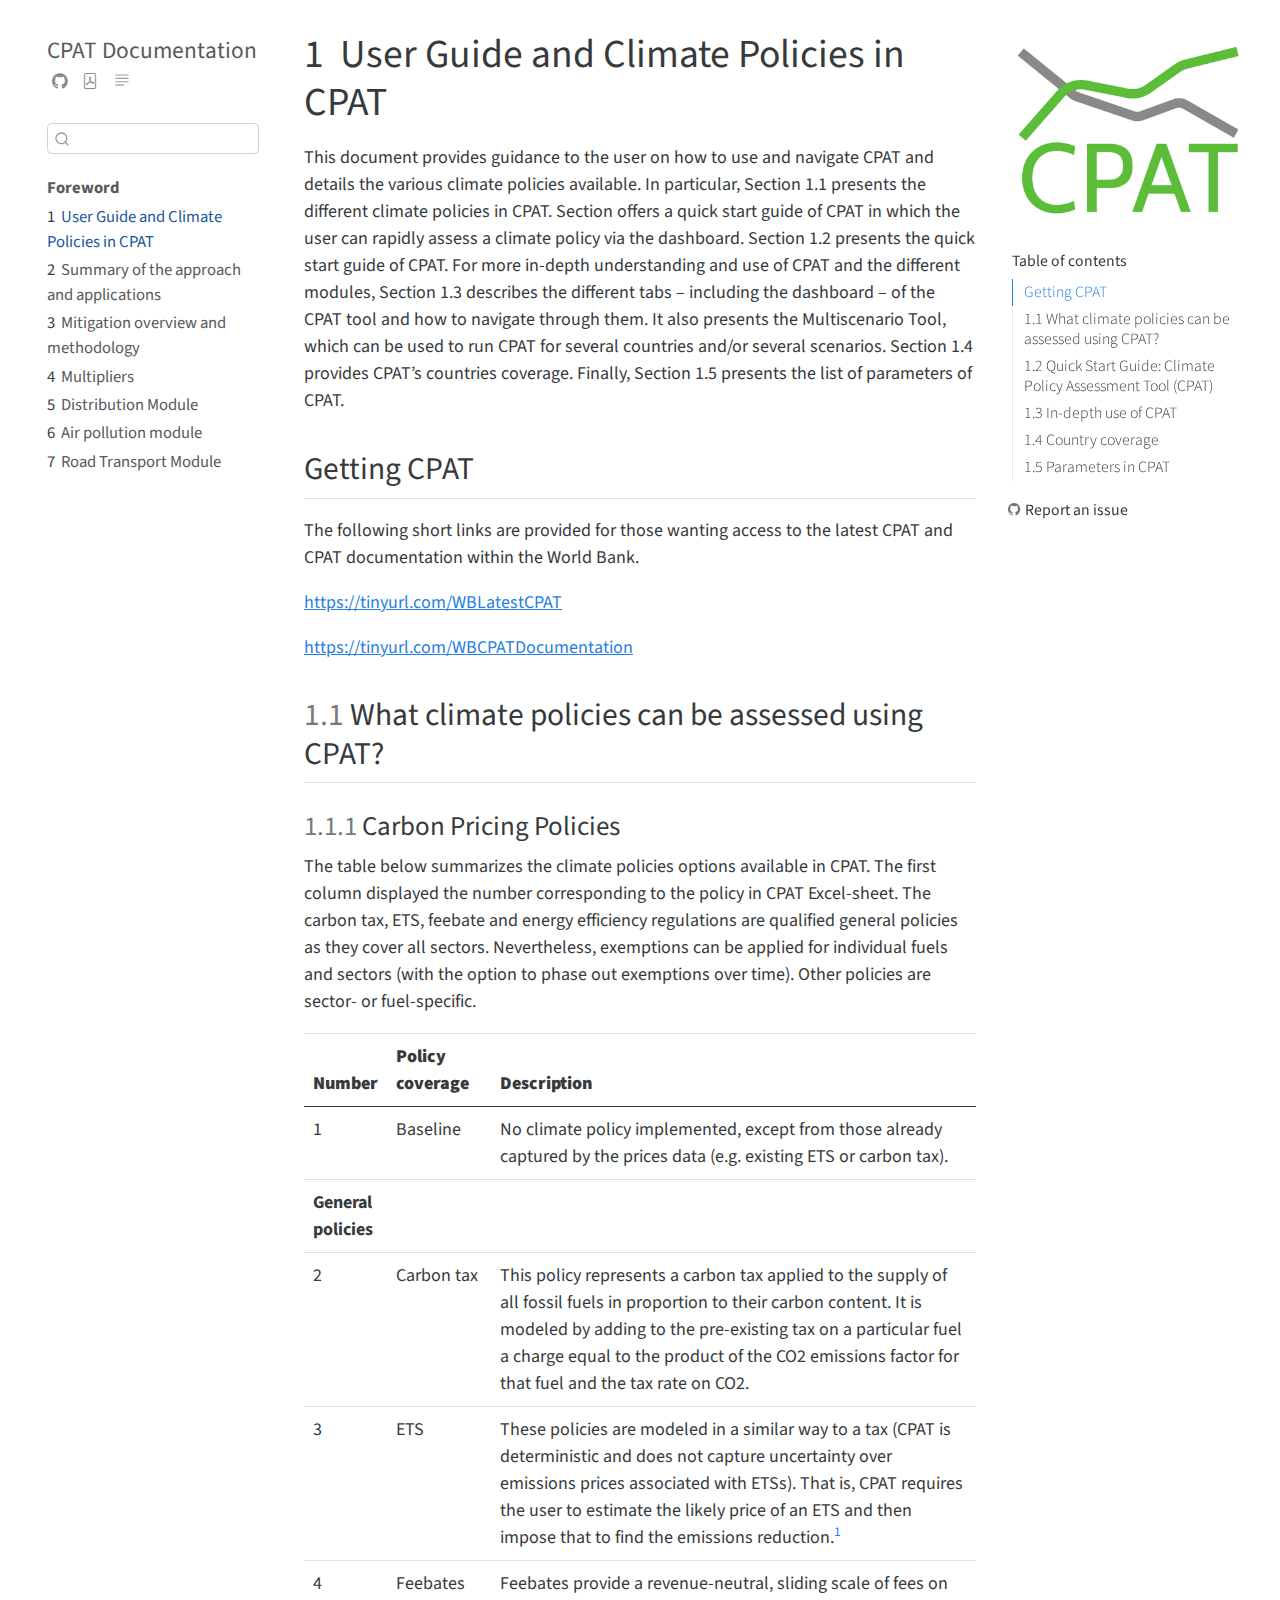
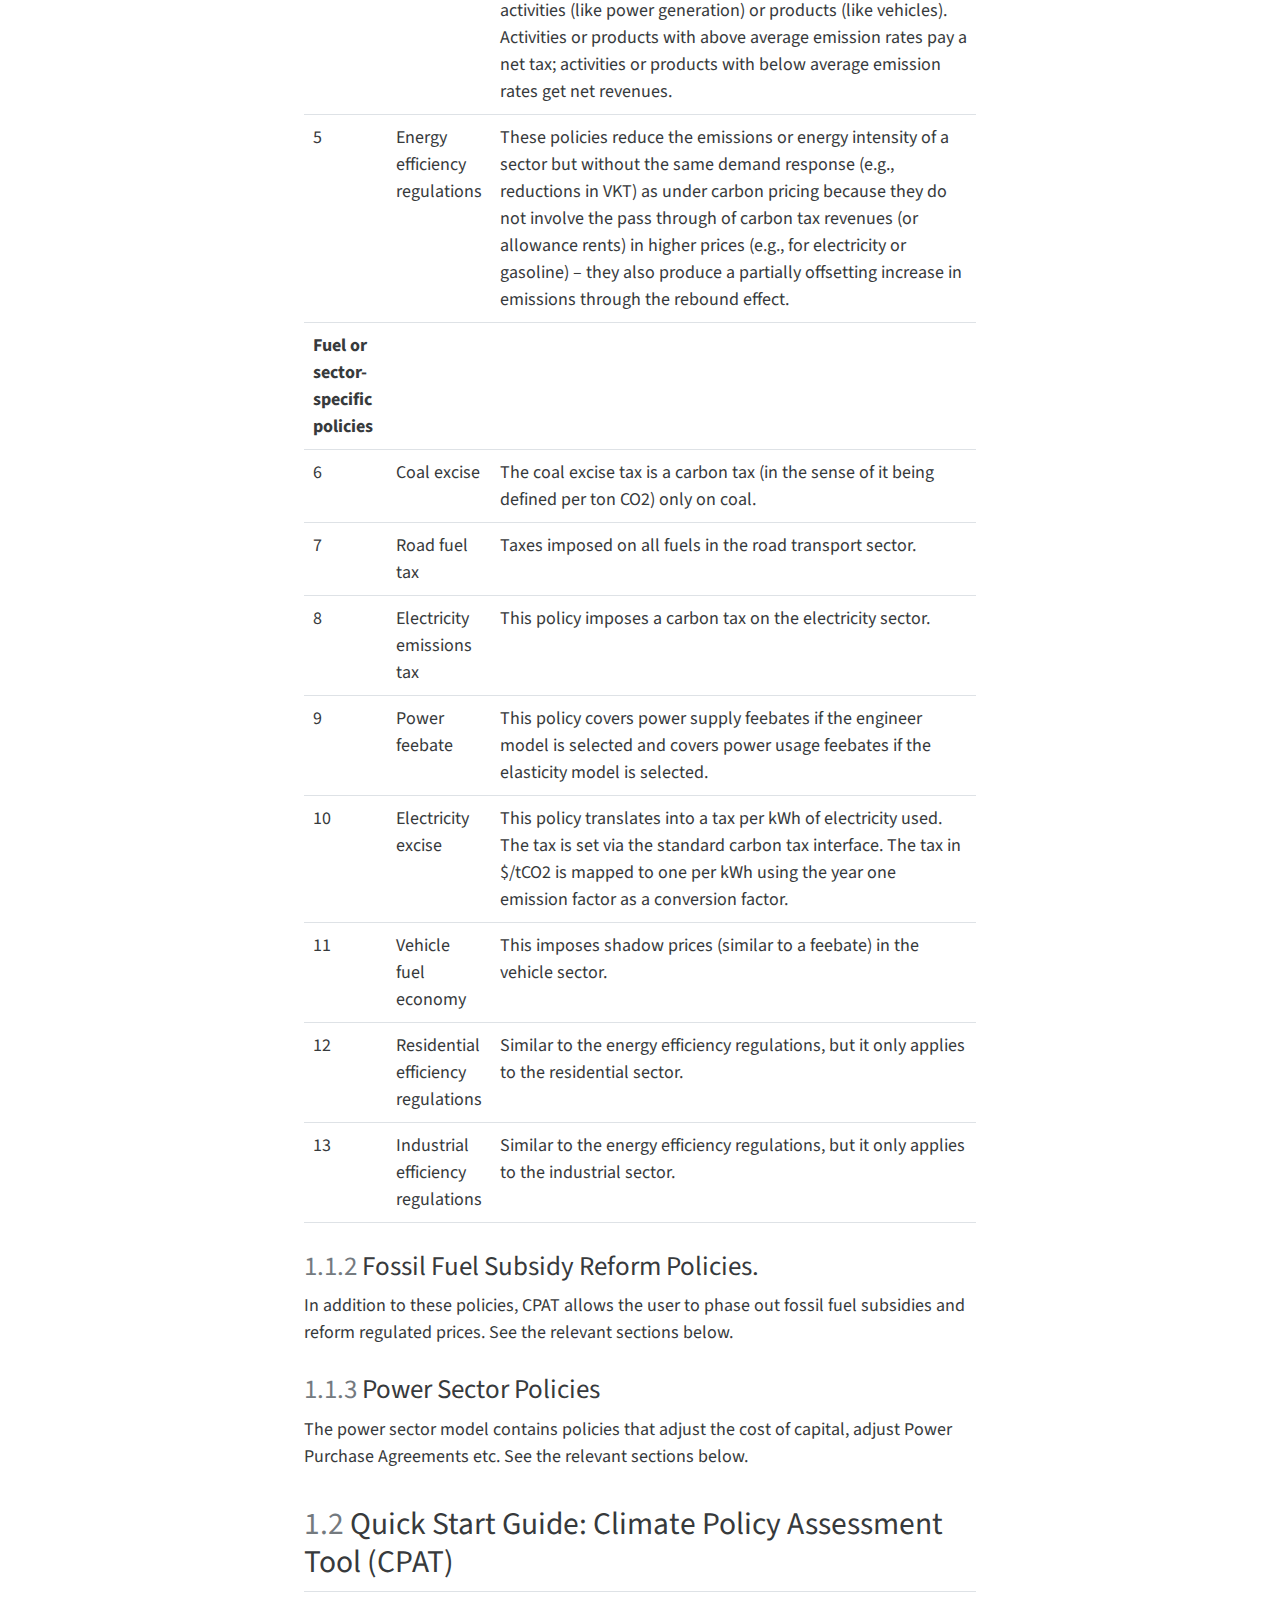
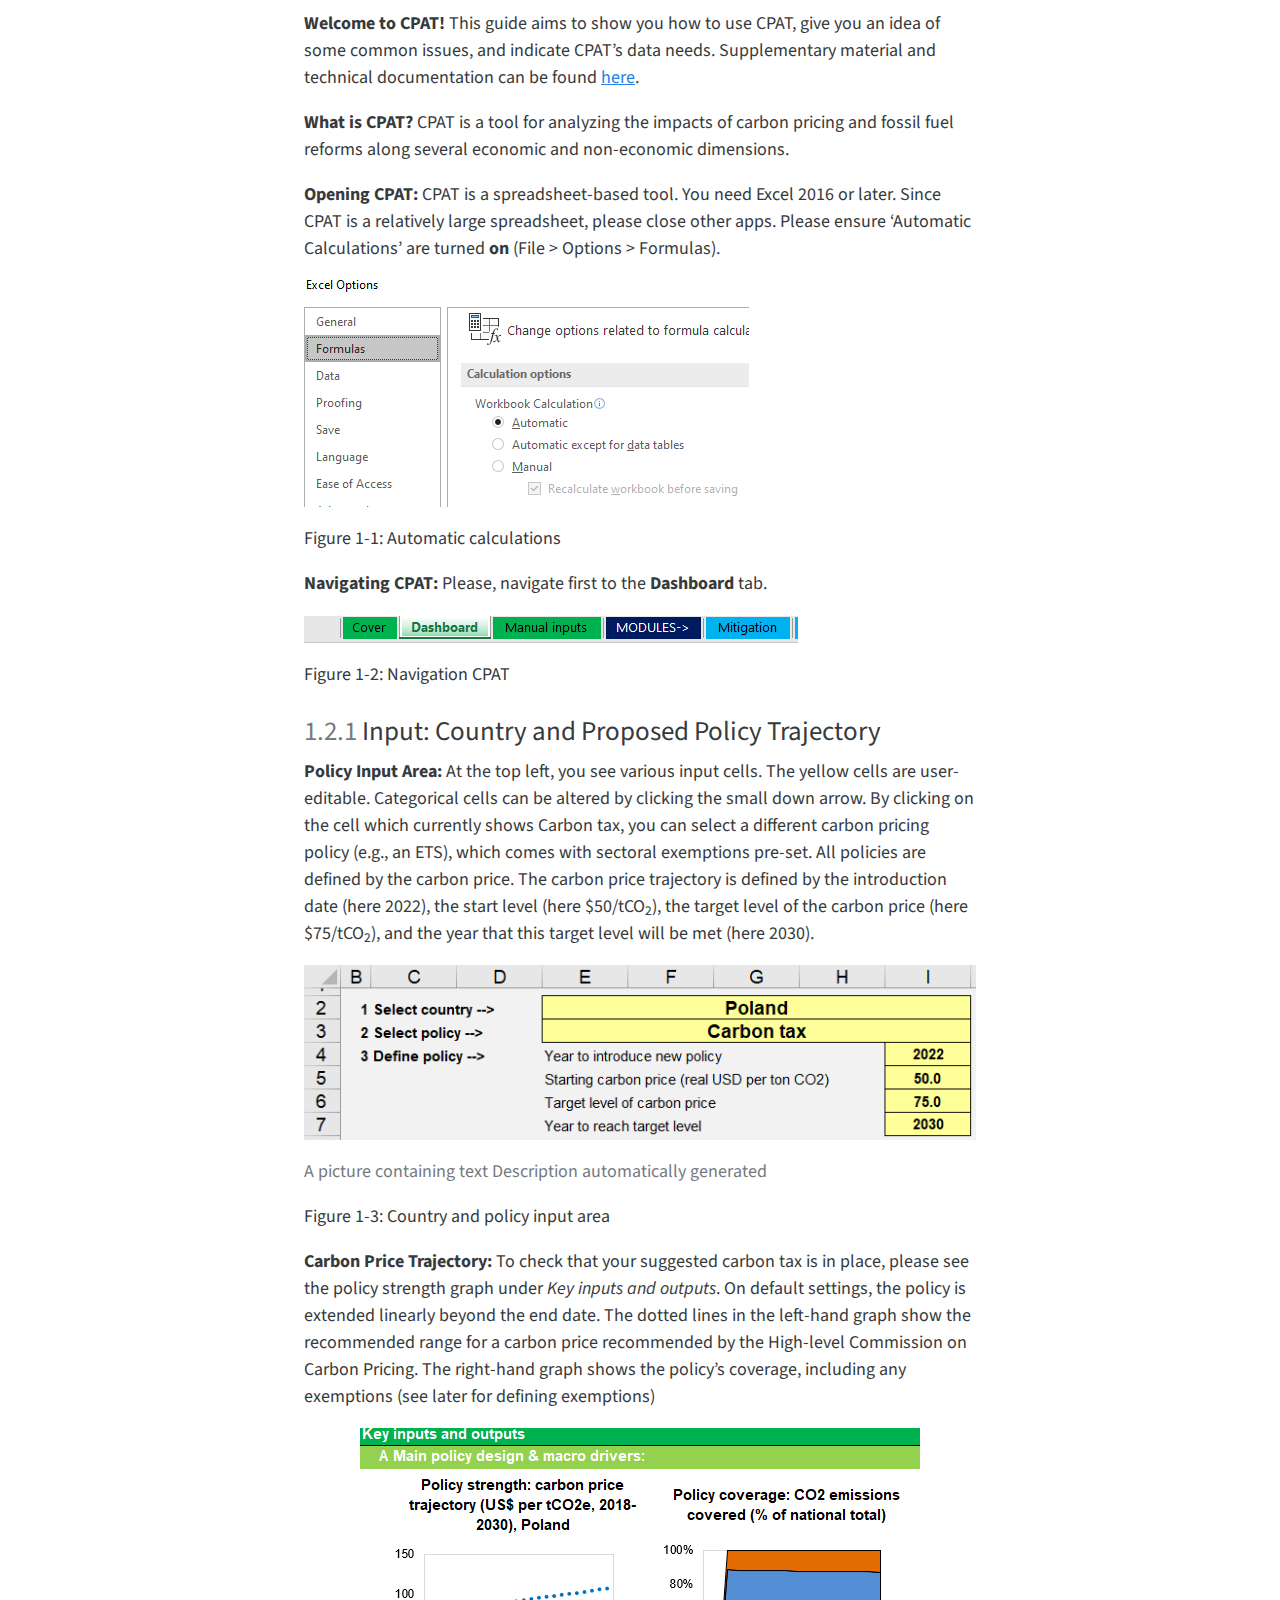
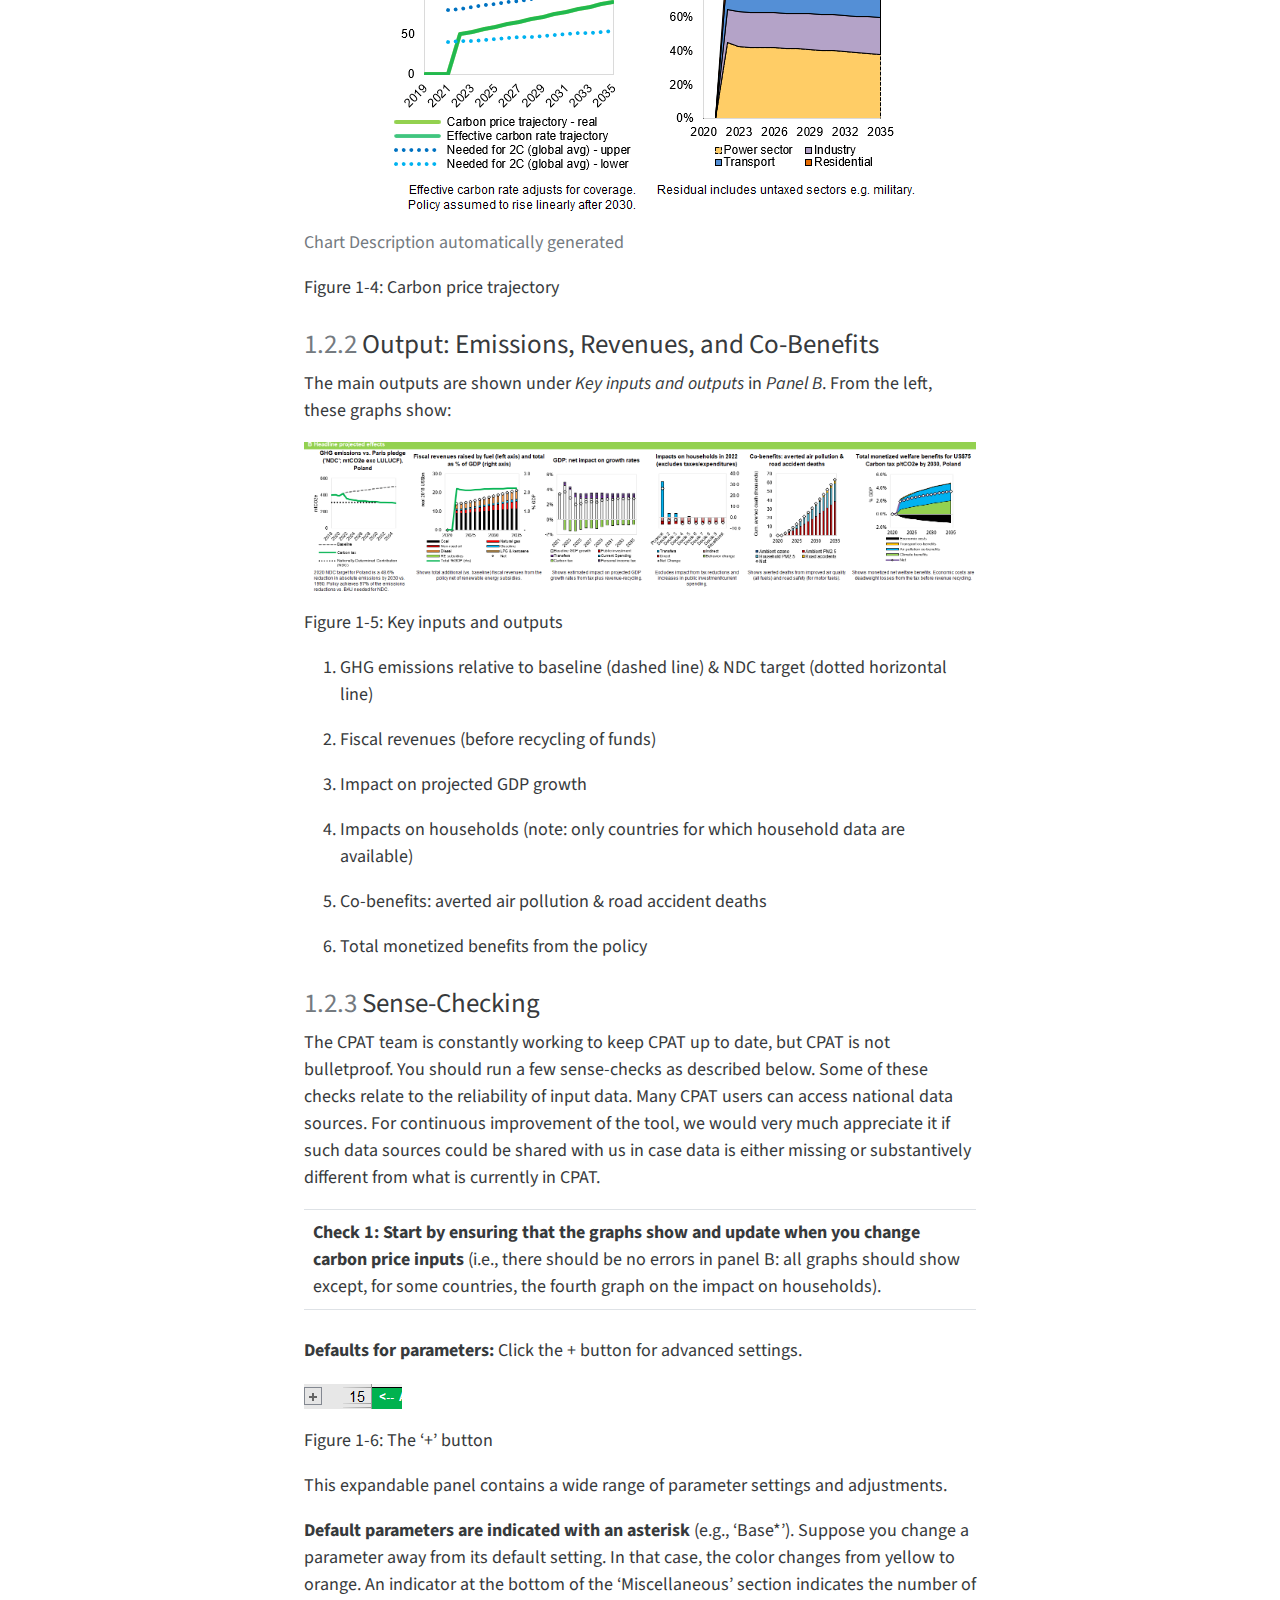
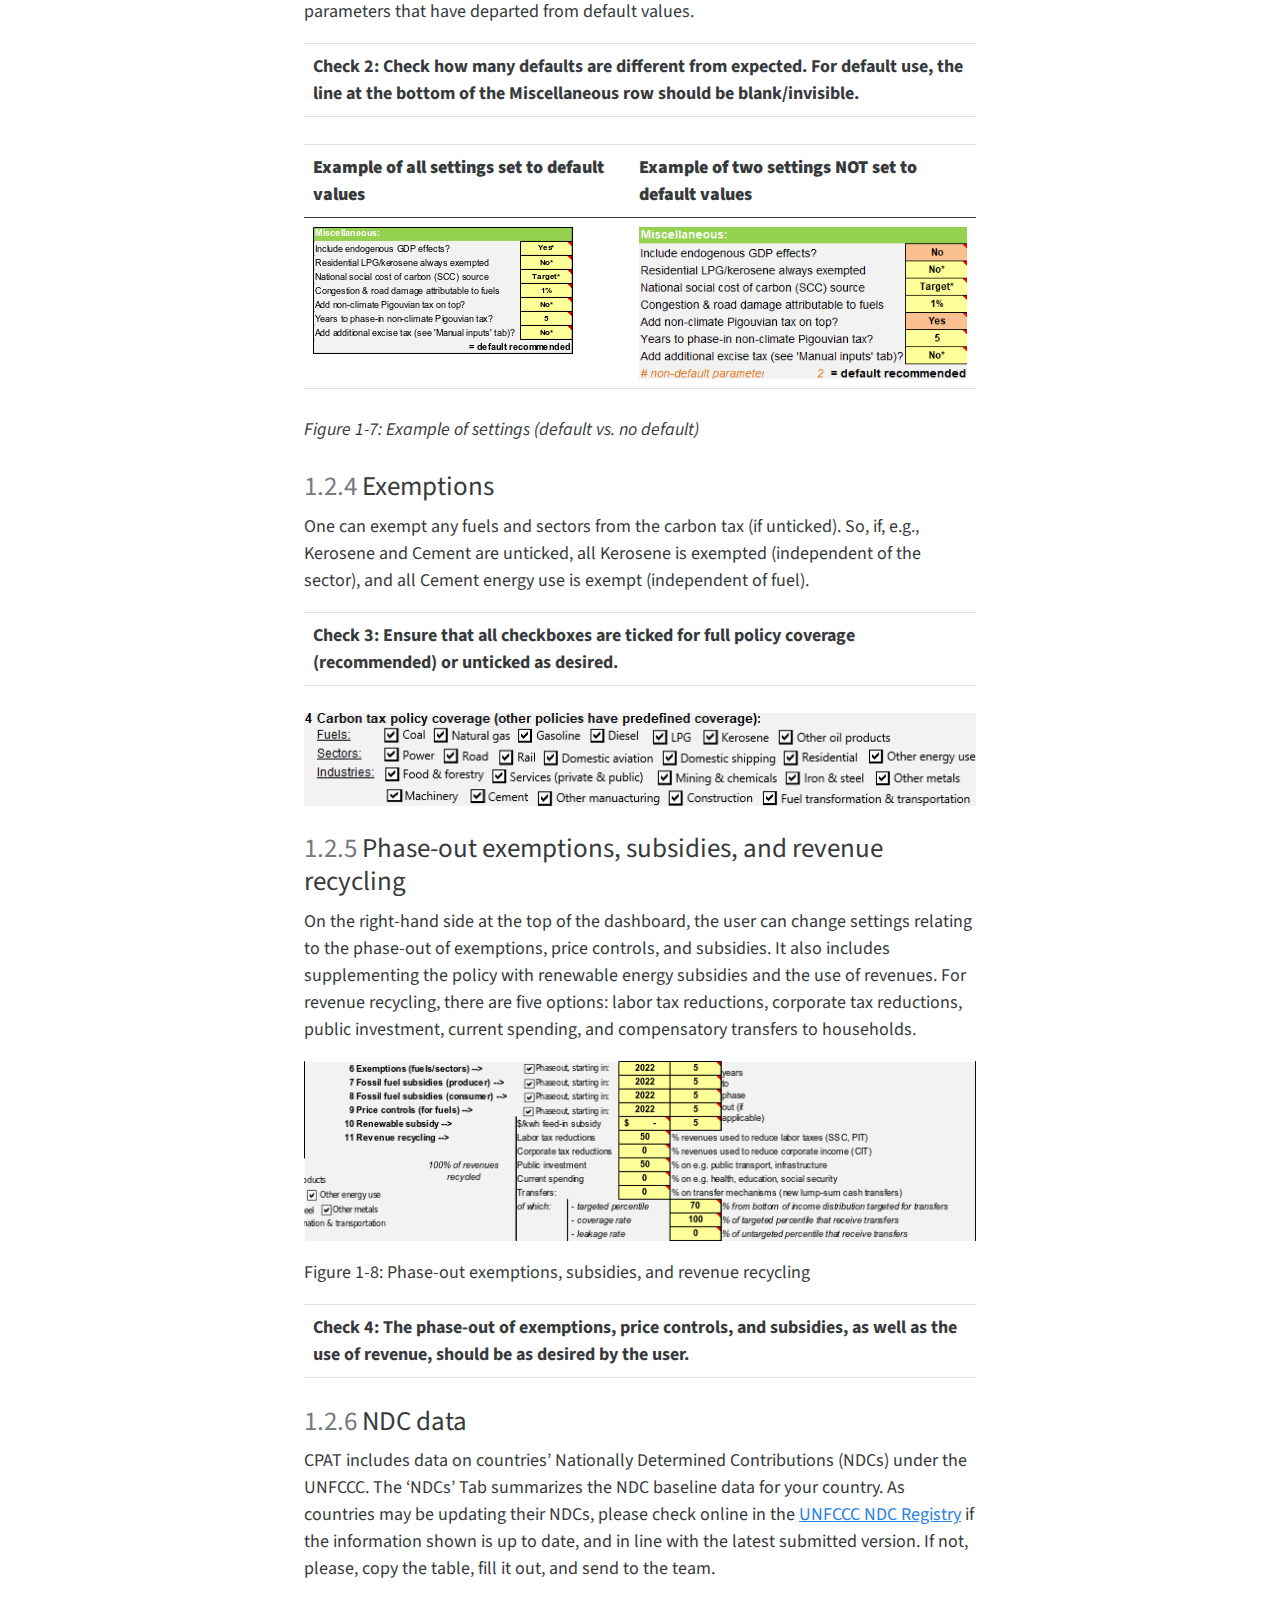
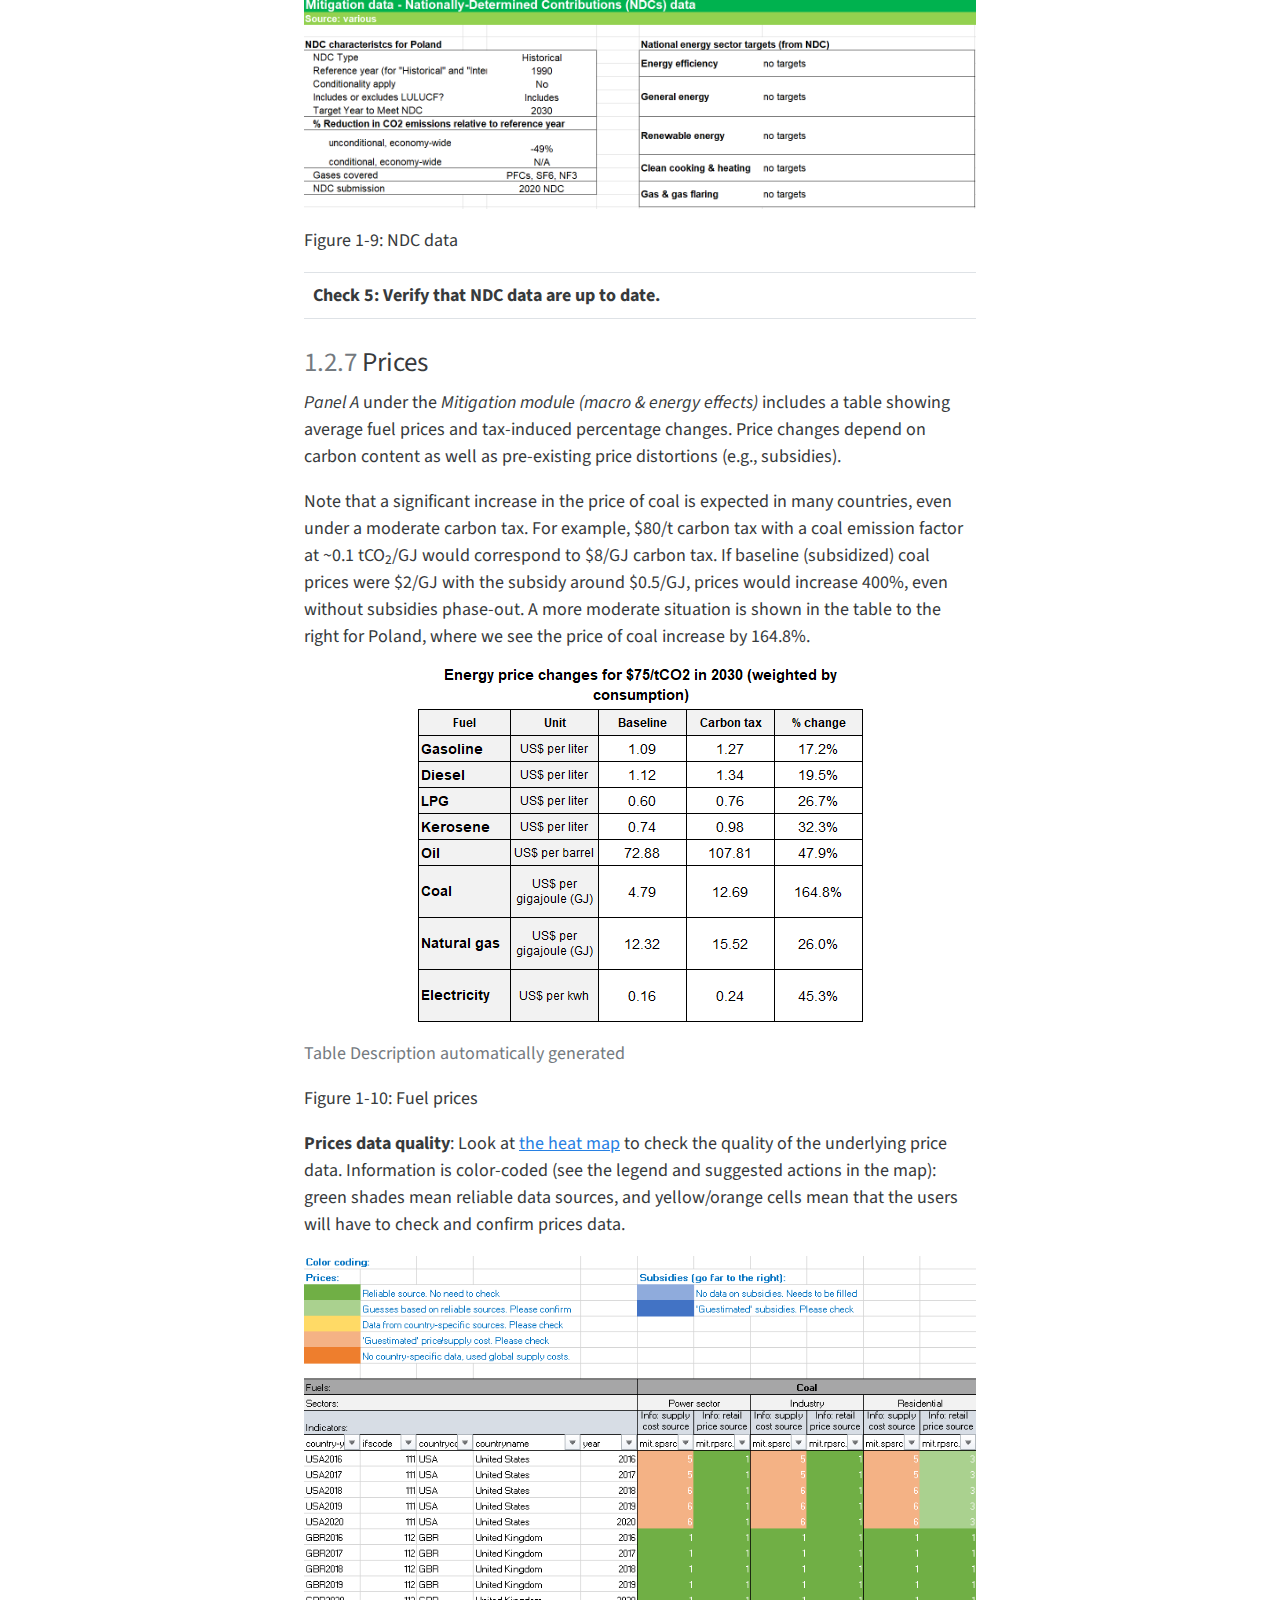
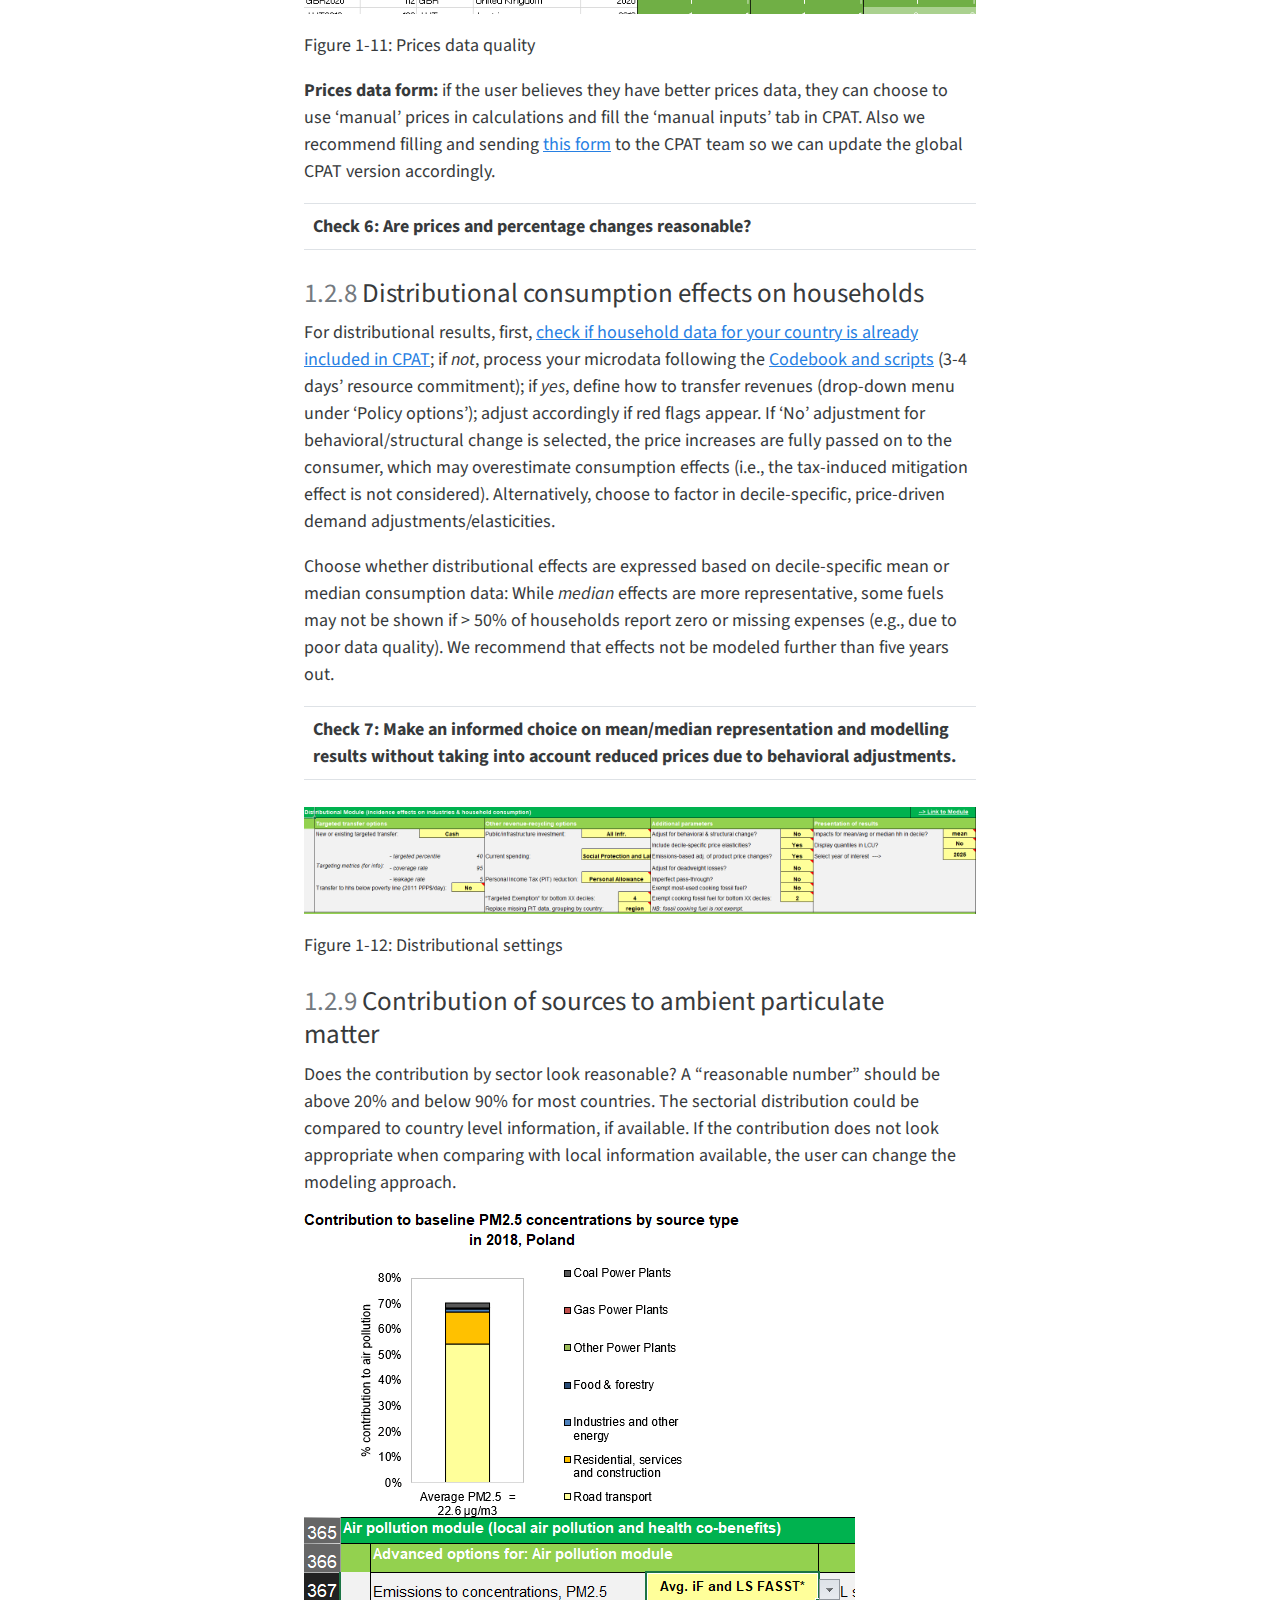
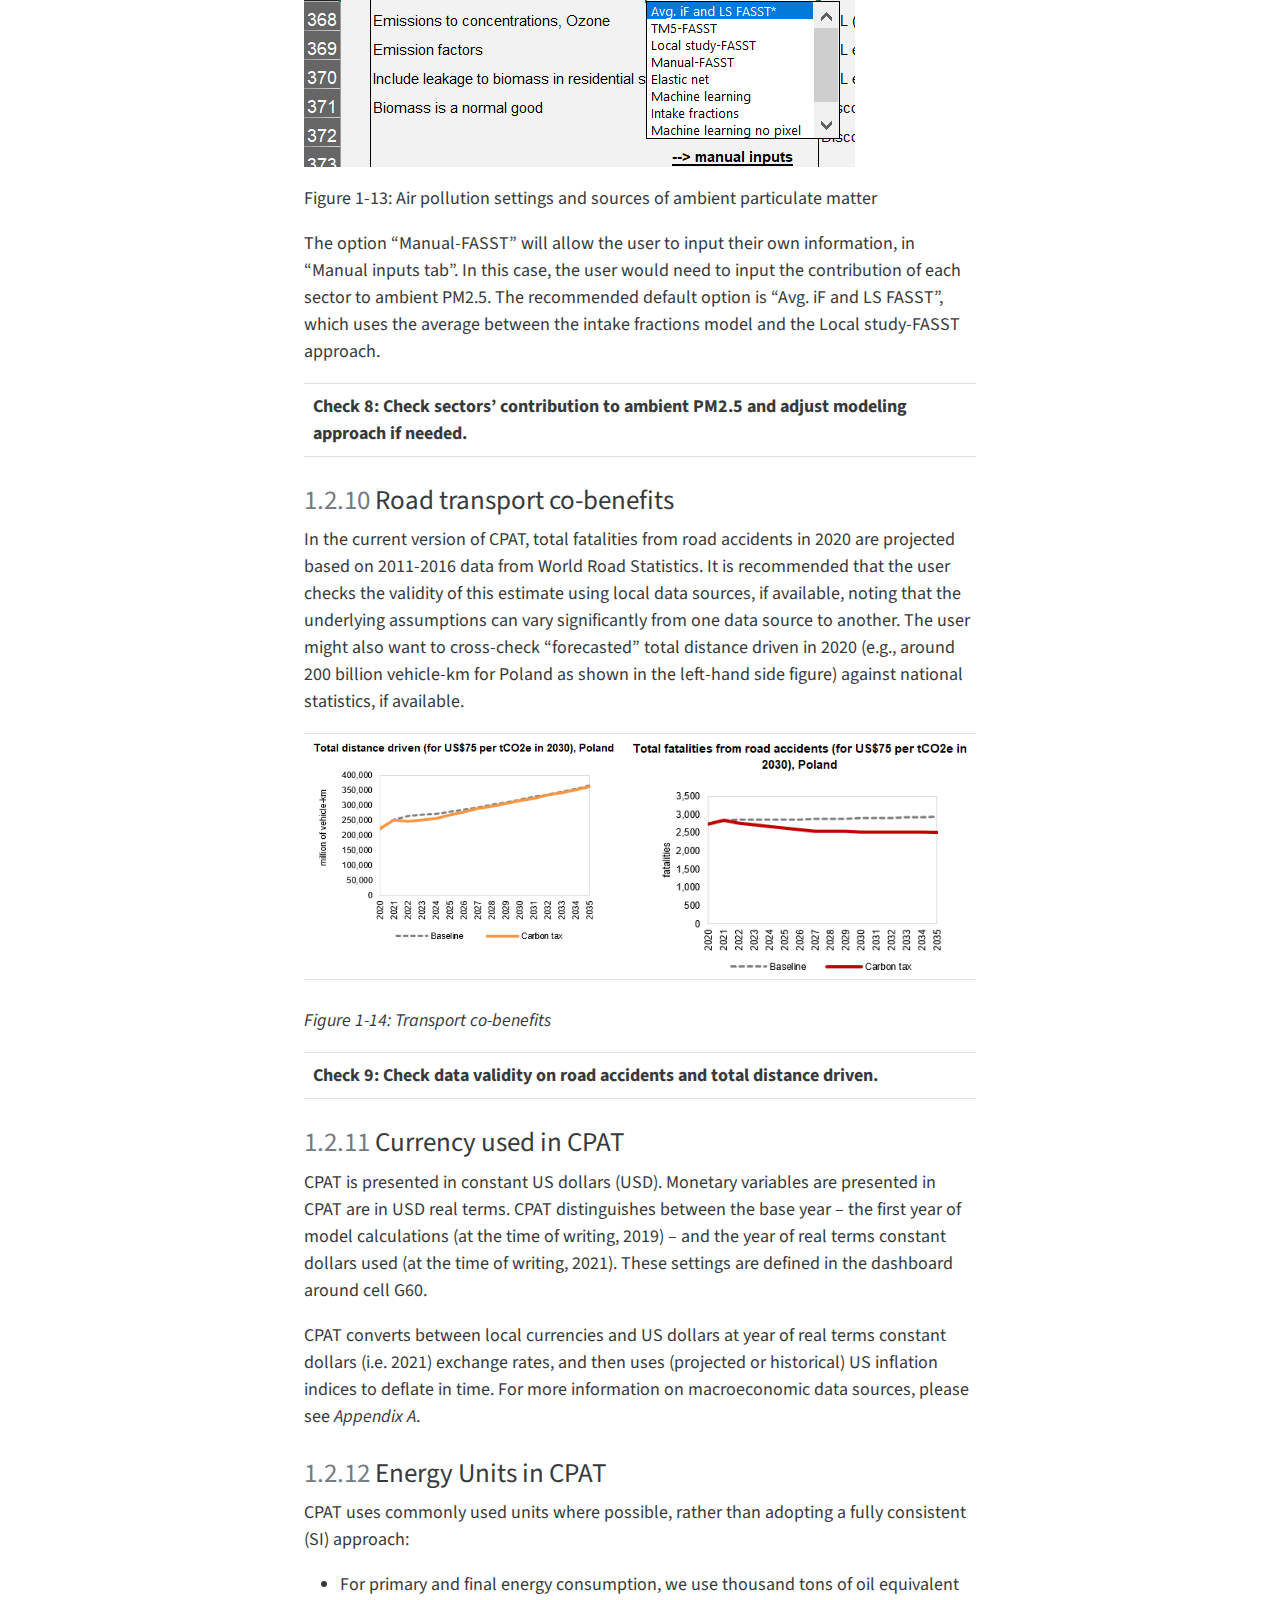
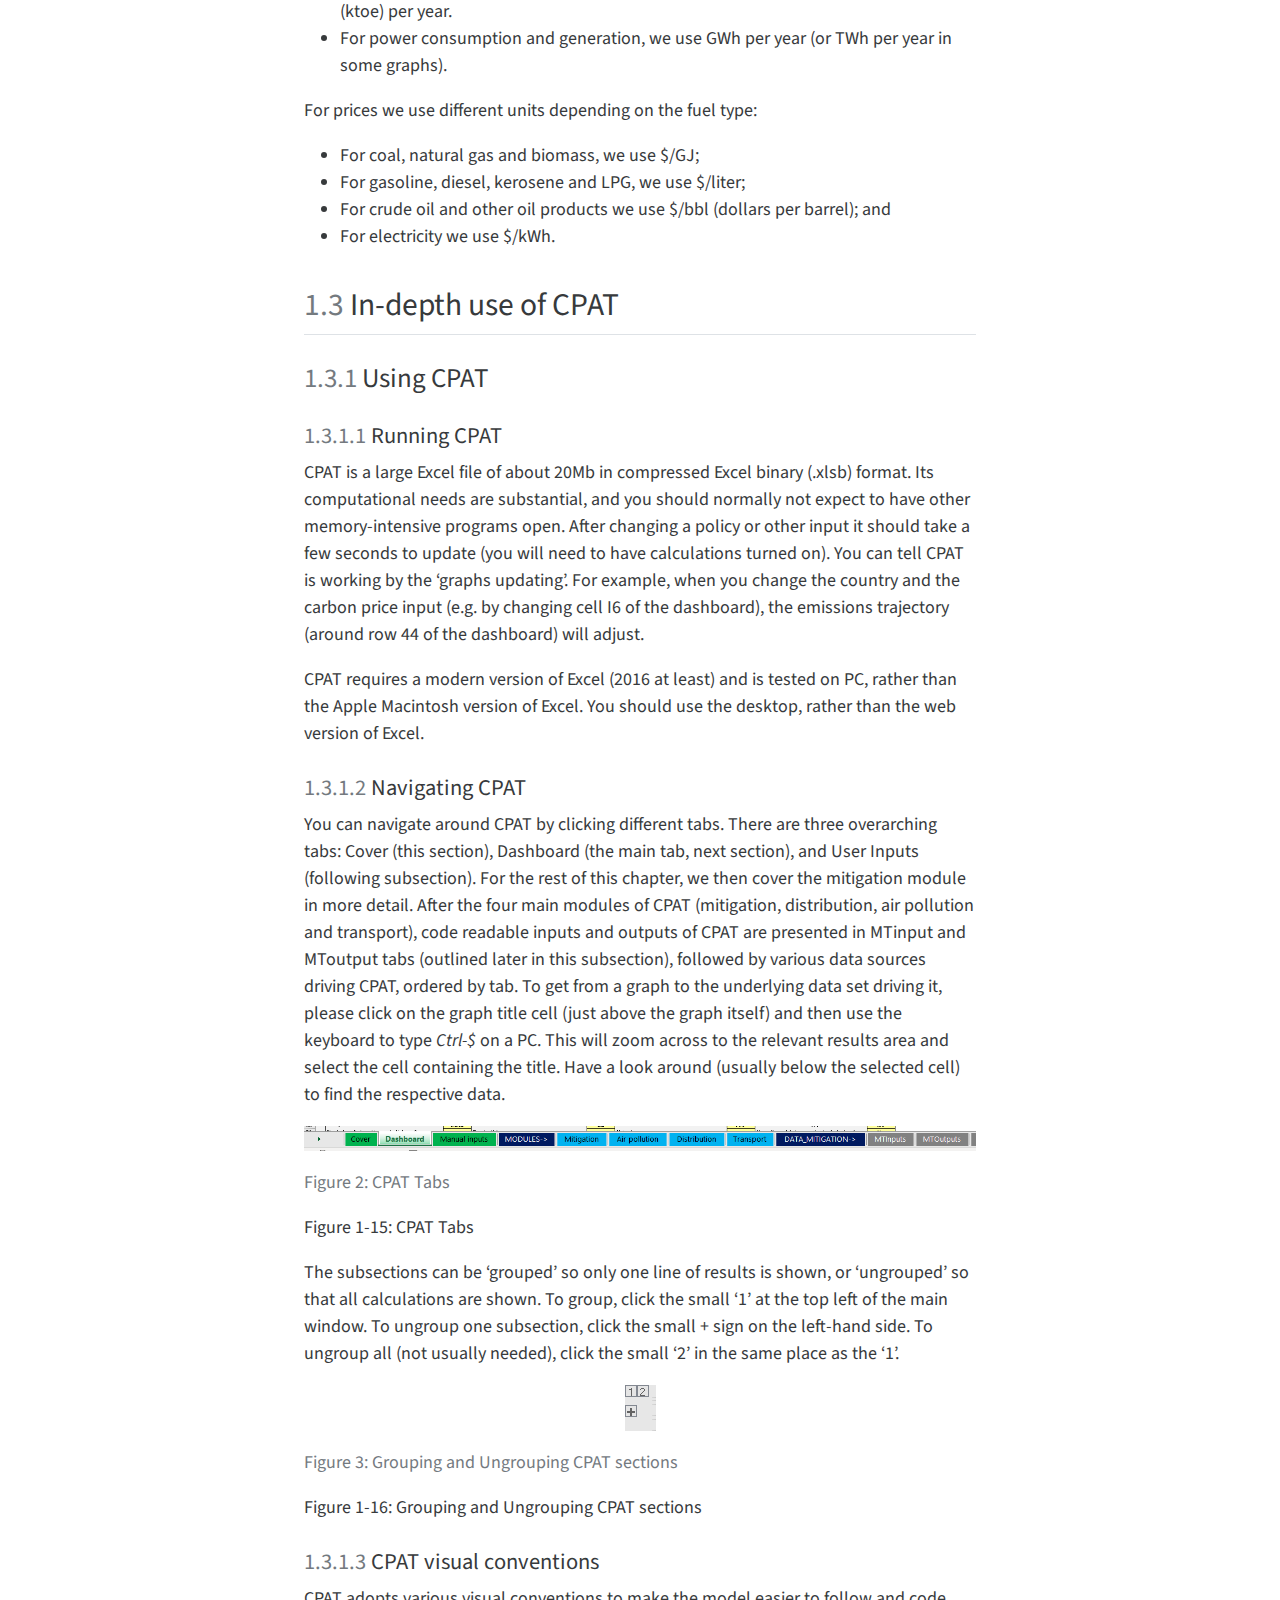
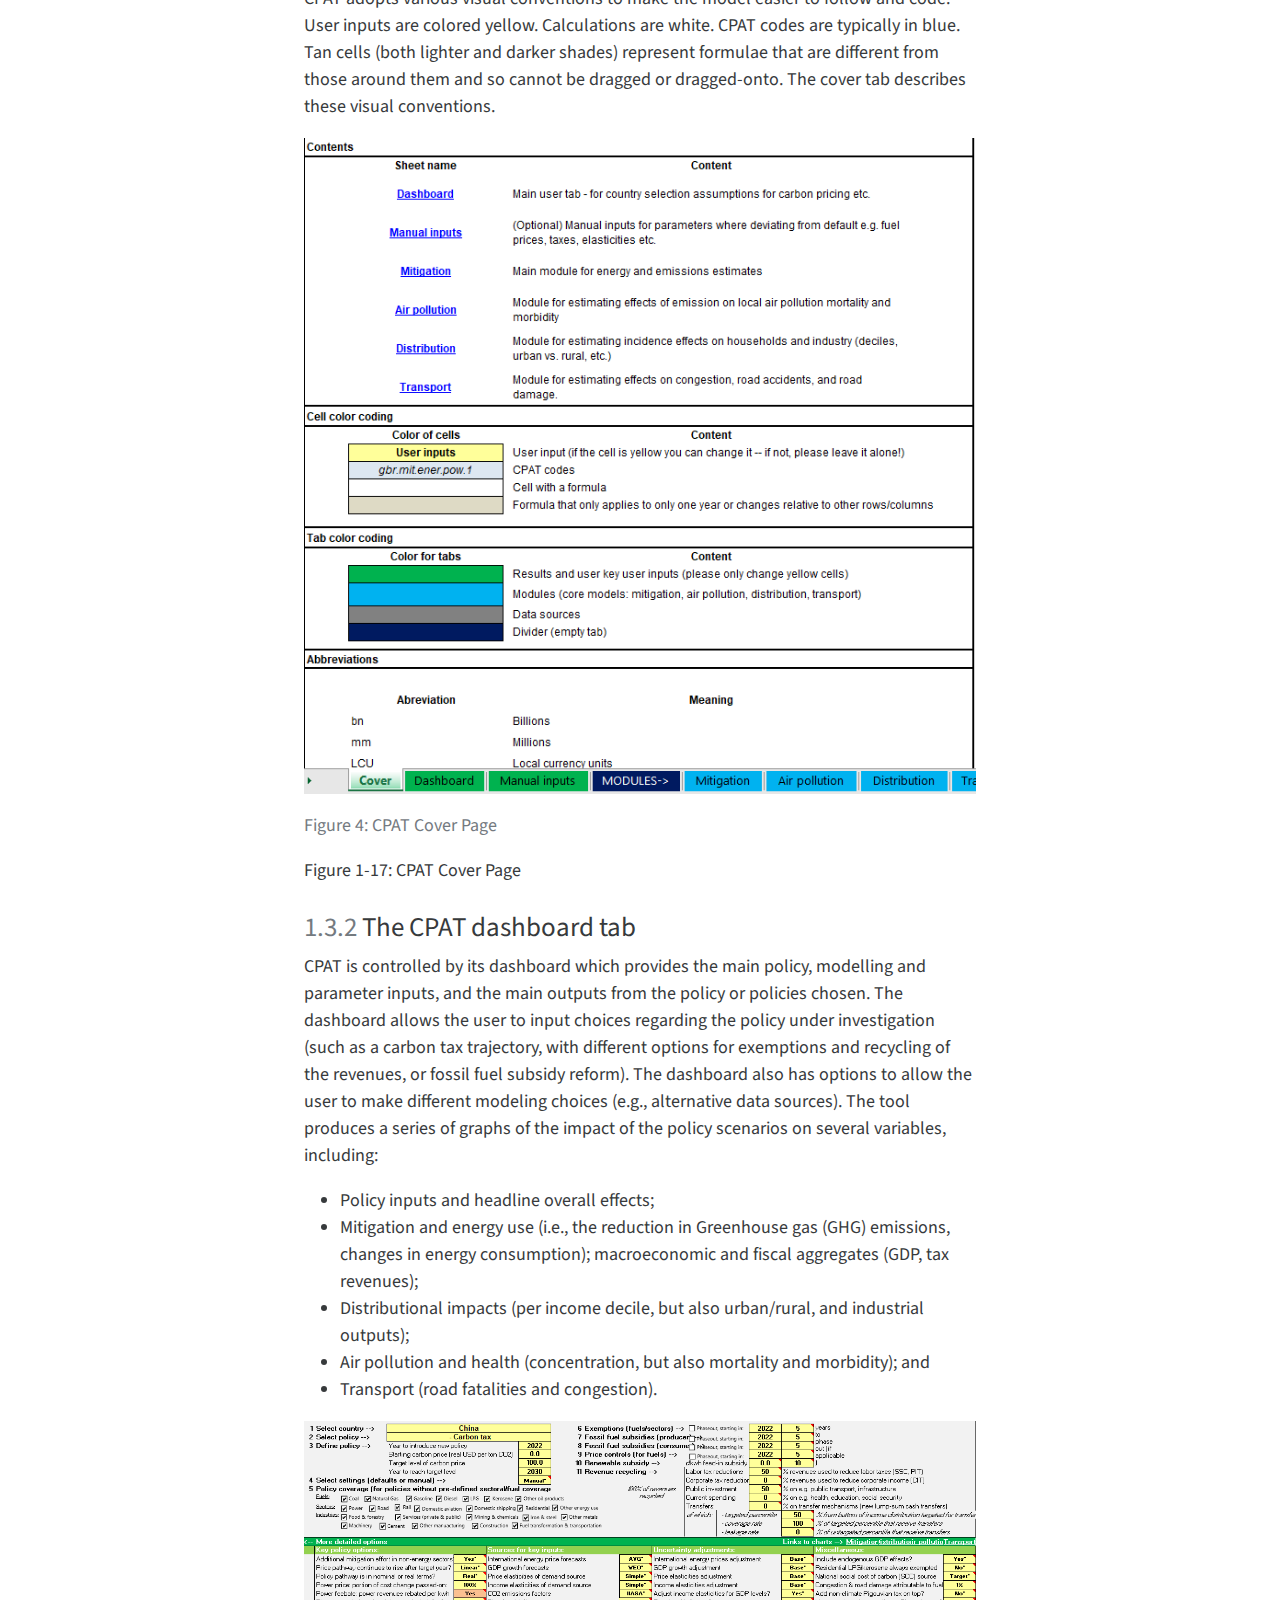
==== docs/01_User_Guide.html @ 5f203716 "Initial commit" ====
<!DOCTYPE html>
<html xmlns="http://www.w3.org/1999/xhtml" lang="en" xml:lang="en"><head>

<meta charset="utf-8">
<meta name="generator" content="quarto-1.2.313">

<meta name="viewport" content="width=device-width, initial-scale=1.0, user-scalable=yes">


<title>CPAT Documentation - 1&nbsp; User Guide and Climate Policies in CPAT</title>
<style>
code{white-space: pre-wrap;}
span.smallcaps{font-variant: small-caps;}
div.columns{display: flex; gap: min(4vw, 1.5em);}
div.column{flex: auto; overflow-x: auto;}
div.hanging-indent{margin-left: 1.5em; text-indent: -1.5em;}
ul.task-list{list-style: none;}
ul.task-list li input[type="checkbox"] {
  width: 0.8em;
  margin: 0 0.8em 0.2em -1.6em;
  vertical-align: middle;
}
</style>


<script src="site_libs/quarto-nav/quarto-nav.js"></script>
<script src="site_libs/quarto-nav/headroom.min.js"></script>
<script src="site_libs/clipboard/clipboard.min.js"></script>
<script src="site_libs/quarto-search/autocomplete.umd.js"></script>
<script src="site_libs/quarto-search/fuse.min.js"></script>
<script src="site_libs/quarto-search/quarto-search.js"></script>
<meta name="quarto:offset" content="./">
<link href="./02_Summary.html" rel="next">
<link href="./index.html" rel="prev">
<link href="././00/media/image1.png" rel="icon" type="image/png">
<script src="site_libs/quarto-html/quarto.js"></script>
<script src="site_libs/quarto-html/popper.min.js"></script>
<script src="site_libs/quarto-html/tippy.umd.min.js"></script>
<script src="site_libs/quarto-html/anchor.min.js"></script>
<link href="site_libs/quarto-html/tippy.css" rel="stylesheet">
<link href="site_libs/quarto-html/quarto-syntax-highlighting.css" rel="stylesheet" id="quarto-text-highlighting-styles">
<script src="site_libs/bootstrap/bootstrap.min.js"></script>
<link href="site_libs/bootstrap/bootstrap-icons.css" rel="stylesheet">
<link href="site_libs/bootstrap/bootstrap.min.css" rel="stylesheet" id="quarto-bootstrap" data-mode="light">
<script id="quarto-search-options" type="application/json">{
  "location": "sidebar",
  "copy-button": false,
  "collapse-after": 3,
  "panel-placement": "start",
  "type": "textbox",
  "limit": 20,
  "language": {
    "search-no-results-text": "No results",
    "search-matching-documents-text": "matching documents",
    "search-copy-link-title": "Copy link to search",
    "search-hide-matches-text": "Hide additional matches",
    "search-more-match-text": "more match in this document",
    "search-more-matches-text": "more matches in this document",
    "search-clear-button-title": "Clear",
    "search-detached-cancel-button-title": "Cancel",
    "search-submit-button-title": "Submit"
  }
}</script>


</head>

<body class="nav-sidebar floating">

<div id="quarto-search-results"></div>
  <header id="quarto-header" class="headroom fixed-top">
  <nav class="quarto-secondary-nav" data-bs-toggle="collapse" data-bs-target="#quarto-sidebar" aria-controls="quarto-sidebar" aria-expanded="false" aria-label="Toggle sidebar navigation" onclick="if (window.quartoToggleHeadroom) { window.quartoToggleHeadroom(); }">
    <div class="container-fluid d-flex justify-content-between">
      <h1 class="quarto-secondary-nav-title"><span class="chapter-number">1</span>&nbsp; <span class="chapter-title">User Guide and Climate Policies in CPAT</span></h1>
      <button type="button" class="quarto-btn-toggle btn" aria-label="Show secondary navigation">
        <i class="bi bi-chevron-right"></i>
      </button>
    </div>
  </nav>
</header>
<!-- content -->
<div id="quarto-content" class="quarto-container page-columns page-rows-contents page-layout-article">
<!-- sidebar -->
  <nav id="quarto-sidebar" class="sidebar collapse sidebar-navigation floating overflow-auto">
    <div class="pt-lg-2 mt-2 text-left sidebar-header">
    <div class="sidebar-title mb-0 py-0">
      <a href="./">CPAT Documentation</a> 
        <div class="sidebar-tools-main tools-wide">
    <a href="https://github.com/" title="Source Code" class="sidebar-tool px-1"><i class="bi bi-github"></i></a>
    <a href="./CPAT-Documentation.pdf" title="Download PDF" class="sidebar-tool px-1"><i class="bi bi-file-pdf"></i></a>
  <a href="" class="quarto-reader-toggle sidebar-tool" onclick="window.quartoToggleReader(); return false;" title="Toggle reader mode">
  <div class="quarto-reader-toggle-btn">
  <i class="bi"></i>
  </div>
</a>
</div>
    </div>
      </div>
      <div class="mt-2 flex-shrink-0 align-items-center">
        <div class="sidebar-search">
        <div id="quarto-search" class="" title="Search"></div>
        </div>
      </div>
    <div class="sidebar-menu-container"> 
    <ul class="list-unstyled mt-1">
        <li class="sidebar-item">
  <div class="sidebar-item-container"> 
  <a href="./index.html" class="sidebar-item-text sidebar-link"><strong>Foreword</strong></a>
  </div>
</li>
        <li class="sidebar-item">
  <div class="sidebar-item-container"> 
  <a href="./01_User_Guide.html" class="sidebar-item-text sidebar-link active"><span class="chapter-number">1</span>&nbsp; <span class="chapter-title">User Guide and Climate Policies in CPAT</span></a>
  </div>
</li>
        <li class="sidebar-item">
  <div class="sidebar-item-container"> 
  <a href="./02_Summary.html" class="sidebar-item-text sidebar-link"><span class="chapter-number">2</span>&nbsp; <span class="chapter-title">Summary of the approach and applications</span></a>
  </div>
</li>
        <li class="sidebar-item">
  <div class="sidebar-item-container"> 
  <a href="./03_Mitigation.html" class="sidebar-item-text sidebar-link"><span class="chapter-number">3</span>&nbsp; <span class="chapter-title">Mitigation overview and methodology</span></a>
  </div>
</li>
        <li class="sidebar-item">
  <div class="sidebar-item-container"> 
  <a href="./04_Multipliers.html" class="sidebar-item-text sidebar-link"><span class="chapter-number">4</span>&nbsp; <span class="chapter-title">Multipliers</span></a>
  </div>
</li>
        <li class="sidebar-item">
  <div class="sidebar-item-container"> 
  <a href="./05_Distribution.html" class="sidebar-item-text sidebar-link"><span class="chapter-number">5</span>&nbsp; <span class="chapter-title">Distribution Module</span></a>
  </div>
</li>
        <li class="sidebar-item">
  <div class="sidebar-item-container"> 
  <a href="./06_Air_pollution.html" class="sidebar-item-text sidebar-link"><span class="chapter-number">6</span>&nbsp; <span class="chapter-title">Air pollution module</span></a>
  </div>
</li>
        <li class="sidebar-item">
  <div class="sidebar-item-container"> 
  <a href="./07_Road_Transport.html" class="sidebar-item-text sidebar-link"><span class="chapter-number">7</span>&nbsp; <span class="chapter-title">Road Transport Module</span></a>
  </div>
</li>
    </ul>
    </div>
</nav>
<!-- margin-sidebar -->
    <div id="quarto-margin-sidebar" class="sidebar margin-sidebar"><div class="quarto-margin-header"><div class="margin-header-item">
<p><img src="./00/media/image1.png" class="img-fluid"></p>
</div></div>
        <nav id="TOC" role="doc-toc" class="toc-active">
    <h2 id="toc-title">Table of contents</h2>
   
  <ul>
  <li><a href="#getting-cpat" id="toc-getting-cpat" class="nav-link active" data-scroll-target="#getting-cpat">Getting CPAT</a></li>
  <li><a href="#what-climate-policies-can-be-assessed-using-cpat" id="toc-what-climate-policies-can-be-assessed-using-cpat" class="nav-link" data-scroll-target="#what-climate-policies-can-be-assessed-using-cpat"><span class="toc-section-number">1.1</span>  What climate policies can be assessed using CPAT?</a>
  <ul>
  <li><a href="#carbon-pricing-policies" id="toc-carbon-pricing-policies" class="nav-link" data-scroll-target="#carbon-pricing-policies"><span class="toc-section-number">1.1.1</span>  Carbon Pricing Policies</a></li>
  <li><a href="#fossil-fuel-subsidy-reform-policies." id="toc-fossil-fuel-subsidy-reform-policies." class="nav-link" data-scroll-target="#fossil-fuel-subsidy-reform-policies."><span class="toc-section-number">1.1.2</span>  Fossil Fuel Subsidy Reform Policies.</a></li>
  <li><a href="#power-sector-policies" id="toc-power-sector-policies" class="nav-link" data-scroll-target="#power-sector-policies"><span class="toc-section-number">1.1.3</span>  Power Sector Policies</a></li>
  </ul></li>
  <li><a href="#quick-start-guide-climate-policy-assessment-tool-cpat" id="toc-quick-start-guide-climate-policy-assessment-tool-cpat" class="nav-link" data-scroll-target="#quick-start-guide-climate-policy-assessment-tool-cpat"><span class="toc-section-number">1.2</span>  Quick Start Guide: Climate Policy Assessment Tool (CPAT)</a>
  <ul>
  <li><a href="#input-country-and-proposed-policy-trajectory" id="toc-input-country-and-proposed-policy-trajectory" class="nav-link" data-scroll-target="#input-country-and-proposed-policy-trajectory"><span class="toc-section-number">1.2.1</span>  Input: Country and Proposed Policy Trajectory</a></li>
  <li><a href="#output-emissions-revenues-and-co-benefits" id="toc-output-emissions-revenues-and-co-benefits" class="nav-link" data-scroll-target="#output-emissions-revenues-and-co-benefits"><span class="toc-section-number">1.2.2</span>  Output: Emissions, Revenues, and Co-Benefits</a></li>
  <li><a href="#sense-checking" id="toc-sense-checking" class="nav-link" data-scroll-target="#sense-checking"><span class="toc-section-number">1.2.3</span>  Sense-Checking</a></li>
  <li><a href="#exemptions" id="toc-exemptions" class="nav-link" data-scroll-target="#exemptions"><span class="toc-section-number">1.2.4</span>  Exemptions</a></li>
  <li><a href="#phase-out-exemptions-subsidies-and-revenue-recycling" id="toc-phase-out-exemptions-subsidies-and-revenue-recycling" class="nav-link" data-scroll-target="#phase-out-exemptions-subsidies-and-revenue-recycling"><span class="toc-section-number">1.2.5</span>  Phase-out exemptions, subsidies, and revenue recycling</a></li>
  <li><a href="#ndc-data" id="toc-ndc-data" class="nav-link" data-scroll-target="#ndc-data"><span class="toc-section-number">1.2.6</span>  NDC data</a></li>
  <li><a href="#prices" id="toc-prices" class="nav-link" data-scroll-target="#prices"><span class="toc-section-number">1.2.7</span>  Prices</a></li>
  <li><a href="#distributional-consumption-effects-on-households" id="toc-distributional-consumption-effects-on-households" class="nav-link" data-scroll-target="#distributional-consumption-effects-on-households"><span class="toc-section-number">1.2.8</span>  Distributional consumption effects on households</a></li>
  <li><a href="#contribution-of-sources-to-ambient-particulate-matter" id="toc-contribution-of-sources-to-ambient-particulate-matter" class="nav-link" data-scroll-target="#contribution-of-sources-to-ambient-particulate-matter"><span class="toc-section-number">1.2.9</span>  Contribution of sources to ambient particulate matter</a></li>
  <li><a href="#road-transport-co-benefits" id="toc-road-transport-co-benefits" class="nav-link" data-scroll-target="#road-transport-co-benefits"><span class="toc-section-number">1.2.10</span>  Road transport co-benefits</a></li>
  <li><a href="#currency-used-in-cpat" id="toc-currency-used-in-cpat" class="nav-link" data-scroll-target="#currency-used-in-cpat"><span class="toc-section-number">1.2.11</span>  Currency used in CPAT</a></li>
  <li><a href="#energy-units-in-cpat" id="toc-energy-units-in-cpat" class="nav-link" data-scroll-target="#energy-units-in-cpat"><span class="toc-section-number">1.2.12</span>  Energy Units in CPAT</a></li>
  </ul></li>
  <li><a href="#in-depth-use-of-cpat" id="toc-in-depth-use-of-cpat" class="nav-link" data-scroll-target="#in-depth-use-of-cpat"><span class="toc-section-number">1.3</span>  In-depth use of CPAT</a>
  <ul>
  <li><a href="#using-cpat" id="toc-using-cpat" class="nav-link" data-scroll-target="#using-cpat"><span class="toc-section-number">1.3.1</span>  Using CPAT</a>
  <ul class="collapse">
  <li><a href="#running-cpat" id="toc-running-cpat" class="nav-link" data-scroll-target="#running-cpat"><span class="toc-section-number">1.3.1.1</span>  Running CPAT</a></li>
  <li><a href="#navigating-cpat" id="toc-navigating-cpat" class="nav-link" data-scroll-target="#navigating-cpat"><span class="toc-section-number">1.3.1.2</span>  Navigating CPAT</a></li>
  <li><a href="#cpat-visual-conventions" id="toc-cpat-visual-conventions" class="nav-link" data-scroll-target="#cpat-visual-conventions"><span class="toc-section-number">1.3.1.3</span>  CPAT visual conventions</a></li>
  </ul></li>
  <li><a href="#the-cpat-dashboard-tab" id="toc-the-cpat-dashboard-tab" class="nav-link" data-scroll-target="#the-cpat-dashboard-tab"><span class="toc-section-number">1.3.2</span>  The CPAT dashboard tab</a>
  <ul class="collapse">
  <li><a href="#policy-input-area-country-and-proposed-policy-trajectory" id="toc-policy-input-area-country-and-proposed-policy-trajectory" class="nav-link" data-scroll-target="#policy-input-area-country-and-proposed-policy-trajectory"><span class="toc-section-number">1.3.2.1</span>  Policy input area: Country and proposed policy trajectory</a></li>
  <li><a href="#policy-inputs-panel" id="toc-policy-inputs-panel" class="nav-link" data-scroll-target="#policy-inputs-panel"><span class="toc-section-number">1.3.2.2</span>  Policy inputs panel</a></li>
  <li><a href="#overview-of-policies-accounted-for-in-cpat" id="toc-overview-of-policies-accounted-for-in-cpat" class="nav-link" data-scroll-target="#overview-of-policies-accounted-for-in-cpat"><span class="toc-section-number">1.3.2.3</span>  Overview of policies accounted for in CPAT</a></li>
  <li><a href="#economy-wide-carbon-pricing-options-in-cpat" id="toc-economy-wide-carbon-pricing-options-in-cpat" class="nav-link" data-scroll-target="#economy-wide-carbon-pricing-options-in-cpat"><span class="toc-section-number">1.3.2.4</span>  Economy-wide carbon pricing options in CPAT</a></li>
  <li><a href="#sectoral-carbon-pricing-and-taxation-policies" id="toc-sectoral-carbon-pricing-and-taxation-policies" class="nav-link" data-scroll-target="#sectoral-carbon-pricing-and-taxation-policies"><span class="toc-section-number">1.3.2.5</span>  Sectoral carbon pricing and taxation policies</a></li>
  <li><a href="#regulations-and-subsidies" id="toc-regulations-and-subsidies" class="nav-link" data-scroll-target="#regulations-and-subsidies"><span class="toc-section-number">1.3.2.6</span>  Regulations and subsidies</a></li>
  <li><a href="#fossil-fuel-subsidy-reform-and-regulated-price-reform" id="toc-fossil-fuel-subsidy-reform-and-regulated-price-reform" class="nav-link" data-scroll-target="#fossil-fuel-subsidy-reform-and-regulated-price-reform"><span class="toc-section-number">1.3.2.7</span>  Fossil fuel subsidy reform and regulated price reform</a></li>
  <li><a href="#power-sector-specific-policies" id="toc-power-sector-specific-policies" class="nav-link" data-scroll-target="#power-sector-specific-policies"><span class="toc-section-number">1.3.2.8</span>  Power sector-specific policies</a></li>
  <li><a href="#other-policies" id="toc-other-policies" class="nav-link" data-scroll-target="#other-policies"><span class="toc-section-number">1.3.2.9</span>  Other policies</a></li>
  <li><a href="#metrics-for-comparing-policies" id="toc-metrics-for-comparing-policies" class="nav-link" data-scroll-target="#metrics-for-comparing-policies"><span class="toc-section-number">1.3.2.10</span>  Metrics for comparing policies</a></li>
  <li><a href="#headline-projected-effects-panel" id="toc-headline-projected-effects-panel" class="nav-link" data-scroll-target="#headline-projected-effects-panel"><span class="toc-section-number">1.3.2.11</span>  Headline projected effects panel</a></li>
  <li><a href="#advanced-settings" id="toc-advanced-settings" class="nav-link" data-scroll-target="#advanced-settings"><span class="toc-section-number">1.3.2.12</span>  Advanced settings</a></li>
  <li><a href="#mitigation-module-advanced-settings-and-detailed-results" id="toc-mitigation-module-advanced-settings-and-detailed-results" class="nav-link" data-scroll-target="#mitigation-module-advanced-settings-and-detailed-results"><span class="toc-section-number">1.3.2.13</span>  Mitigation module: Advanced settings and detailed results</a></li>
  <li><a href="#distributional-consumption-effects-on-households-1" id="toc-distributional-consumption-effects-on-households-1" class="nav-link" data-scroll-target="#distributional-consumption-effects-on-households-1"><span class="toc-section-number">1.3.2.14</span>  Distributional consumption effects on households</a></li>
  <li><a href="#air-pollution-and-associated-health-effects-results" id="toc-air-pollution-and-associated-health-effects-results" class="nav-link" data-scroll-target="#air-pollution-and-associated-health-effects-results"><span class="toc-section-number">1.3.2.15</span>  Air pollution (and associated health effects) results</a></li>
  <li><a href="#transport-co-benefits-road-accidents-congestion-and-road-damage" id="toc-transport-co-benefits-road-accidents-congestion-and-road-damage" class="nav-link" data-scroll-target="#transport-co-benefits-road-accidents-congestion-and-road-damage"><span class="toc-section-number">1.3.2.16</span>  Transport co-benefits (road accidents, congestion, and road damage)</a></li>
  </ul></li>
  <li><a href="#manual-inputs-tab-tailoring-cpat" id="toc-manual-inputs-tab-tailoring-cpat" class="nav-link" data-scroll-target="#manual-inputs-tab-tailoring-cpat"><span class="toc-section-number">1.3.3</span>  Manual inputs tab: Tailoring CPAT</a></li>
  <li><a href="#navigating-other-cpat-tabs" id="toc-navigating-other-cpat-tabs" class="nav-link" data-scroll-target="#navigating-other-cpat-tabs"><span class="toc-section-number">1.3.4</span>  Navigating other CPAT tabs</a>
  <ul class="collapse">
  <li><a href="#the-mitigation-tab" id="toc-the-mitigation-tab" class="nav-link" data-scroll-target="#the-mitigation-tab"><span class="toc-section-number">1.3.4.1</span>  The Mitigation tab</a></li>
  <li><a href="#the-distribution-tab" id="toc-the-distribution-tab" class="nav-link" data-scroll-target="#the-distribution-tab"><span class="toc-section-number">1.3.4.2</span>  The Distribution tab</a></li>
  <li><a href="#the-air-pollution-tab" id="toc-the-air-pollution-tab" class="nav-link" data-scroll-target="#the-air-pollution-tab"><span class="toc-section-number">1.3.4.3</span>  The Air pollution tab</a></li>
  <li><a href="#the-transport-tab" id="toc-the-transport-tab" class="nav-link" data-scroll-target="#the-transport-tab"><span class="toc-section-number">1.3.4.4</span>  The Transport tab</a></li>
  <li><a href="#data-sources-tab" id="toc-data-sources-tab" class="nav-link" data-scroll-target="#data-sources-tab"><span class="toc-section-number">1.3.4.5</span>  Data sources tab</a></li>
  <li><a href="#mtinputs-tab" id="toc-mtinputs-tab" class="nav-link" data-scroll-target="#mtinputs-tab"><span class="toc-section-number">1.3.4.6</span>  MTInputs tab</a></li>
  <li><a href="#mtoutputs-tab" id="toc-mtoutputs-tab" class="nav-link" data-scroll-target="#mtoutputs-tab"><span class="toc-section-number">1.3.4.7</span>  MTOutputs tab</a></li>
  </ul></li>
  <li><a href="#the-multiscenario-tool-mt" id="toc-the-multiscenario-tool-mt" class="nav-link" data-scroll-target="#the-multiscenario-tool-mt"><span class="toc-section-number">1.3.5</span>  The Multiscenario Tool (MT)</a></li>
  </ul></li>
  <li><a href="#country-coverage" id="toc-country-coverage" class="nav-link" data-scroll-target="#country-coverage"><span class="toc-section-number">1.4</span>  Country coverage</a></li>
  <li><a href="#parameters-in-cpat" id="toc-parameters-in-cpat" class="nav-link" data-scroll-target="#parameters-in-cpat"><span class="toc-section-number">1.5</span>  Parameters in CPAT</a></li>
  </ul>
<div class="toc-actions"><div><i class="bi bi-github"></i></div><div class="action-links"><p><a href="https://github.com/issues/new" class="toc-action">Report an issue</a></p></div></div></nav>
    </div>
<!-- main -->
<main class="content" id="quarto-document-content">

<header id="title-block-header" class="quarto-title-block default">
<div class="quarto-title">
<h1 class="title d-none d-lg-block"><span class="chapter-number">1</span>&nbsp; <span class="chapter-title">User Guide and Climate Policies in CPAT</span></h1>
</div>



<div class="quarto-title-meta">

    
  
    
  </div>
  

</header>

<p>This document provides guidance to the user on how to use and navigate CPAT and details the various climate policies available. In particular, Section 1.1 presents the different climate policies in CPAT. Section offers a quick start guide of CPAT in which the user can rapidly assess a climate policy via the dashboard. Section 1.2 presents the quick start guide of CPAT. For more in-depth understanding and use of CPAT and the different modules, Section 1.3 describes the different tabs – including the dashboard – of the CPAT tool and how to navigate through them. It also presents the Multiscenario Tool, which can be used to run CPAT for several countries and/or several scenarios. Section 1.4 provides CPAT’s countries coverage. Finally, Section 1.5 presents the list of parameters of CPAT.</p>
<section id="getting-cpat" class="level2 unnumbered">
<h2 class="unnumbered anchored" data-anchor-id="getting-cpat">Getting CPAT</h2>
<p>The following short links are provided for those wanting access to the latest CPAT and CPAT documentation within the World Bank.</p>
<p><a href="https://tinyurl.com/WBLatestCPAT" class="uri">https://tinyurl.com/WBLatestCPAT</a></p>
<p><a href="https://tinyurl.com/WBCPATDocumentation" class="uri">https://tinyurl.com/WBCPATDocumentation</a></p>
</section>
<section id="what-climate-policies-can-be-assessed-using-cpat" class="level2" data-number="1.1">
<h2 data-number="1.1" class="anchored" data-anchor-id="what-climate-policies-can-be-assessed-using-cpat"><span class="header-section-number">1.1</span> What climate policies can be assessed using CPAT?</h2>
<section id="carbon-pricing-policies" class="level3" data-number="1.1.1">
<h3 data-number="1.1.1" class="anchored" data-anchor-id="carbon-pricing-policies"><span class="header-section-number">1.1.1</span> Carbon Pricing Policies</h3>
<p>The table below summarizes the climate policies options available in CPAT. The first column displayed the number corresponding to the policy in CPAT Excel-sheet. The carbon tax, ETS, feebate and energy efficiency regulations are qualified general policies as they cover all sectors. Nevertheless, exemptions can be applied for individual fuels and sectors (with the option to phase out exemptions over time). Other policies are sector- or fuel-specific.</p>
<table class="table">
<colgroup>
<col style="width: 7%">
<col style="width: 7%">
<col style="width: 84%">
</colgroup>
<thead>
<tr class="header">
<th><strong>Number</strong></th>
<th><strong>Policy coverage</strong></th>
<th><strong>Description</strong></th>
</tr>
</thead>
<tbody>
<tr class="odd">
<td>1</td>
<td>Baseline</td>
<td>No climate policy implemented, except from those already captured by the prices data (e.g.&nbsp;existing ETS or carbon tax).</td>
</tr>
<tr class="even">
<td><strong>General policies</strong></td>
<td></td>
<td></td>
</tr>
<tr class="odd">
<td>2</td>
<td>Carbon tax</td>
<td>This policy represents a carbon tax applied to the supply of all fossil fuels in proportion to their carbon content. It is modeled by adding to the pre-existing tax on a particular fuel a charge equal to the product of the CO2 emissions factor for that fuel and the tax rate on CO2.</td>
</tr>
<tr class="even">
<td>3</td>
<td>ETS</td>
<td>These policies are modeled in a similar way to a tax (CPAT is deterministic and does not capture uncertainty over emissions prices associated with ETSs). That is, CPAT requires the user to estimate the likely price of an ETS and then impose that to find the emissions reduction.<a href="#fn1" class="footnote-ref" id="fnref1" role="doc-noteref"><sup>1</sup></a></td>
</tr>
<tr class="odd">
<td>4</td>
<td>Feebates</td>
<td>Feebates provide a revenue-neutral, sliding scale of fees on activities (like power generation) or products (like vehicles). Activities or products with above average emission rates pay a net tax; activities or products with below average emission rates get net revenues.</td>
</tr>
<tr class="even">
<td>5</td>
<td>Energy efficiency regulations</td>
<td>These policies reduce the emissions or energy intensity of a sector but without the same demand response (e.g., reductions in VKT) as under carbon pricing because they do not involve the pass through of carbon tax revenues (or allowance rents) in higher prices (e.g., for electricity or gasoline) – they also produce a partially offsetting increase in emissions through the rebound effect.</td>
</tr>
<tr class="odd">
<td><strong>Fuel or sector-specific policies</strong></td>
<td></td>
<td></td>
</tr>
<tr class="even">
<td>6</td>
<td>Coal excise</td>
<td>The coal excise tax is a carbon tax (in the sense of it being defined per ton CO2) only on coal.</td>
</tr>
<tr class="odd">
<td>7</td>
<td>Road fuel tax</td>
<td>Taxes imposed on all fuels in the road transport sector.</td>
</tr>
<tr class="even">
<td>8</td>
<td>Electricity emissions tax</td>
<td>This policy imposes a carbon tax on the electricity sector.</td>
</tr>
<tr class="odd">
<td>9</td>
<td>Power feebate</td>
<td>This policy covers power supply feebates if the engineer model is selected and covers power usage feebates if the elasticity model is selected.</td>
</tr>
<tr class="even">
<td>10</td>
<td>Electricity excise</td>
<td>This policy translates into a tax per kWh of electricity used. The tax is set via the standard carbon tax interface. The tax in $/tCO2 is mapped to one per kWh using the year one emission factor as a conversion factor.</td>
</tr>
<tr class="odd">
<td>11</td>
<td>Vehicle fuel economy</td>
<td>This imposes shadow prices (similar to a feebate) in the vehicle sector.</td>
</tr>
<tr class="even">
<td>12</td>
<td>Residential efficiency regulations</td>
<td>Similar to the energy efficiency regulations, but it only applies to the residential sector.</td>
</tr>
<tr class="odd">
<td>13</td>
<td>Industrial efficiency regulations</td>
<td>Similar to the energy efficiency regulations, but it only applies to the industrial sector.</td>
</tr>
</tbody>
</table>
</section>
<section id="fossil-fuel-subsidy-reform-policies." class="level3" data-number="1.1.2">
<h3 data-number="1.1.2" class="anchored" data-anchor-id="fossil-fuel-subsidy-reform-policies."><span class="header-section-number">1.1.2</span> Fossil Fuel Subsidy Reform Policies.</h3>
<p>In addition to these policies, CPAT allows the user to phase out fossil fuel subsidies and reform regulated prices. See the relevant sections below.</p>
</section>
<section id="power-sector-policies" class="level3" data-number="1.1.3">
<h3 data-number="1.1.3" class="anchored" data-anchor-id="power-sector-policies"><span class="header-section-number">1.1.3</span> Power Sector Policies</h3>
<p>The power sector model contains policies that adjust the cost of capital, adjust Power Purchase Agreements etc. See the relevant sections below.</p>
</section>
</section>
<section id="quick-start-guide-climate-policy-assessment-tool-cpat" class="level2" data-number="1.2">
<h2 data-number="1.2" class="anchored" data-anchor-id="quick-start-guide-climate-policy-assessment-tool-cpat"><span class="header-section-number">1.2</span> Quick Start Guide: Climate Policy Assessment Tool (CPAT)</h2>
<p><strong>Welcome to CPAT!</strong> This guide aims to show you how to use CPAT, give you an idea of some common issues, and indicate CPAT’s data needs. Supplementary material and technical documentation can be found <a href="https://worldbankgroup-my.sharepoint.com/:f:/g/personal/dheine_worldbank_org/EtxrNY3Un19HvoA8ySfj5XwBeb2FCK8kR2O_d8zwTZRjYQ?e=CdykwP">here</a>.</p>
<p><strong>What is CPAT?</strong> CPAT is a tool for analyzing the impacts of carbon pricing and fossil fuel reforms along several economic and non-economic dimensions.</p>
<p><strong>Opening CPAT:</strong> CPAT is a spreadsheet-based tool. You need Excel 2016 or later. Since CPAT is a relatively large spreadsheet, please close other apps. Please ensure ‘Automatic Calculations’ are turned <strong>on</strong> (File &gt; Options &gt; Formulas).</p>
<p><img src="./01/media/image1.png" class="img-fluid"></p>
<p>Figure 1‑1: Automatic calculations</p>
<p><strong>Navigating CPAT:</strong> Please, navigate first to the <strong>Dashboard</strong> tab.</p>
<p><img src="./01/media/image2.png" class="img-fluid"></p>
<p>Figure 1‑2: Navigation CPAT</p>
<section id="input-country-and-proposed-policy-trajectory" class="level3" data-number="1.2.1">
<h3 data-number="1.2.1" class="anchored" data-anchor-id="input-country-and-proposed-policy-trajectory"><span class="header-section-number">1.2.1</span> Input: Country and Proposed Policy Trajectory</h3>
<p><strong>Policy Input Area:</strong> At the top left, you see various input cells. The yellow cells are user-editable. Categorical cells can be altered by clicking the small down arrow. By clicking on the cell which currently shows Carbon tax, you can select a different carbon pricing policy (e.g., an ETS), which comes with sectoral exemptions pre-set. All policies are defined by the carbon price. The carbon price trajectory is defined by the introduction date (here 2022), the start level (here $50/tCO<sub>2</sub>), the target level of the carbon price (here $75/tCO<sub>2</sub>), and the year that this target level will be met (here 2030).</p>
<div class="quarto-figure quarto-figure-center">
<figure class="figure">
<p><img src="./01/media/image3.png" class="img-fluid figure-img"></p>
<p></p><figcaption class="figure-caption">A picture containing text Description automatically generated</figcaption><p></p>
</figure>
</div>
<p>Figure 1‑3: Country and policy input area</p>
<p><strong>Carbon Price Trajectory:</strong> To check that your suggested carbon tax is in place, please see the policy strength graph under <em>Key inputs and outputs</em>. On default settings, the policy is extended linearly beyond the end date. The dotted lines in the left-hand graph show the recommended range for a carbon price recommended by the High-level Commission on Carbon Pricing. The right-hand graph shows the policy’s coverage, including any exemptions (see later for defining exemptions)</p>
<div class="quarto-figure quarto-figure-center">
<figure class="figure">
<p><img src="./01/media/image4.png" class="img-fluid figure-img"></p>
<p></p><figcaption class="figure-caption">Chart Description automatically generated</figcaption><p></p>
</figure>
</div>
<p>Figure 1‑4: Carbon price trajectory</p>
</section>
<section id="output-emissions-revenues-and-co-benefits" class="level3" data-number="1.2.2">
<h3 data-number="1.2.2" class="anchored" data-anchor-id="output-emissions-revenues-and-co-benefits"><span class="header-section-number">1.2.2</span> Output: Emissions, Revenues, and Co-Benefits</h3>
<p>The main outputs are shown under <em>Key inputs and outputs</em> in <em>Panel B</em>. From the left, these graphs show:</p>
<p><img src="./01/media/image5.png" class="img-fluid"></p>
<p>Figure 1‑5: Key inputs and outputs</p>
<ol type="1">
<li><p>GHG emissions relative to baseline (dashed line) &amp; NDC target (dotted horizontal line)</p></li>
<li><p>Fiscal revenues (before recycling of funds)</p></li>
<li><p>Impact on projected GDP growth</p></li>
<li><p>Impacts on households (note: only countries for which household data are available)</p></li>
<li><p>Co-benefits: averted air pollution &amp; road accident deaths</p></li>
<li><p>Total monetized benefits from the policy</p></li>
</ol>
</section>
<section id="sense-checking" class="level3" data-number="1.2.3">
<h3 data-number="1.2.3" class="anchored" data-anchor-id="sense-checking"><span class="header-section-number">1.2.3</span> Sense-Checking</h3>
<p>The CPAT team is constantly working to keep CPAT up to date, but CPAT is not bulletproof. You should run a few sense-checks as described below. Some of these checks relate to the reliability of input data. Many CPAT users can access national data sources. For continuous improvement of the tool, we would very much appreciate it if such data sources could be shared with us in case data is either missing or substantively different from what is currently in CPAT.</p>
<table class="table">
<colgroup>
<col style="width: 100%">
</colgroup>
<tbody>
<tr class="odd">
<td><strong>Check 1: Start by ensuring that the graphs show and update when you change carbon price inputs</strong> (i.e., there should be no errors in panel B: all graphs should show except, for some countries, the fourth graph on the impact on households).</td>
</tr>
</tbody>
</table>
<p><strong>Defaults for parameters:</strong> Click the + button for advanced settings.</p>
<p><img src="./01/media/image6.png" class="img-fluid"></p>
<p>Figure 1‑6: The ‘+’ button</p>
<p>This expandable panel contains a wide range of parameter settings and adjustments.</p>
<p><strong>Default parameters are indicated with an asterisk</strong> (e.g., ‘Base*’). Suppose you change a parameter away from its default setting. In that case, the color changes from yellow to orange. An indicator at the bottom of the ‘Miscellaneous’ section indicates the number of parameters that have departed from default values.</p>
<table class="table">
<colgroup>
<col style="width: 100%">
</colgroup>
<tbody>
<tr class="odd">
<td><strong>Check 2: Check how many defaults are different from expected. For default use, the line at the bottom of the Miscellaneous row should be blank/invisible.</strong></td>
</tr>
</tbody>
</table>
<table class="table">
<colgroup>
<col style="width: 48%">
<col style="width: 51%">
</colgroup>
<thead>
<tr class="header">
<th><strong>Example of all settings set to default values</strong></th>
<th><strong>Example of two settings NOT set to default values</strong></th>
</tr>
</thead>
<tbody>
<tr class="odd">
<td><img src="./01/media/image7.png" class="img-fluid"></td>
<td><img src="./01/media/image8.png" class="img-fluid"></td>
</tr>
</tbody>
</table>
<p><em>Figure</em> <em>1‑7: Example of settings (default vs.&nbsp;no default)</em></p>
</section>
<section id="exemptions" class="level3" data-number="1.2.4">
<h3 data-number="1.2.4" class="anchored" data-anchor-id="exemptions"><span class="header-section-number">1.2.4</span> Exemptions</h3>
<p>One can exempt any fuels and sectors from the carbon tax (if unticked). So, if, e.g., Kerosene and Cement are unticked, all Kerosene is exempted (independent of the sector), and all Cement energy use is exempt (independent of fuel).</p>
<table class="table">
<colgroup>
<col style="width: 100%">
</colgroup>
<tbody>
<tr class="odd">
<td><strong>Check 3: Ensure that all checkboxes are ticked for full policy coverage (recommended) or unticked as desired.</strong></td>
</tr>
</tbody>
</table>
<p><img src="./01/media/image9.png" class="img-fluid"></p>
</section>
<section id="phase-out-exemptions-subsidies-and-revenue-recycling" class="level3" data-number="1.2.5">
<h3 data-number="1.2.5" class="anchored" data-anchor-id="phase-out-exemptions-subsidies-and-revenue-recycling"><span class="header-section-number">1.2.5</span> Phase-out exemptions, subsidies, and revenue recycling</h3>
<p>On the right-hand side at the top of the dashboard, the user can change settings relating to the phase-out of exemptions, price controls, and subsidies. It also includes supplementing the policy with renewable energy subsidies and the use of revenues. For revenue recycling, there are five options: labor tax reductions, corporate tax reductions, public investment, current spending, and compensatory transfers to households.</p>
<p><img src="./01/media/image10.png" class="img-fluid"></p>
<p>Figure 1‑8: Phase-out exemptions, subsidies, and revenue recycling</p>
<table class="table">
<colgroup>
<col style="width: 100%">
</colgroup>
<tbody>
<tr class="odd">
<td><strong>Check 4: The phase-out of exemptions, price controls, and subsidies, as well as the use of revenue, should be as desired by the user.</strong></td>
</tr>
</tbody>
</table>
</section>
<section id="ndc-data" class="level3" data-number="1.2.6">
<h3 data-number="1.2.6" class="anchored" data-anchor-id="ndc-data"><span class="header-section-number">1.2.6</span> NDC data</h3>
<p>CPAT includes data on countries’ Nationally Determined Contributions (NDCs) under the UNFCCC. The ‘NDCs’ Tab summarizes the NDC baseline data for your country. As countries may be updating their NDCs, please check online in the <a href="https://www4.unfccc.int/sites/ndcstaging/Pages/Home.aspx">UNFCCC NDC Registry</a> if the information shown is up to date, and in line with the latest submitted version. If not, please, copy the table, fill it out, and send to the team.</p>
<p><img src="./01/media/image11.png" class="img-fluid"></p>
<p>Figure 1‑9: NDC data</p>
<table class="table">
<tbody>
<tr class="odd">
<td><strong>Check 5: Verify that NDC data are up to date.</strong></td>
</tr>
</tbody>
</table>
</section>
<section id="prices" class="level3" data-number="1.2.7">
<h3 data-number="1.2.7" class="anchored" data-anchor-id="prices"><span class="header-section-number">1.2.7</span> Prices</h3>
<p><em>Panel A</em> under the <em>Mitigation module (macro &amp; energy effects)</em> includes a table showing average fuel prices and tax-induced percentage changes. Price changes depend on carbon content as well as pre-existing price distortions (e.g., subsidies).</p>
<p>Note that a significant increase in the price of coal is expected in many countries, even under a moderate carbon tax. For example, $80/t carbon tax with a coal emission factor at ~0.1 tCO<sub>2</sub>/GJ would correspond to $8/GJ carbon tax. If baseline (subsidized) coal prices were $2/GJ with the subsidy around $0.5/GJ, prices would increase 400%, even without subsidies phase-out. A more moderate situation is shown in the table to the right for Poland, where we see the price of coal increase by 164.8%.</p>
<div class="quarto-figure quarto-figure-center">
<figure class="figure">
<p><img src="./01/media/image12.png" class="img-fluid figure-img"></p>
<p></p><figcaption class="figure-caption">Table Description automatically generated</figcaption><p></p>
</figure>
</div>
<p>Figure 1‑10: Fuel prices</p>
<p><strong>Prices data quality</strong>: Look at <a href="https://worldbankgroup-my.sharepoint.com/:f:/g/personal/dheine_worldbank_org/EtxrNY3Un19HvoA8ySfj5XwBeb2FCK8kR2O_d8zwTZRjYQ?e=CdykwP">the heat map</a> to check the quality of the underlying price data. Information is color-coded (see the legend and suggested actions in the map): green shades mean reliable data sources, and yellow/orange cells mean that the users will have to check and confirm prices data.</p>
<p><img src="./01/media/image13.png" class="img-fluid"></p>
<p>Figure 1‑11: Prices data quality</p>
<p><strong>Prices data form:</strong> if the user believes they have better prices data, they can choose to use ‘manual’ prices in calculations and fill the ‘manual inputs’ tab in CPAT. Also we recommend filling and sending <a href="https://worldbankgroup-my.sharepoint.com/:x:/g/personal/dheine_worldbank_org/ERGTB7TX9EZPgOa0Y3GMH4QBoyk0RWDOqMmWOdPQx1uUYw?e=2KJbWG">this form</a> to the CPAT team so we can update the global CPAT version accordingly.</p>
<table class="table">
<tbody>
<tr class="odd">
<td><strong>Check 6: Are prices and percentage changes reasonable?</strong></td>
</tr>
</tbody>
</table>
</section>
<section id="distributional-consumption-effects-on-households" class="level3" data-number="1.2.8">
<h3 data-number="1.2.8" class="anchored" data-anchor-id="distributional-consumption-effects-on-households"><span class="header-section-number">1.2.8</span> Distributional consumption effects on households</h3>
<p>For distributional results, first, <a href="\l">check if household data for your country is already included in CPAT</a>; if <em>not</em>, process your microdata following the <a href="https://worldbankgroup-my.sharepoint.com/:f:/g/personal/dheine_worldbank_org/EkSiwIBBzxdGh7jePslDsUMBy-f_rMWlAFgC05Ag1wQ0vQ?e=igAOH2">Codebook and scripts</a> (3-4 days’ resource commitment); if <em>yes</em>, define how to transfer revenues (drop-down menu under ‘Policy options’); adjust accordingly if red flags appear. If ‘No’ adjustment for behavioral/structural change is selected, the price increases are fully passed on to the consumer, which may overestimate consumption effects (i.e., the tax-induced mitigation effect is not considered). Alternatively, choose to factor in decile-specific, price-driven demand adjustments/elasticities.</p>
<p>Choose whether distributional effects are expressed based on decile-specific mean or median consumption data: While <em>median</em> effects are more representative, some fuels may not be shown if &gt; 50% of households report zero or missing expenses (e.g., due to poor data quality). We recommend that effects not be modeled further than five years out.</p>
<table class="table">
<colgroup>
<col style="width: 100%">
</colgroup>
<tbody>
<tr class="odd">
<td><strong>Check 7: Make an</strong> <strong>informed choice on mean/median representation and modelling results without taking into account reduced prices due to behavioral adjustments.</strong></td>
</tr>
</tbody>
</table>
<p><img src="./01/media/image14.png" class="img-fluid"></p>
<p>Figure 1‑12: Distributional settings</p>
</section>
<section id="contribution-of-sources-to-ambient-particulate-matter" class="level3" data-number="1.2.9">
<h3 data-number="1.2.9" class="anchored" data-anchor-id="contribution-of-sources-to-ambient-particulate-matter"><span class="header-section-number">1.2.9</span> Contribution of sources to ambient particulate matter</h3>
<p>Does the contribution by sector look reasonable? A “reasonable number” should be above 20% and below 90% for most countries. The sectorial distribution could be compared to country level information, if available. If the contribution does not look appropriate when comparing with local information available, the user can change the modeling approach.</p>
<p><img src="./01/media/image15.png" class="img-fluid" alt="Chart, bar chart Description automatically generated"> <img src="./01/media/image16.png" class="img-fluid"></p>
<p>Figure 1‑13: Air pollution settings and sources of ambient particulate matter</p>
<p>The option “Manual-FASST” will allow the user to input their own information, in “Manual inputs tab”. In this case, the user would need to input the contribution of each sector to ambient PM2.5. The recommended default option is “Avg. iF and LS FASST”, which uses the average between the intake fractions model and the Local study-FASST approach.</p>
<table class="table">
<colgroup>
<col style="width: 100%">
</colgroup>
<tbody>
<tr class="odd">
<td><strong>Check 8: Check sectors’ contribution to ambient PM2.5 and adjust modeling approach if needed.</strong></td>
</tr>
</tbody>
</table>
</section>
<section id="road-transport-co-benefits" class="level3" data-number="1.2.10">
<h3 data-number="1.2.10" class="anchored" data-anchor-id="road-transport-co-benefits"><span class="header-section-number">1.2.10</span> Road transport co-benefits</h3>
<p>In the current version of CPAT, total fatalities from road accidents in 2020 are projected based on 2011-2016 data from World Road Statistics. It is recommended that the user checks the validity of this estimate using local data sources, if available, noting that the underlying assumptions can vary significantly from one data source to another. The user might also want to cross-check “forecasted” total distance driven in 2020 (e.g., around 200 billion vehicle-km for Poland as shown in the left-hand side figure) against national statistics, if available.</p>
<table class="table">
<colgroup>
<col style="width: 47%">
<col style="width: 52%">
</colgroup>
<tbody>
<tr class="odd">
<td><img src="./01/media/image17.png" class="img-fluid" alt="Chart, line chart Description automatically generated"></td>
<td><img src="./01/media/image18.png" class="img-fluid" alt="A picture containing text Description automatically generated"></td>
</tr>
</tbody>
</table>
<p><em>Figure</em> <em>1‑14: Transport co-benefits</em></p>
<table class="table">
<colgroup>
<col style="width: 100%">
</colgroup>
<tbody>
<tr class="odd">
<td><strong>Check 9: Check data validity on road accidents and total distance driven.</strong></td>
</tr>
</tbody>
</table>
</section>
<section id="currency-used-in-cpat" class="level3" data-number="1.2.11">
<h3 data-number="1.2.11" class="anchored" data-anchor-id="currency-used-in-cpat"><span class="header-section-number">1.2.11</span> Currency used in CPAT</h3>
<p>CPAT is presented in constant US dollars (USD). Monetary variables are presented in CPAT are in USD real terms. CPAT distinguishes between the base year – the first year of model calculations (at the time of writing, 2019) – and the year of real terms constant dollars used (at the time of writing, 2021). These settings are defined in the dashboard around cell G60.</p>
<p>CPAT converts between local currencies and US dollars at year of real terms constant dollars (i.e.&nbsp;2021) exchange rates, and then uses (projected or historical) US inflation indices to deflate in time. For more information on macroeconomic data sources, please see <em>Appendix A</em>.</p>
</section>
<section id="energy-units-in-cpat" class="level3" data-number="1.2.12">
<h3 data-number="1.2.12" class="anchored" data-anchor-id="energy-units-in-cpat"><span class="header-section-number">1.2.12</span> Energy Units in CPAT</h3>
<p>CPAT uses commonly used units where possible, rather than adopting a fully consistent (SI) approach:</p>
<ul>
<li>For primary and final energy consumption, we use thousand tons of oil equivalent (ktoe) per year.</li>
<li>For power consumption and generation, we use GWh per year (or TWh per year in some graphs).</li>
</ul>
<p>For prices we use different units depending on the fuel type:</p>
<ul>
<li>For coal, natural gas and biomass, we use $/GJ;</li>
<li>For gasoline, diesel, kerosene and LPG, we use $/liter;</li>
<li>For crude oil and other oil products we use $/bbl (dollars per barrel); and</li>
<li>For electricity we use $/kWh.</li>
</ul>
</section>
</section>
<section id="in-depth-use-of-cpat" class="level2" data-number="1.3">
<h2 data-number="1.3" class="anchored" data-anchor-id="in-depth-use-of-cpat"><span class="header-section-number">1.3</span> In-depth use of CPAT</h2>
<section id="using-cpat" class="level3" data-number="1.3.1">
<h3 data-number="1.3.1" class="anchored" data-anchor-id="using-cpat"><span class="header-section-number">1.3.1</span> Using CPAT</h3>
<section id="running-cpat" class="level4" data-number="1.3.1.1">
<h4 data-number="1.3.1.1" class="anchored" data-anchor-id="running-cpat"><span class="header-section-number">1.3.1.1</span> Running CPAT</h4>
<p>CPAT is a large Excel file of about 20Mb in compressed Excel binary (.xlsb) format. Its computational needs are substantial, and you should normally not expect to have other memory-intensive programs open. After changing a policy or other input it should take a few seconds to update (you will need to have calculations turned on). You can tell CPAT is working by the ‘graphs updating’. For example, when you change the country and the carbon price input (e.g.&nbsp;by changing cell I6 of the dashboard), the emissions trajectory (around row 44 of the dashboard) will adjust.</p>
<p>CPAT requires a modern version of Excel (2016 at least) and is tested on PC, rather than the Apple Macintosh version of Excel. You should use the desktop, rather than the web version of Excel.</p>
</section>
<section id="navigating-cpat" class="level4" data-number="1.3.1.2">
<h4 data-number="1.3.1.2" class="anchored" data-anchor-id="navigating-cpat"><span class="header-section-number">1.3.1.2</span> Navigating CPAT</h4>
<p>You can navigate around CPAT by clicking different tabs. There are three overarching tabs: Cover (this section), Dashboard (the main tab, next section), and User Inputs (following subsection). For the rest of this chapter, we then cover the mitigation module in more detail. After the four main modules of CPAT (mitigation, distribution, air pollution and transport), code readable inputs and outputs of CPAT are presented in MTinput and MToutput tabs (outlined later in this subsection), followed by various data sources driving CPAT, ordered by tab. To get from a graph to the underlying data set driving it, please click on the graph title cell (just above the graph itself) and then use the keyboard to type <em>Ctrl-$</em> on a PC. This will zoom across to the relevant results area and select the cell containing the title. Have a look around (usually below the selected cell) to find the respective data.</p>
<div class="quarto-figure quarto-figure-center">
<figure class="figure">
<p><img src="./01/media/image19.png" class="img-fluid figure-img"></p>
<p></p><figcaption class="figure-caption">Figure 2: CPAT Tabs</figcaption><p></p>
</figure>
</div>
<p>Figure 1‑15: CPAT Tabs</p>
<p>The subsections can be ‘grouped’ so only one line of results is shown, or ‘ungrouped’ so that all calculations are shown. To group, click the small ‘1’ at the top left of the main window. To ungroup one subsection, click the small + sign on the left-hand side. To ungroup all (not usually needed), click the small ‘2’ in the same place as the ‘1’.</p>
<div class="quarto-figure quarto-figure-center">
<figure class="figure">
<p><img src="./01/media/image20.png" class="img-fluid figure-img"></p>
<p></p><figcaption class="figure-caption">Figure 3: Grouping and Ungrouping CPAT sections</figcaption><p></p>
</figure>
</div>
<p>Figure 1‑16: Grouping and Ungrouping CPAT sections</p>
</section>
<section id="cpat-visual-conventions" class="level4" data-number="1.3.1.3">
<h4 data-number="1.3.1.3" class="anchored" data-anchor-id="cpat-visual-conventions"><span class="header-section-number">1.3.1.3</span> CPAT visual conventions</h4>
<p>CPAT adopts various visual conventions to make the model easier to follow and code. User inputs are colored yellow. Calculations are white. CPAT codes are typically in blue. Tan cells (both lighter and darker shades) represent formulae that are different from those around them and so cannot be dragged or dragged-onto. The cover tab describes these visual conventions.</p>
<div class="quarto-figure quarto-figure-center">
<figure class="figure">
<p><img src="./01/media/image21.png" class="img-fluid figure-img"></p>
<p></p><figcaption class="figure-caption">Figure 4: CPAT Cover Page</figcaption><p></p>
</figure>
</div>
<p>Figure 1‑17: CPAT Cover Page</p>
</section>
</section>
<section id="the-cpat-dashboard-tab" class="level3" data-number="1.3.2">
<h3 data-number="1.3.2" class="anchored" data-anchor-id="the-cpat-dashboard-tab"><span class="header-section-number">1.3.2</span> The CPAT dashboard tab</h3>
<p>CPAT is controlled by its dashboard which provides the main policy, modelling and parameter inputs, and the main outputs from the policy or policies chosen. The dashboard allows the user to input choices regarding the policy under investigation (such as a carbon tax trajectory, with different options for exemptions and recycling of the revenues, or fossil fuel subsidy reform). The dashboard also has options to allow the user to make different modeling choices (e.g., alternative data sources). The tool produces a series of graphs of the impact of the policy scenarios on several variables, including:</p>
<ul>
<li>Policy inputs and headline overall effects;</li>
<li>Mitigation and energy use (i.e., the reduction in Greenhouse gas (GHG) emissions, changes in energy consumption); macroeconomic and fiscal aggregates (GDP, tax revenues);</li>
<li>Distributional impacts (per income decile, but also urban/rural, and industrial outputs);</li>
<li>Air pollution and health (concentration, but also mortality and morbidity); and</li>
<li>Transport (road fatalities and congestion).</li>
</ul>
<div class="quarto-figure quarto-figure-center">
<figure class="figure">
<p><img src="./01/media/image22.png" class="img-fluid figure-img"></p>
<p></p><figcaption class="figure-caption">Figure 5: Dashboard: Illustration of the CPAT 1.0 Dashboard (partial view, see the excel file for the full dashboard)</figcaption><p></p>
</figure>
</div>
<p>Figure 1‑18 Illustration of the CPAT 1.0 Dashboard (partial view, see the excel file for the full dashboard)</p>
<p>In the dashboard, the policy scenario and the baseline are sometimes shown on the same graph, with the baseline shown with a dashed line.</p>
<p>Many CPAT settings have default values. These are usually denoted by an asterix suffix – e.g.&nbsp;“Yes*“.</p>
<section id="policy-input-area-country-and-proposed-policy-trajectory" class="level4" data-number="1.3.2.1">
<h4 data-number="1.3.2.1" class="anchored" data-anchor-id="policy-input-area-country-and-proposed-policy-trajectory"><span class="header-section-number">1.3.2.1</span> Policy input area: Country and proposed policy trajectory</h4>
<p>At the top left of CPAT, you see various input cells. The yellow cells are user editable. Categorical cells can be altered by clicking the small down arrow. By clicking on the cell which currently shows carbon tax, you can select a different carbon pricing policy (e.g., an ETS), which comes with sectoral exemptions pre-set. All policies are defined by the carbon price. The carbon price trajectory is defined by the introduction date (here 2022), the start level (here $50/tCO2), the target level of the carbon price (here $75/tCO2), and the year that this target level will be met (here 2030).</p>
<p>On the right-hand side at the top of the dashboard, the user can change settings relating to the phase-out of exemptions, price controls, and subsidies. One can exempt any fuels and sectors from the carbon tax (if unticked). So, if, for example, Kerosene and Cement are unticked, all Kerosene is exempted (independent of the sector), and all Cement energy use is exempted (independent of fuel). It is necessary to ensure that all checkboxes are ticked for full policy coverage (recommended) or unticked as desired. It also includes supplementing policies with renewable energy subsidies and the use of revenues. For revenue recycling, there are five options: labor tax reductions, corporate tax reductions, public investment, current spending, and compensatory transfers to households. The phase-out of exemptions, price controls, and subsidies, as well as the use of revenue, should be as desired by the user.</p>
<div class="quarto-figure quarto-figure-center">
<figure class="figure">
<p><img src="./01/media/image23.png" class="img-fluid figure-img"></p>
<p></p><figcaption class="figure-caption">Figure 6: Dashboard: Phase-out policies</figcaption><p></p>
</figure>
</div>
<p>Figure 1‑19: Phase-out policies</p>
</section>
<section id="policy-inputs-panel" class="level4" data-number="1.3.2.2">
<h4 data-number="1.3.2.2" class="anchored" data-anchor-id="policy-inputs-panel"><span class="header-section-number">1.3.2.2</span> Policy inputs panel</h4>
<p>The first panel shows the result of the policy inputs. This includes <strong>Carbon Price Trajectory</strong>: To check that the suggested carbon tax is in place, please see the policy strength graph under Key inputs and outputs. On default settings, the policy is extended linearly beyond the end date. The dotted lines in the left-hand graph show the range for a carbon price recommended by the High-level Commission on Carbon Pricing. The right-hand graph shows the policy’s coverage, including any exemptions (see later for defining exemptions).</p>
<div class="quarto-figure quarto-figure-center">
<figure class="figure">
<p><img src="./01/media/image24.png" class="img-fluid figure-img"></p>
<p></p><figcaption class="figure-caption">Figure 7: Dashboard: Policy design</figcaption><p></p>
</figure>
</div>
<p>Figure 1‑20: Policy design</p>
<p>There are further graphs in this panel, indicating the use of policy coverage, use of revenue, baseline GDP and energy price assumptions, income and price elasticity assumptions.</p>
<p>The description of both the advanced settings and the settings of the power models are presented in <em>Appendix F - Parameter options in the mitigation module</em>.</p>
</section>
<section id="overview-of-policies-accounted-for-in-cpat" class="level4" data-number="1.3.2.3">
<h4 data-number="1.3.2.3" class="anchored" data-anchor-id="overview-of-policies-accounted-for-in-cpat"><span class="header-section-number">1.3.2.3</span> Overview of policies accounted for in CPAT</h4>
<p>CPAT covers carbon pricing, taxes, feebates<a href="#fn2" class="footnote-ref" id="fnref2" role="doc-noteref"><sup>2</sup></a>, efficiency policies, fossil fuel subsidy reform, and power-sector-specific policies (e.g., Power Pricing Agreement reform). The main carbon pricing and fossil fuel subsidy reform policies are selected in the main dashboard.</p>
<div class="quarto-figure quarto-figure-center">
<figure class="figure">
<p><img src="./01/media/image25.png" class="img-fluid figure-img"></p>
<p></p><figcaption class="figure-caption">Figure 25: CPAT: Main Policy Dashboard</figcaption><p></p>
</figure>
</div>
<p>Figure 1‑21: Main Policy Dashboard</p>
</section>
<section id="economy-wide-carbon-pricing-options-in-cpat" class="level4" data-number="1.3.2.4">
<h4 data-number="1.3.2.4" class="anchored" data-anchor-id="economy-wide-carbon-pricing-options-in-cpat"><span class="header-section-number">1.3.2.4</span> Economy-wide carbon pricing options in CPAT</h4>
<p>CPAT accounts for an extensive list of carbon pricing instruments. These can be selected in the ‘Policy’ box shown below.</p>
<div class="quarto-figure quarto-figure-center">
<figure class="figure">
<p><img src="./01/media/image26.png" class="img-fluid figure-img"></p>
<p></p><figcaption class="figure-caption">Figure 26: Select Policy</figcaption><p></p>
</figure>
</div>
<p>Figure 1‑22: Select Policy, CPAT Dashboard</p>
<section id="carbon-taxation" class="level5" data-number="1.3.2.4.1">
<h5 data-number="1.3.2.4.1" class="anchored" data-anchor-id="carbon-taxation"><span class="header-section-number">1.3.2.4.1</span> Carbon taxation</h5>
<p>This policy represents a carbon tax applied to the supply of all fossil fuels in proportion to their carbon content. It is modeled by adding to the pre-existing tax on a particular fuel a charge equal to the product of the CO2 emissions factor for that fuel and the tax rate on CO2. The carbon tax can be comprehensive in applying to all fuels and sectors, or exemptions can be applied for individual fuels and sectors (with the option to phase out exemptions over time).</p>
<p>To the extent they are passed on, carbon taxes are reflected in higher prices for electricity. The increase in electricity prices has two components: (i) the pure abatement costs which reflect increase in generation costs per unit due to the shifting to cleaner, but costlier, generation fuels; and (ii) the tax on remaining emissions per unit of production (or carbon charges on fossil fuel inputs per unit of production). The second part can be rebated either by a dedicated policy (see power feebate below) or by a modification of a comprehensive carbon tax.</p>
<p>For carbon taxation and for the other comprehensive carbon pricing schemes, the user can define sectoral or fuel exemptions using the check boxes in the main dashboard.</p>
</section>
<section id="emission-trading-systems" class="level5" data-number="1.3.2.4.2">
<h5 data-number="1.3.2.4.2" class="anchored" data-anchor-id="emission-trading-systems"><span class="header-section-number">1.3.2.4.2</span> Emission Trading Systems</h5>
<p>These policies are modeled in a similar way to a tax (CPAT is deterministic and does not capture uncertainty over emissions prices associated with ETSs). That is, CPAT requires the user to estimate the likely price of an ETS and then impose that to find the emissions reduction. That said, there is also a ‘goal seek’ functionality which allows one to change the price in order to meet a particular emissions target in 2030. Because CPAT is set up without macros, the actual goal seek needs to be done by hand set up by the user using in-built Excel goal seek or seeker routine.</p>
<p>A scalar adjustment, set at a default value of 0.9, is applied to the emissions price, which however implies a (moderately smaller) behavioral response from the ETS compared with the equivalent carbon tax with the same price. This scalar could represent: (i) exclusion of small emitting firms from an ETS applied downstream to large firms in the power and industry sectors; (ii) higher price uncertainty under an ETS compared with a tax which potentially dampens investment incentives for low-carbon technologies; and (iii) grandfathering of allowances to incumbent firms creating barriers to new entrants and potentially forestalling innovation.</p>
<div class="quarto-figure quarto-figure-center">
<figure class="figure">
<p><img src="./01/media/image27.png" class="img-fluid figure-img"></p>
<p></p><figcaption class="figure-caption">Figure 27: CPAT: Goal Seek to Determine (ETS or Carbon Tax) Carbon Price consistent with emissions target</figcaption><p></p>
</figure>
</div>
<p>Figure 1‑23: Goal Seek to Determine (ETS or Carbon Tax) Carbon Price consistent with emissions target</p>
<p>In the dashboard, a goal seek tool is available in order to determine the carbon price matching the emissions target. The goal seek is set around cell Y192 of the dashboard near the panel D of the mitigation section. To use it:</p>
<ul>
<li><p>Connect cell I6 (Target level of carbon price) to be equal to call AC192 (so that the carbon tax is in the same location as the emissions);</p></li>
<li><p>Define the coverage of the emissions target using the boxes from cell AC194 downwards;</p></li>
<li><p>Define the coverage percentage of industry in the target;</p></li>
<li><p>Define the percentage reduction or absolute emissions target; and</p></li>
<li><p>Modify cell AC192 until cells AB214 and AD214 are as close as possible or set up a goal seek to minimize cell AE214 by changing the target carbon price (cell I6).</p></li>
</ul>
<div class="quarto-figure quarto-figure-center">
<figure class="figure">
<p><img src="./01/media/image28.png" class="img-fluid figure-img"></p>
<p></p><figcaption class="figure-caption">Figure 28: CPAT: Goal Seek to Determine (ETS or Carbon Tax) Carbon Price consistent with emissions target</figcaption><p></p>
</figure>
</div>
<p>Figure 1‑24: Goal Seek to Determine (ETS or Carbon Tax) Carbon Price consistent with emissions target</p>
<p>The goal seek only works for 2030 emissions and can be used for NDC or for ETS targeting.</p>
<p>Note that CPAT models <em>new</em> ETSs and Carbon Taxes separately from <em>existing</em> ETSs and Carbon Tax. For the European Union countries for example, the existing ETS price are projected forward: the growth rate in this projection can be set in the dashboard. It should also be noted that new ETSs are modeled as a sector being ‘in’ or ‘out’, whereas existing ETSs use an aggregated percentage of industry and power based on aggregated coverage data. When a sector is partly included, the carbon price is proportionally reduced by the coverage proportion and the reduced carbon price is applied to the whole sector.</p>
</section>
<section id="feebates" class="level5" data-number="1.3.2.4.3">
<h5 data-number="1.3.2.4.3" class="anchored" data-anchor-id="feebates"><span class="header-section-number">1.3.2.4.3</span> Feebates</h5>
<p>In their pure form, feebates provide a revenue-neutral, sliding scale of fees on activities (like power generation) or products (like vehicles). Activities or products with above average emission rates pay a net tax; activities or products with below average emission rates get net revenues. When a feebate is constructed by a carbon tax plus a rebate based on output (e.g., kWh electricity produced, steel produced, etc.) this is called Output Based Rebating (OBR). But there are other feebates differing from this form, for example when the feebate is on the initial purchase decision, rather the ongoing use (e.g., in the case of vehicles).</p>
<p>In most cases, feebates are modeled through shadow prices. Shadow prices are modeled not by a change in prices per se but rather a price-like adjustments to energy use equations. These shadow prices affect the efficiency channel of the energy use (typically about half the overall price-based effect) but not the usage channel.</p>
<p>Power supply feebates are modeled as a rebated carbon tax (i.e.&nbsp;a carbon tax that only increases power prices through pure abatement costs, not the cost of emissions).</p>
</section>
</section>
<section id="sectoral-carbon-pricing-and-taxation-policies" class="level4" data-number="1.3.2.5">
<h4 data-number="1.3.2.5" class="anchored" data-anchor-id="sectoral-carbon-pricing-and-taxation-policies"><span class="header-section-number">1.3.2.5</span> Sectoral carbon pricing and taxation policies</h4>
<p><strong><em>Coal excise tax</em>.</strong> The coal excise tax is a carbon tax (in the sense of it being defined per ton CO2) only on coal.</p>
<p><strong><em>Electricity emission tax</em>.</strong> This imposes a carbon tax on the electricity sector.</p>
<p><strong><em>Electricity excise</em>.</strong> This is a tax per kWh of electricity used. We set the tax via the standard carbon tax interface. The tax in $/tCO2 is mapped to one per kWh using the year one emission factor as a conversion factor. However, this is only a tax on end users of electricity, it does not distinguish between different ways of generating electricity, incentivizing only electricity demand and not the composition of electricity supply.</p>
<p><strong><em>Power feebate</em>.</strong> This policy covers power supply feebates if the engineer model is selected and covers power usage feebates if the elasticity model is selected.</p>
<p><strong><em>Vehicle fuel economy</em>.</strong> This imposes shadow prices (similar to a feebate) in the vehicle sector.</p>
<p><strong><em>Road fuel tax</em>.</strong> Taxes imposed on all fuels in the road transport sector.</p>
<p><strong><em>Sectoral fossil fuel excise taxes</em>.</strong> These can be modeled by the user, using this setting in the dashboard. This allows the user to set sector- and fuel-specific carbon taxes.<a href="#fn3" class="footnote-ref" id="fnref3" role="doc-noteref"><sup>3</sup></a></p>
<div class="quarto-figure quarto-figure-center">
<figure class="figure">
<p><img src="./01/media/image29.png" class="img-fluid figure-img"></p>
<p></p><figcaption class="figure-caption">Figure 29: Excise Reform Settings</figcaption><p></p>
</figure>
</div>
<p>Figure 1‑25: Excise Reform Settings</p>
<p>The actual sectoral-fuel tax rates are set in the ‘Manual Inputs’ tab.</p>
<div class="quarto-figure quarto-figure-center">
<figure class="figure">
<p><img src="./01/media/image30.png" class="img-fluid figure-img"></p>
<p></p><figcaption class="figure-caption">Figure 30: Excise Reform Settings</figcaption><p></p>
</figure>
</div>
<p>Figure 1‑26: Excise Reform Settings</p>
</section>
<section id="regulations-and-subsidies" class="level4" data-number="1.3.2.6">
<h4 data-number="1.3.2.6" class="anchored" data-anchor-id="regulations-and-subsidies"><span class="header-section-number">1.3.2.6</span> Regulations and subsidies</h4>
<p><em>Energy efficiency regulations</em>. CPAT can model CO2 emission rate standards per kWh of power generation, per unit of production for individual industries, or per vehicle kilometers traveled (VKT) for vehicles, or energy efficiency standards for electricity demand, and energy use in the industry, transport, and building sectors. These policies reduce the emissions or energy intensity of a sector but without the same demand response (e.g., reductions in VKT) as under carbon pricing because they do not involve the pass through of carbon tax revenues (or allowance rents) in higher prices (e.g., for electricity or gasoline) – they also produce a partially offsetting increase in emissions through the rebound effect. In particular, CPAT focuses on residential and industrial efficiency regulations.</p>
<p><em>Clean technology subsidies</em>. Subsidies for renewable generation are modeled in CPAT by a subsidy providing a proportionate reduction in the per unit generation cost for renewables. Subsidies for electric vehicles (EV) are not explicitly modeled in CPAT.</p>
</section>
<section id="fossil-fuel-subsidy-reform-and-regulated-price-reform" class="level4" data-number="1.3.2.7">
<h4 data-number="1.3.2.7" class="anchored" data-anchor-id="fossil-fuel-subsidy-reform-and-regulated-price-reform"><span class="header-section-number">1.3.2.7</span> Fossil fuel subsidy reform and regulated price reform</h4>
<p>CPAT includes extensive capabilities to reform fossil fuel subsidies. For each form of subsidy (i.e., producer-side and consumer-side) one can select the phase out check box and then the number of years to phase out that subsidy. CPAT also includes some estimations of price controls, which can also be phased out (although there are interaction effects so doing both at the same time is not advised). We recommend the default assumptions for fossil fuel subsidies to be checked and/or replaced by the user (user defined subsidies are defined in the manual inputs tab and the dashboard or mitigation tab – the dom_prices tab contains the default assumptions on prices and subsidies). For more information, see the Section <em>Fuel prices, taxes and subsidies</em> and Sub-Section <em>Fiscal revenues</em> of this chapter. Note that whether fossil fuel subsidy reform is included in the baseline is in the advanced settings. The user should check the following setting:</p>
<div class="quarto-figure quarto-figure-center">
<figure class="figure">
<p><img src="./01/media/image31.png" class="img-fluid figure-img"></p>
<p></p><figcaption class="figure-caption">Figure 31: Excise Reform Settings</figcaption><p></p>
</figure>
</div>
<p>Figure 1‑27: Excise Reform Settings</p>
</section>
<section id="power-sector-specific-policies" class="level4" data-number="1.3.2.8">
<h4 data-number="1.3.2.8" class="anchored" data-anchor-id="power-sector-specific-policies"><span class="header-section-number">1.3.2.8</span> Power sector-specific policies</h4>
<p>CPAT has the capability to adjust the maximum rate of renewable scale up. This is set for default to 2% for wind and 2% for solar, meaning that we could add (gross of retirements) additional generation equal to 2% of the total for each generation type. For many countries, this growth rate is too ambitious, and a tighter cap will be needed. On the other hand, more ambitious renewables policies could lead to this cap being loosened. This constraint is the same in the baseline and the policy scenario.</p>
<p>CPAT includes the ability to set the proportion of fossil-fueled generation that is covered by PPAs and to model the reform of those PPAs by subjecting them to market costs (including carbon pricing).</p>
<p>CPAT can choose which generation types are investible or not. The user has four options: ‘yes’ (i.e.&nbsp;invests according to cost), ‘no’ (i.e.&nbsp;does not invest in this technology type), ‘if present’ (i.e.&nbsp;invests if this option is present) and ‘manual’ (i.e.&nbsp;capacity additions are set in manual inputs).</p>
<p>Thus, CPAT allows one to phase out any power generation type (preventing any new investment being made). CPAT also by default allows retirement of coal power driven by carbon pricing and allows the user to set the proportion of coal power subject to such retirement (by default 80%).</p>
<p>CPAT also has the capacity to adjust the financial characteristics of the power sector (cost of capital, etc.). These settings, both for the baseline and the policy scenario, are set in the power settings part of the dashboard. The user can also set the default costs of capital for each income-level. Those settings are in the ‘Power’ tab.</p>
<p>CPAT by default has a power sector storage requirement which imposes the marginal system cost of needed storage on new variable renewable energy investment. The storage includes short- and long-term components. The latter component is highly uncertain, and the user is encouraged to check and confirm these settings.</p>
<div class="quarto-figure quarto-figure-center">
<figure class="figure">
<p><img src="./01/media/image32.png" class="img-fluid figure-img"></p>
<p></p><figcaption class="figure-caption">Figure 32: Power Sector Specific Policies</figcaption><p></p>
</figure>
</div>
<p>Figure 1‑28: Power Sector Specific Policies</p>
</section>
<section id="other-policies" class="level4" data-number="1.3.2.9">
<h4 data-number="1.3.2.9" class="anchored" data-anchor-id="other-policies"><span class="header-section-number">1.3.2.9</span> Other policies</h4>
<p>Other policies are not included in CPAT at this point. These include public investments (e.g., in smart grids or public transportation), low carbon fuel standards, biofuel mandates, building codes, incentives for specific technologies (e.g., geothermal power, nuclear, carbon capture and storage), emission rate policies for non-road vehicles, measures for extractive industries (e.g., moratoria on extraction, charges on production or fugitive emissions), and mitigation instruments beyond the energy sector. Broader policies to promote R&amp;D into critical technologies are also beyond the scope of CPAT.</p>
</section>
<section id="metrics-for-comparing-policies" class="level4" data-number="1.3.2.10">
<h4 data-number="1.3.2.10" class="anchored" data-anchor-id="metrics-for-comparing-policies"><span class="header-section-number">1.3.2.10</span> Metrics for comparing policies</h4>
<p>The CPAT Dashboard provides a series of results that can be used to compare policies across different dimensions. The main metrics are described below.</p>
<p><strong><em>CO2 emissions</em>.</strong> CO2 emissions are given by the consumption of each fossil fuel product, aggregated across sectors, multiplied by the CO2 emissions factor for that fuel product, and then aggregated across different fossil fuel products.</p>
<p><strong><em>Revenue</em>.</strong> Revenues from carbon mitigation policies are calculated net of indirect changes in revenues (or outlays) from pre-existing energy taxes (or subsidies). Direct revenues from carbon pricing are simply the carbon price times the CO2 emissions to which they are applied and, in the case of ETSs, the fraction of allowances that are auctioned (rather than freely allocated). Revenues from pre-existing energy taxes are the product of the prior fuel tax rate (which is negative in the case of fuel subsidies) and the fuel consumption to which they are applied, aggregated across fuels and sectors, plus the product of any electricity tax and the electricity consumption to which it applies. Indirect revenue losses from carbon pricing are the difference between revenues from pre-existing energy taxes before and after carbon pricing. Similarly, revenues from new, or increases in existing, energy taxes are the tax increase times the fuel or electricity to which the increase applies, net of indirect revenue changes from pre-existing energy taxes.</p>
<p>For regulations and revenue-neutral feebates there is no direct revenue, though there is generally an indirect revenue loss as these policies erode bases for pre-existing energy taxes. For renewable and clean technology subsidies, there is a direct revenue loss equal to the product of the subsidy rate and the base to which it applies plus indirect revenue losses from pre-existing energy taxes.</p>
<p><em><strong>Externalities</strong>.</em> CPAT estimates externalities due to improved human health (because of reduction in air pollution), reduced road accidents, reduced travel time and reduced road maintenance costs. Please refer to the <em>Air Pollution</em> and <em>Transport</em> chapters for more information on the externalities calculation.</p>
<p><strong><em>Distributional</em> effects</strong>. CPAT also offers an incidence analysis about the consumption effects that household could experience after a carbon pricing policy. The details can be consulted in the <em>Distribution</em> chapter.</p>
<p><strong><em>GDP Effects.</em></strong> GDP growth will be affected by carbon pricing and the total impact will depend on how the revenues are used and other assumptions and parameters used in CPAT. Please refer to the <em>Output</em> section for details.</p>
<p><strong><em>Climate benefits.</em></strong> The climate benefits are linked to the GHG emission reductions that can be achieved with a policy and the social cost of carbon. For details on emissions calculations and the social cost of carbon in CPAT, please refer to Chapter 3 on the Mitigation Methodology.</p>
<p>Using the previous metrics, the Section <strong><em>Monetized welfare benefits</em></strong> discusses the estimation of the monetized domestic environmental costs from fuel use. The domestic environmental co-benefits of mitigation policies are calculated by the induced reductions in use of a fuel product in a particular sector, multiplied by the corresponding domestic environmental cost per unit, and aggregated across sectors and fuels. Efficiency costs of policies reflect losses in producer and consumer surplus in fossil fuel markets, which in turn correspond to areas under marginal abatement cost schedules – they can be interpreted as the annualized costs of using cleaner, but costlier technologies, and of reducing energy consumption below levels households would otherwise prefer. Efficiency costs are calculated using applications and extensions of long-established formulas in the public finance literature (e.g., Harberger, 1964) based on second-order approximations. These formulas can be applied with data on the size of tax distortions in fuel and electricity markets, any induced quantity changes in markets affected by these distortions (an output from the model), and any new source of price distortion created by carbon policies.</p>
<div class="quarto-figure quarto-figure-center">
<figure class="figure">
<p><img src="./01/media/image33.png" class="img-fluid figure-img"></p>
<p></p><figcaption class="figure-caption">Figure 33: Monetized Welfare Benefits</figcaption><p></p>
</figure>
</div>
<p>Figure 1‑29: Monetized Welfare Benefits in CPAT Dashboard</p>
</section>
<section id="headline-projected-effects-panel" class="level4" data-number="1.3.2.11">
<h4 data-number="1.3.2.11" class="anchored" data-anchor-id="headline-projected-effects-panel"><span class="header-section-number">1.3.2.11</span> Headline projected effects panel</h4>
<p>The main outputs are shown under Headline projected effects, in Panel B in CPAT Dashboard. Starting from the left, these graphs show:</p>
<ol type="1">
<li>GHG emissions relative to baseline (dashed line) &amp; NDC target (dotted horizontal line);</li>
<li>Fiscal revenues (before recycling of funds);</li>
<li>Impact on projected GDP growth;</li>
<li>Impacts on households (note: only countries for which household data are available);</li>
<li>Co-benefits: Averted air pollution &amp; road accident deaths; and</li>
<li>Total monetized benefits from the policy.</li>
</ol>
<div class="quarto-figure quarto-figure-center">
<figure class="figure">
<p><img src="./01/media/image34.png" class="img-fluid figure-img"></p>
<p></p><figcaption class="figure-caption">Figure 8: Dashboard: Main outputs</figcaption><p></p>
</figure>
</div>
<p><em>Figure</em> <em>1‑</em>30<em>: Headline projected effects, Dashboard tab</em></p>
</section>
<section id="advanced-settings" class="level4" data-number="1.3.2.12">
<h4 data-number="1.3.2.12" class="anchored" data-anchor-id="advanced-settings"><span class="header-section-number">1.3.2.12</span> Advanced settings</h4>
<p>Advanced settings can be defined throughout the Dashboard, related to the different CPAT modules. The settings are displayed by clicking the + button to expand.</p>
<p>For instance, for the Mitigation module, the first panel of advanced settings is around row 16 and includes key policy options, sources for key inputs, uncertainty adjustments and miscellaneous effects.</p>
<div class="quarto-figure quarto-figure-center">
<figure class="figure">
<p><img src="./01/media/image35.png" class="img-fluid figure-img"></p>
<p></p><figcaption class="figure-caption">Figure 9: Dashboard: General settings</figcaption><p></p>
</figure>
</div>
<p><em>Figure</em> <em>1‑</em>31<em>: General settings</em></p>
<p>The mitigation module also has wide range of advanced options which are covered around row 58. For example, the user has an option to specify existing ETS permit price growth for future years, can choose to apply the same VAT tax rate in the residential and transport sectors if it is different from the general VAT in the economy, adjust social cost of carbon tax and more.</p>
<div class="quarto-figure quarto-figure-center">
<figure class="figure">
<p><img src="./01/media/image36.png" class="img-fluid figure-img"></p>
<p></p><figcaption class="figure-caption">Figure 10: Dashboard: Advanced Mitigation Options</figcaption><p></p>
</figure>
</div>
<p>Figure 1‑32: Advanced Mitigation Options</p>
<p>The dashboard includes advanced parameter options for the power models around row 109. This includes, for example, information on the proportion of fossil-fueled generation that is covered by power purchase agreements (PPAs), an important measure of how inflexible the power sector is to prices due to market structure factors. To access this panel, click the plus sign to ungroup.</p>
<div class="quarto-figure quarto-figure-center">
<figure class="figure">
<p><img src="./01/media/image32.png" class="img-fluid figure-img"></p>
<p></p><figcaption class="figure-caption">Figure 11: Dashboard: Power model settings</figcaption><p></p>
</figure>
</div>
<p><em>Figure</em> <em>1‑</em>33<em>: Power model settings</em></p>
</section>
<section id="mitigation-module-advanced-settings-and-detailed-results" class="level4" data-number="1.3.2.13">
<h4 data-number="1.3.2.13" class="anchored" data-anchor-id="mitigation-module-advanced-settings-and-detailed-results"><span class="header-section-number">1.3.2.13</span> Mitigation module: Advanced settings and detailed results</h4>
<p>The mitigation module panels show the following results:</p>
<ol type="1">
<li>Energy baseline externalities, prices, consumption, and targets;</li>
<li>Power sector results;</li>
<li>Fiscal, macroeconomic, and welfare effects;</li>
<li>GHG emissions and short-lived climate pollutants (SLCPs); and</li>
<li>Energy-related CO2 emissions by fuel &amp; sector (power, industries and transport).</li>
</ol>
<p>The baseline externalities, prices, consumption and targets panel contain information about estimated externalities, energy price changes induced by the policy, and projected and efficient price change. One can select the ‘year of interest’ in the top right of the panel. The lower row shows sectoral and fuel energy consumption changes (the baseline is with the dotted line), changes induced by the policy and national sectoral NDC targets.</p>
<div class="quarto-figure quarto-figure-center">
<figure class="figure">
<p><img src="./01/media/image37.png" class="img-fluid figure-img"></p>
<p></p><figcaption class="figure-caption">Figure 12: Dashboard: Prices Panel</figcaption><p></p>
</figure>
</div>
<p><em>Figure</em> <em>1‑</em>34<em>: Prices Panel</em></p>
<p>The CPAT power panel contains information about the electricity system. The graphs are shown below. One can select the ‘year of interest’ in the top right of the panel. CPAT has two power models: the elasticity-based and technoeconomic (engineer) models, with the default set to the average between the two. However, the more CPAT can be tailored by the user to country-specific settings, the more the user is encouraged to use the ‘engineer’ choice (this is selectable on cell L24 in the original ‘more detailed options’ panel).</p>
<div class="quarto-figure quarto-figure-center">
<figure class="figure">
<p><img src="./01/media/image38.png" class="img-fluid figure-img"></p>
<p></p><figcaption class="figure-caption">Figure 13: Dashboard: Power model settings</figcaption><p></p>
</figure>
</div>
<p><em>Figure</em> <em>1‑</em>35<em>: Power model settings</em></p>
<p>The fiscal effects contain notably the multipliers used in CPAT (bottom left) - the default is MFmod multipliers. The bottom middle shows the net GDP effects in time.</p>
<div class="quarto-figure quarto-figure-center">
<figure class="figure">
<p><img src="./01/media/image39.png" class="img-fluid figure-img"></p>
<p></p><figcaption class="figure-caption">Figure 14: Mitigation Dashboard: Fiscal, macroeconomic and welfare effects</figcaption><p></p>
</figure>
</div>
<p><em>Figure</em> <em>1‑</em>36<em>: Fiscal, macroeconomic and welfare effects</em></p>
<p>The emissions panel shows a deep dive into GHG emissions.</p>
<div class="quarto-figure quarto-figure-center">
<figure class="figure">
<p><img src="./01/media/image40.png" class="img-fluid figure-img"></p>
<p></p><figcaption class="figure-caption">Figure 15: Mitigation: GHG and short-lived climate pollutants panel</figcaption><p></p>
</figure>
</div>
<p><em>Figure</em> <em>1‑</em>37<em>: GHG and short-lived climate pollutants panel</em></p>
<p>The energy related emissions show a deep dive into CO2 and other energy-related emissions including the Kaya identity which disaggregates the drivers of emissions changes.</p>
<div class="quarto-figure quarto-figure-center">
<figure class="figure">
<p><img src="./01/media/image41.png" class="img-fluid figure-img"></p>
<p></p><figcaption class="figure-caption">Figure 16: Mitigation Dashboard: Energy-related emissions</figcaption><p></p>
</figure>
</div>
<p><em>Figure</em> <em>1‑</em>38<em>: Energy-related emissions</em></p>
</section>
<section id="distributional-consumption-effects-on-households-1" class="level4" data-number="1.3.2.14">
<h4 data-number="1.3.2.14" class="anchored" data-anchor-id="distributional-consumption-effects-on-households-1"><span class="header-section-number">1.3.2.14</span> Distributional consumption effects on households</h4>
<p>For distributional results, first, check if household data for your country is already included; if yes, define how to transfer revenues (dropdown in ‘Policy options’); adjust accordingly if red flags appear. If ‘No’ adjustment for behavioral/structural change is selected, the price increases are fully passed on to the consumer which may overestimate consumption effects (i.e.&nbsp;tax-induced mitigation effect is not considered). Alternatively, choose to factor in decile-specific price-driven demand adjustments/elasticities.</p>
<p>Choose representation of means or medians: while median effects are more representative, some fuels may not be shown if &gt;50% of households report zero or missing expenses (e.g., if poor data quality). Make an informed choice on mean/median representation and modelling results with/out taking into account reduced prices due to behavior adjustments.</p>
<div class="quarto-figure quarto-figure-center">
<figure class="figure">
<p><img src="./01/media/image42.png" class="img-fluid figure-img"></p>
<p></p><figcaption class="figure-caption">Figure 17: Dashboard: Distributional settings</figcaption><p></p>
</figure>
</div>
<p><em>Figure</em> <em>1‑</em>39<em>: Distributional settings</em></p>
<p>For more information, please see the distribution chapter of CPAT documentation.</p>
</section>
<section id="air-pollution-and-associated-health-effects-results" class="level4" data-number="1.3.2.15">
<h4 data-number="1.3.2.15" class="anchored" data-anchor-id="air-pollution-and-associated-health-effects-results"><span class="header-section-number">1.3.2.15</span> Air pollution (and associated health effects) results</h4>
<p>The recommended default option to estimate concentration changes is “<em>Avg. iF and LS FASST*</em>” or “<em>Local study-FASST</em>”. See the air pollution methodology chapter for more details on what the different options entail. Is important to check the sectors’ contribution to ambient PM2.5 and adjust modeling approach if needed.</p>
<p>As in the other sections of CPAT, the cells in yellow can be modified by the user. For instance, the user can input a local Value of the Statistical Life to value air pollution externalities from fossil fuels.</p>
<p><img src="./01/media/image43.png" class="img-fluid"></p>
<p><em>Figure</em> <em>1‑</em>40<em>: Air Pollution settings in CPAT Dashboard</em></p>
<p>Some additional parameters can be modified in the “Manual inputs” tab. A link to this tab is at the end of the air pollution settings in the Dashboard. In that tab, the user can input source apportionment information, that reflects the sectoral contribution to ambient PM2.5 in the analyzed country. Notice that for CPAT to use that manual input, the “Emissions to concentrations, PM2.5” parameter needs to be set to “Manual-FASST”.</p>
<p>For more information, please see the air pollution chapter from CPAT documentation.</p>
</section>
<section id="transport-co-benefits-road-accidents-congestion-and-road-damage" class="level4" data-number="1.3.2.16">
<h4 data-number="1.3.2.16" class="anchored" data-anchor-id="transport-co-benefits-road-accidents-congestion-and-road-damage"><span class="header-section-number">1.3.2.16</span> Transport co-benefits (road accidents, congestion, and road damage)</h4>
<p>The group of panels shows the results for transport co-benefits. This includes results for distance traveled, fatalities on the road, congestion, fuel prices and the statistical relationship between fuel prices, accidents and congestion.</p>
<p>For more information, please see the transport chapter of this documentation.</p>
</section>
</section>
<section id="manual-inputs-tab-tailoring-cpat" class="level3" data-number="1.3.3">
<h3 data-number="1.3.3" class="anchored" data-anchor-id="manual-inputs-tab-tailoring-cpat"><span class="header-section-number">1.3.3</span> Manual inputs tab: Tailoring CPAT</h3>
<p>CPAT is designed to be able to be run ‘off the shelf’. Nevertheless, the default settings will usually need to be checked and tested for the country context. In particular:</p>
<ul>
<li>The prices and subsidy information should be checked and, if needed, augmented on the manual settings tab.</li>
<li>The user can set the investment trajectory in the power sector, both in the baseline and the policy scenarios. For more information, please see the CPAT quick-start guide.</li>
</ul>
<p>Most of these tailored inputs are stored in the manual inputs tab. This tab also gives the option to add any combination of additional fuel- and sector-specific taxes (excise reform section).</p>
<div class="quarto-figure quarto-figure-center">
<figure class="figure">
<p><img src="./01/media/image44.png" class="img-fluid figure-img"></p>
<p></p><figcaption class="figure-caption">Figure 19: Dashboard: Manual Inputs tab</figcaption><p></p>
</figure>
</div>
<p><em>Figure</em> <em>1‑</em>41<em>: Manual Inputs tab</em></p>
</section>
<section id="navigating-other-cpat-tabs" class="level3" data-number="1.3.4">
<h3 data-number="1.3.4" class="anchored" data-anchor-id="navigating-other-cpat-tabs"><span class="header-section-number">1.3.4</span> Navigating other CPAT tabs</h3>
<p>Each module is divided into sections (dark green) and subsections (light green). As mentioned earlier, subsections can be ‘grouped’ so only one line of results are shown, or ‘ungrouped’ so that all calculations are shown. To group, click the small ‘1’ at the top left of the main window. To ungroup one subsection, click the small + sign on the left-hand side. Note that in CPAT, codes have the following format:</p>
<p><em>Country.Tab.Variable.Sector.FuelType.Other.SubscenarioNumber</em><a href="#fn4" class="footnote-ref" id="fnref4" role="doc-noteref"><sup>4</sup></a></p>
<p>Users may wish occasionally to change the coding of CPAT itself. In this case it is noted that CPAT is designed in such a way that the whole of part C (the baseline scenario) can be copy-pasted into part D (the policy scenario) or vice versa. It however important not to copy the first, dark green row of part C (D) which designates the baseline (the policy implemented). Note also that due to computational limitations, for the Mitigation module, part C should be copy-pasted into part D, subsection by subsection, rather than all at one time. More information on coding or modifying CPAT is available on request.</p>
<p>To ensure CPAT is copy-pastable, three principles must be covered:</p>
<ul>
<li>There should be <strong>no references between C and D</strong></li>
<li>References to other sections than C and D or to other tabs <strong>must be row-absolute</strong> (e.g.&nbsp;’<em>MTInputs!$F$212’</em>)</li>
<li>References within a submodule (C) to other parts of C <strong>must be row-relative</strong> (without a $ before the row number – e.g. ‘<em>MTInputs!F$212</em>’)</li>
<li>References in the results are referring to C and D <strong>must use an ‘Index-match’</strong> based on the CPAT code. This means that the user should:
<ol type="1">
<li>Define a helper row (or column if needed) number, using the MATCH function in Excel based on the CPAT code.</li>
<li>Use the INDEX function in Excel.</li>
</ol></li>
</ul>
<section id="the-mitigation-tab" class="level4" data-number="1.3.4.1">
<h4 data-number="1.3.4.1" class="anchored" data-anchor-id="the-mitigation-tab"><span class="header-section-number">1.3.4.1</span> The Mitigation tab</h4>
<p>The following figure shows the organization of the mitigation module.</p>
<div class="quarto-figure quarto-figure-center">
<figure class="figure">
<p><img src="./01/media/image45.png" class="img-fluid figure-img"></p>
<p></p><figcaption class="figure-caption">Figure 34: Mitigation module: Overview</figcaption><p></p>
</figure>
</div>
<p>Figure 1‑42: Mitigation module: Overview</p>
<p>The mitigation module is divided into several sub-sections:</p>
<ul>
<li><strong>Part A: Overview</strong>.</li>
</ul>
<div class="quarto-figure quarto-figure-center">
<figure class="figure">
<p><img src="./01/media/image46.png" class="img-fluid figure-img"></p>
<p></p><figcaption class="figure-caption">Figure 35: Mitigation module: Overview</figcaption><p></p>
</figure>
</div>
<p>Figure 1‑43: Mitigation module: Overview</p>
<ul>
<li><strong>Part B: Key Assumptions and inputs</strong>. This section comprises assumptions used and data inputs (i.e.&nbsp;macro data, elasticities, energy consumption, domestic and international prices, etc.)</li>
<li><strong>Parts C and D: The main model repeated twice (baseline and policy – usually a carbon tax)</strong>. In particular, part C holds for the baseline scenario and part D for the policy scenario. These parts are identical, except that part D accounts for the policy implemented. These sections build the two power models (based on prices inputs) and calculates the energy use across the main sectors (i.e.&nbsp;industry, building, transport, and other energy use), as well as the associated emissions. The sections also provide estimates on the fiscal revenues resulting from the policy in place and associated GDP effects.</li>
<li><strong>Parts E and F: The results areas</strong>. Finally, parts E and F summarize all the results to create the graphic visualization. This area cannot be ‘grouped’ as then otherwise parts of graphs that rely on these data would not be visible.</li>
</ul>
</section>
<section id="the-distribution-tab" class="level4" data-number="1.3.4.2">
<h4 data-number="1.3.4.2" class="anchored" data-anchor-id="the-distribution-tab"><span class="header-section-number">1.3.4.2</span> The Distribution tab</h4>
<p>The organization of the Distribution module is shown in Figure 1‑44.</p>
<p><img src="./01/media/image47.png" class="img-fluid"></p>
<p>Figure 1‑44. Distribution module organization</p>
<p>The Distributional effects module is divided into the following sections:</p>
<ul>
<li><strong>A: Module overview</strong>:
<ul>
<li><strong>A.I. Description.</strong> This sub-section provides a brief flow chart-style outline of the Distribution module (see Figure 1‑45):</li>
</ul></li>
</ul>
<p><img src="./01/media/image48.png" class="img-fluid"></p>
<p>Figure 1‑45: Distribution module description</p>
<ul>
<li><strong>A.II. Country coverage.</strong> This sub-section lists the WB member countries, for which analytical outputs are available in the CPAT Distribution module.</li>
</ul>
<!-- end list -->
<ul>
<li><strong>B: Key Assumptions and inputs</strong>. This section includes: 1) module assumptions, e.g., years of reference, macro variables, scaling factors for calibration to national accounts data, etc. (sub-section B.I); 2) sector- and energy product-specific percent price changes from the Mitigation module used in the analysis (sub-sections B.II and B.III); and 3) cost/price pass-through coefficients (sub-section B.IV.).</li>
<li><strong>C: Climate policy scenario (e.g., Carbon tax).</strong> This section includes the distributional effects (consumption incidence) analysis and related calculations. Specifically, it is divided into: 1) calculations of the definitive energy and non-energy price changes used in the analysis (sub-section C.I); 2) various adjustments to the incidence effects analysis, based on user inputs (e.g., decile/product-specific price elasticities of demand, behavioral and structural change adjustment, etc.) (sub-section C.II); 3) household budget shares for fuel (sub-section C.III) and non-fuel (sub-section C.IV) consumption; 4) incidence effects from fuel (sub-section C.V), non-fuel (sub-section C.VI) and total (sub-section C.VII) consumption; 5) calibration of data to national accounts (sub-section C.VIII); 6) effects on inequality (sub-section C.IX);
<ol start="7" type="1">
<li>compensation schemes via transfers (sub-section C.X); and 8) compensation schemes via personal income tax (PIT) reductions (sub-section C.XI).</li>
</ol></li>
<li><strong>D: Outputs for charts</strong>. This section extracts results for the various charts available in the Dashboard. It comprises of: 1) various chart labels (sub-section D.I); 2) vertical (between-decile) consumption incidence results expressed in “relative terms”/percent of household consumption (sub-section D.II); 3) vertical (between-decile) incidence results expressed in “absolute terms”/local currency units (LCU) (sub-section D.III); 4) horizontal (within-decile) incidence results expressed in “relative terms”/percent of household consumption (sub-section D.IV); 5) percent of climate policy revenues needed to fully compensate given deciles (sub-section D.V); and 6) percent increases in industry/firm costs by sector (sub-section D.VI). This area should remain ‘ungrouped’ (or otherwise unhidden), to allow for visualization of the relevant charts in the Dashboard.</li>
</ul>
</section>
<section id="the-air-pollution-tab" class="level4" data-number="1.3.4.3">
<h4 data-number="1.3.4.3" class="anchored" data-anchor-id="the-air-pollution-tab"><span class="header-section-number">1.3.4.3</span> The Air pollution tab</h4>
<p>The Air pollution module is divided into several sub-sections, as presented in Figure 1‑46.</p>

<table class="table">
<thead>
<tr class="header">
<th>
<ol type="a">
<li>
<p>
Sections A and B in the Air pollution tab
</p>
</li>
</ol>
</th>
<th>
<ol start="2" type="a">
<li>
<p>
Sections C and D in the Air pollution tab
</p>
</li>
</ol>
</th>
</tr>
</thead>
<tbody>
<tr class="odd">
<td>
<img src="./01/media/image49.png" style="width:3.25017in;height:3.90228in">
</td>
<td>
<img src="./01/media/image50.png" style="width:3.26019in;height:3.87392in">
</td>
</tr>
</tbody>

</table>
<p>Figure 1‑46. Overview of the Air Pollution tab in CPAT</p>
<ul>
<li><strong>Part A: Description or Overview</strong>. The first part of the module contains an overview of the contents in the tab. This tab receives as input energy consumption and emissions from the Mitigation module. Using those inputs (among other inputs), this module produces ambient concentrations of fine particulate matter and ozone, health impacts and economic impacts of pollution.</li>
<li><strong>Part B: Key assumptions and inputs.</strong> This section contains all the calibration options available for the air pollution module, inputs from the Mitigation module, and other inputs required for calculations. In general, in this section are included calculations that will feed both the baseline and carbon tax calculations, such as the health effects relative risk functions, baseline incidence rates, value of the statistical life, among others (see Figure 1‑46 a).</li>
<li><strong>Part C: Baseline.</strong> This section contains all the calculations for the baseline scenario, including ambient concentrations of PM2.5 and O3, relative risks, population exposed to pollution, the attributable burden of pollution (mortality and morbidity) and working days lost due to pollution.</li>
<li><strong>Part D: Carbon price policy.</strong> This section contains all the calculations for the policy scenario selected in the Dashboard tab. Sections D and C have the exact same calculations. As in the Mitigation tab, section C can be copy-pasted into section C.</li>
<li><strong>Part E: Results for other modules.</strong> The Road Transport module in CPAT uses some of the calculations made in the Air pollution module, such as daily earning from workers, the value of the Statistical life and population above 15 years old. Those variables are in this section.</li>
<li><strong>Part F: Results for charts.</strong> In this section are located some additional calculations regarding the difference between metrics in the baseline and in the carbon price scenarios. All the graphs included in the Dashboard, related to the Air pollution module, are feed by data from this section.</li>
<li><strong>Part G: Equations and notes.</strong> This section includes some of the equations used inside the air pollution module. They are numbered and when they are used inside the module, they are referenced using the equation number.</li>
</ul>
<blockquote class="blockquote">
<p><img src="./01/media/image51.png" class="img-fluid"></p>
</blockquote>
<p><em>Figure</em> <em>1‑47. Part G, Air Pollution module in CPAT</em></p>
</section>
<section id="the-transport-tab" class="level4" data-number="1.3.4.4">
<h4 data-number="1.3.4.4" class="anchored" data-anchor-id="the-transport-tab"><span class="header-section-number">1.3.4.4</span> The Transport tab</h4>
<p>The Transport tab includes the road transport modelling for CPAT. The module is divided into several sub-sections, following a similar structure than the other CPAT modules, as presented in Figure 1‑48.</p>
<p><img src="./01/media/image52.png" class="img-fluid"></p>
<p>Figure 1‑48. Overview of the Transport tab in CPAT</p>
<ul>
<li><strong>Part A: Description</strong>. The first part of the module contains an overview of the contents in the tab. This tab receives as input the changes in fuel prices from the Mitigation module. Using those inputs (among other inputs), this module produces the number of fatalities from road accidents, additional travel time due to congestion and road damages.</li>
<li><strong>Part B: Key assumptions and inputs.</strong> This section contains all the calibration options available for the Road Transport module, country characteristics and elasticities.</li>
<li><strong>Part C: Baseline.</strong> This section contains all the calculations for the baseline scenario (accidents, travel time, road damage, among others) and fuel prices for the baseline, from the Mitigation tab.</li>
<li><strong>Part D: Carbon price policy.</strong> This section contains all the calculations for the policy scenario (accidents, travel time, road damage, among others) and fuel prices for the policy scenario, from the Mitigation tab. Sections D and C have the exact same calculations. As in the Mitigation tab, section C can be copy-pasted into section C.</li>
<li><strong>Part E: Results for other modules.</strong> In this section are results from the Road Transport module that will be used in other modules. For instance, the welfare metrics calculated in the Mitigation module are using the transport externalities from this section.</li>
<li><strong>Part F: Results for charts.</strong> In this section are located some additional calculations regarding the difference between metrics in the baseline and in the carbon price scenarios. All the graphs included in the Dashboard related to the Road Transport module using the metrics in this section.</li>
</ul>
</section>
<section id="data-sources-tab" class="level4" data-number="1.3.4.5">
<h4 data-number="1.3.4.5" class="anchored" data-anchor-id="data-sources-tab"><span class="header-section-number">1.3.4.5</span> Data sources tab</h4>
<p>CPAT data sources and terms and conditions are shown here in the Data sources tab.</p>
<div class="quarto-figure quarto-figure-center">
<figure class="figure">
<p><img src="./01/media/image53.png" class="img-fluid figure-img"></p>
<p></p><figcaption class="figure-caption">Figure 24: CPAT datasources and T&amp;Cs</figcaption><p></p>
</figure>
</div>
<p>Figure 1‑49: CPAT data sources and T&amp;Cs</p>
</section>
<section id="mtinputs-tab" class="level4" data-number="1.3.4.6">
<h4 data-number="1.3.4.6" class="anchored" data-anchor-id="mtinputs-tab"><span class="header-section-number">1.3.4.6</span> MTInputs tab</h4>
<p>This tab contains the assumptions and parameters that are used in the calculations in CPAT. This means that the configuration observed in the Dashboard (explained in this document) is not directly used in the calculations. Rather, the settings from this tab, MTInputs, are used depending on the CPAT running mode. CPAT can be run in three different modes:</p>
<ol type="1">
<li>It can be run ‘from the dashboard’ with user selected settings.</li>
<li>It can be run using fully default settings. To change this, please see element 4 in the main policy input area and select ‘Defaults’.</li>
<li>It can be run in multi-country, multi-policy mode. To select this, use the ‘Multiscenario Tool’, described in section 1.3.5, which is a separate spreadsheet.</li>
</ol>
<div class="quarto-figure quarto-figure-center">
<figure class="figure">
<p><img src="./01/media/image54.png" class="img-fluid figure-img"></p>
<p></p><figcaption class="figure-caption">Figure 20: Dashboard: Set Default Settings</figcaption><p></p>
</figure>
</div>
<p>Figure 1‑50: Set Default Settings</p>
<p>All of these three sets of parameters ‘flow through’ MTinputs tab, which shows the comprehensive parameter set used for calculation in CPAT.</p>
<div class="quarto-figure quarto-figure-center">
<figure class="figure">
<p><img src="./01/media/image55.png" class="img-fluid figure-img"></p>
<p></p><figcaption class="figure-caption">Figure 21: MTInputs: Comprehensive Parameter Inputs</figcaption><p></p>
</figure>
</div>
<p>Figure 1‑51: MTInputs: Comprehensive Parameter Inputs</p>
</section>
<section id="mtoutputs-tab" class="level4" data-number="1.3.4.7">
<h4 data-number="1.3.4.7" class="anchored" data-anchor-id="mtoutputs-tab"><span class="header-section-number">1.3.4.7</span> MTOutputs tab</h4>
<p>As it was explained in the previous section, CPAT can be run in a “multi-country, multi-policy” mode. When this is the case, the tab MTOutputs stores the results that will be exported to the Multiscenario Tool, described in the following section. This tab contains a series of indicators, reflecting the main results from each CPAT module. A view of this tab is presented in the next figure.</p>
<p><img src="./01/media/image56.png" class="img-fluid"></p>
<p>Figure 1‑52: MTOutputs: Code-readable Output tab</p>
</section>
</section>
<section id="the-multiscenario-tool-mt" class="level3" data-number="1.3.5">
<h3 data-number="1.3.5" class="anchored" data-anchor-id="the-multiscenario-tool-mt"><span class="header-section-number">1.3.5</span> The Multiscenario Tool (MT)</h3>
<p>CPAT run in standalone mode relates to a single country with two scenarios: the baseline and a policy scenario. CPAT can also be run in multiscenario mode, meaning for many countries and/or many scenarios. More information about the multiscenario tool is available on request.</p>
<div class="quarto-figure quarto-figure-center">
<figure class="figure">
<p><img src="./01/media/image57.png" class="img-fluid figure-img"></p>
<p></p><figcaption class="figure-caption">Figure 23: The Multiscenario Tool</figcaption><p></p>
</figure>
</div>
<p>Figure 1‑53: The Multiscenario Tool Dashboard</p>
</section>
</section>
<section id="country-coverage" class="level2" data-number="1.4">
<h2 data-number="1.4" class="anchored" data-anchor-id="country-coverage"><span class="header-section-number">1.4</span> Country coverage</h2>
<p>CPAT currently covers 192 countries. The table below presents the list of countries and indicates whether the country is covered by CPAT (with ‘Y’ = Yes, indicating the country being covered by CPAT). If the country is not covered, an explanation is provided to detail what are the missing information.</p>
<table class="table">
<colgroup>
<col style="width: 5%">
<col style="width: 5%">
<col style="width: 13%">
<col style="width: 10%">
<col style="width: 59%">
<col style="width: 5%">
</colgroup>
<thead>
<tr class="header">
<th>Country code</th>
<th>Income Group</th>
<th>Country</th>
<th>Region</th>
<th>Coverage</th>
<th>Distribution</th>
</tr>
</thead>
<tbody>
<tr class="odd">
<td>AFG</td>
<td>LIC</td>
<td>Afghanistan</td>
<td>South Asia</td>
<td>Y</td>
<td></td>
</tr>
<tr class="even">
<td>ALB</td>
<td>UMIC</td>
<td>Albania</td>
<td>Europe &amp; Central Asia</td>
<td>Y</td>
<td></td>
</tr>
<tr class="odd">
<td>DZA</td>
<td>UMIC</td>
<td>Algeria</td>
<td>Middle East &amp; North Africa</td>
<td>Y</td>
<td></td>
</tr>
<tr class="even">
<td>ASM</td>
<td>UMIC</td>
<td>American Samoa</td>
<td>East Asia &amp; Pacific</td>
<td>Y</td>
<td></td>
</tr>
<tr class="odd">
<td>AND</td>
<td>HIC</td>
<td>Andorra</td>
<td>Europe &amp; Central Asia</td>
<td>Macro data not available (employment; emissions data)</td>
<td></td>
</tr>
<tr class="even">
<td>AGO</td>
<td>LMIC</td>
<td>Angola</td>
<td>Sub-Saharan Africa</td>
<td>Y</td>
<td></td>
</tr>
<tr class="odd">
<td>AIA</td>
<td>UMIC</td>
<td>Anguilla</td>
<td>Latin America &amp; Caribbean</td>
<td>Spurious results’ lack of energy consumption data</td>
<td></td>
</tr>
<tr class="even">
<td>ATG</td>
<td>HIC</td>
<td>Antigua and Barbuda</td>
<td>Latin America &amp; Caribbean</td>
<td>Y</td>
<td></td>
</tr>
<tr class="odd">
<td>ARG</td>
<td>HIC</td>
<td>Argentina</td>
<td>Latin America &amp; Caribbean</td>
<td>Y</td>
<td>Y</td>
</tr>
<tr class="even">
<td>ARM</td>
<td>UMIC</td>
<td>Armenia</td>
<td>Europe &amp; Central Asia</td>
<td>Y</td>
<td></td>
</tr>
<tr class="odd">
<td>ABW</td>
<td>HIC</td>
<td>Aruba</td>
<td>Latin America &amp; Caribbean</td>
<td>Y</td>
<td></td>
</tr>
<tr class="even">
<td>AUS</td>
<td>HIC</td>
<td>Australia</td>
<td>East Asia &amp; Pacific</td>
<td>Y</td>
<td></td>
</tr>
<tr class="odd">
<td>AUT</td>
<td>HIC</td>
<td>Austria</td>
<td>Europe &amp; Central Asia</td>
<td>Y</td>
<td>Y</td>
</tr>
<tr class="even">
<td>AZE</td>
<td>UMIC</td>
<td>Azerbaijan</td>
<td>Europe &amp; Central Asia</td>
<td>Y</td>
<td></td>
</tr>
<tr class="odd">
<td>BHS</td>
<td>HIC</td>
<td>Bahamas, The</td>
<td>Latin America &amp; Caribbean</td>
<td>Y</td>
<td></td>
</tr>
<tr class="even">
<td>BHR</td>
<td>HIC</td>
<td>Bahrain</td>
<td>Middle East &amp; North Africa</td>
<td>Y</td>
<td></td>
</tr>
<tr class="odd">
<td>BGD</td>
<td>LMIC</td>
<td>Bangladesh</td>
<td>South Asia</td>
<td>Y</td>
<td>Y</td>
</tr>
<tr class="even">
<td>BRB</td>
<td>HIC</td>
<td>Barbados</td>
<td>Latin America &amp; Caribbean</td>
<td>Y</td>
<td></td>
</tr>
<tr class="odd">
<td>BLR</td>
<td>UMIC</td>
<td>Belarus</td>
<td>Europe &amp; Central Asia</td>
<td>Y</td>
<td></td>
</tr>
<tr class="even">
<td>BEL</td>
<td>HIC</td>
<td>Belgium</td>
<td>Europe &amp; Central Asia</td>
<td>Y</td>
<td>Y</td>
</tr>
<tr class="odd">
<td>BLZ</td>
<td>UMIC</td>
<td>Belize</td>
<td>Latin America &amp; Caribbean</td>
<td>Y</td>
<td></td>
</tr>
<tr class="even">
<td>BEN</td>
<td>LIC</td>
<td>Benin</td>
<td>Sub-Saharan Africa</td>
<td>Y</td>
<td></td>
</tr>
<tr class="odd">
<td>BMU</td>
<td>HIC</td>
<td>Bermuda</td>
<td>North America</td>
<td>Macro data not available (GDP per capita - real (constant prices); employment)</td>
<td></td>
</tr>
<tr class="even">
<td>BTN</td>
<td>LMIC</td>
<td>Bhutan</td>
<td>South Asia</td>
<td>Y</td>
<td></td>
</tr>
<tr class="odd">
<td>BOL</td>
<td>LMIC</td>
<td>Bolivia</td>
<td>Latin America &amp; Caribbean</td>
<td>Y</td>
<td>Y</td>
</tr>
<tr class="even">
<td>BIH</td>
<td>UMIC</td>
<td>Bosnia and Herzegovina</td>
<td>Europe &amp; Central Asia</td>
<td>Y</td>
<td></td>
</tr>
<tr class="odd">
<td>BWA</td>
<td>UMIC</td>
<td>Botswana</td>
<td>Sub-Saharan Africa</td>
<td>Y</td>
<td></td>
</tr>
<tr class="even">
<td>BRA</td>
<td>UMIC</td>
<td>Brazil</td>
<td>Latin America &amp; Caribbean</td>
<td>Y</td>
<td>Y</td>
</tr>
<tr class="odd">
<td>VGB</td>
<td>HIC</td>
<td>British Virgin Islands</td>
<td>Latin America &amp; Caribbean</td>
<td>Macro data not available (GDP indicators, employment and population, exchange rate)</td>
<td></td>
</tr>
<tr class="even">
<td>BRN</td>
<td>HIC</td>
<td>Brunei Darussalam</td>
<td>East Asia &amp; Pacific</td>
<td>Y</td>
<td></td>
</tr>
<tr class="odd">
<td>BGR</td>
<td>UMIC</td>
<td>Bulgaria</td>
<td>Europe &amp; Central Asia</td>
<td>Y</td>
<td>Y</td>
</tr>
<tr class="even">
<td>BFA</td>
<td>LIC</td>
<td>Burkina Faso</td>
<td>Sub-Saharan Africa</td>
<td>Y</td>
<td></td>
</tr>
<tr class="odd">
<td>BDI</td>
<td>LIC</td>
<td>Burundi</td>
<td>Sub-Saharan Africa</td>
<td>Y</td>
<td></td>
</tr>
<tr class="even">
<td>CPV</td>
<td>LMIC</td>
<td>Cabo Verde</td>
<td>Sub-Saharan Africa</td>
<td>Y</td>
<td></td>
</tr>
<tr class="odd">
<td>KHM</td>
<td>LMIC</td>
<td>Cambodia</td>
<td>East Asia &amp; Pacific</td>
<td>Y</td>
<td></td>
</tr>
<tr class="even">
<td>CMR</td>
<td>LMIC</td>
<td>Cameroon</td>
<td>Sub-Saharan Africa</td>
<td>Y</td>
<td></td>
</tr>
<tr class="odd">
<td>CAN</td>
<td>HIC</td>
<td>Canada</td>
<td>North America</td>
<td>Y</td>
<td>Y</td>
</tr>
<tr class="even">
<td>CYM</td>
<td>HIC</td>
<td>Cayman Islands</td>
<td>Latin America &amp; Caribbean</td>
<td>Y</td>
<td></td>
</tr>
<tr class="odd">
<td>CAF</td>
<td>LIC</td>
<td>Central African Republic</td>
<td>Sub-Saharan Africa</td>
<td>Y</td>
<td></td>
</tr>
<tr class="even">
<td>TCD</td>
<td>LIC</td>
<td>Chad</td>
<td>Sub-Saharan Africa</td>
<td>Y</td>
<td></td>
</tr>
<tr class="odd">
<td>CHI</td>
<td>HIC</td>
<td>Channel Islands</td>
<td>Europe &amp; Central Asia</td>
<td>Macro data not available (GDP indicators, employment, population, emissions); problem with externalities.</td>
<td></td>
</tr>
<tr class="even">
<td>CHL</td>
<td>HIC</td>
<td>Chile</td>
<td>Latin America &amp; Caribbean</td>
<td>Y</td>
<td>Y</td>
</tr>
<tr class="odd">
<td>CHN</td>
<td>UMIC</td>
<td>China</td>
<td>East Asia &amp; Pacific</td>
<td>Y</td>
<td>Y</td>
</tr>
<tr class="even">
<td>COL</td>
<td>UMIC</td>
<td>Colombia</td>
<td>Latin America &amp; Caribbean</td>
<td>Y</td>
<td>Y</td>
</tr>
<tr class="odd">
<td>COM</td>
<td>LIC</td>
<td>Comoros</td>
<td>Sub-Saharan Africa</td>
<td>Y</td>
<td></td>
</tr>
<tr class="even">
<td>COD</td>
<td>LIC</td>
<td>Congo, Democratic Republic of the</td>
<td>Sub-Saharan Africa</td>
<td>Y</td>
<td></td>
</tr>
<tr class="odd">
<td>COG</td>
<td>LMIC</td>
<td>Congo, Republic of</td>
<td>Sub-Saharan Africa</td>
<td>Y</td>
<td></td>
</tr>
<tr class="even">
<td>CRI</td>
<td>UMIC</td>
<td>Costa Rica</td>
<td>Latin America &amp; Caribbean</td>
<td>Y</td>
<td>Y</td>
</tr>
<tr class="odd">
<td>CIV</td>
<td>LMIC</td>
<td>Côte d’Ivoire</td>
<td>Sub-Saharan Africa</td>
<td>Y</td>
<td>Y</td>
</tr>
<tr class="even">
<td>HRV</td>
<td>HIC</td>
<td>Croatia</td>
<td>Europe &amp; Central Asia</td>
<td>Y</td>
<td>Y</td>
</tr>
<tr class="odd">
<td>CUB</td>
<td>UMIC</td>
<td>Cuba</td>
<td>Latin America &amp; Caribbean</td>
<td>Y</td>
<td></td>
</tr>
<tr class="even">
<td>CUW</td>
<td>HIC</td>
<td>Curaçao</td>
<td>Latin America &amp; Caribbean</td>
<td>Macro data not available (employment, GDP per capita - real (constant prices), problem with externalities; spurious results’ balances issues).</td>
<td></td>
</tr>
<tr class="odd">
<td>CYP</td>
<td>HIC</td>
<td>Cyprus</td>
<td>Europe &amp; Central Asia</td>
<td>Y</td>
<td>Y</td>
</tr>
<tr class="even">
<td>CZE</td>
<td>HIC</td>
<td>Czech Republic</td>
<td>Europe &amp; Central Asia</td>
<td>Y</td>
<td>Y</td>
</tr>
<tr class="odd">
<td>DNK</td>
<td>HIC</td>
<td>Denmark</td>
<td>Europe &amp; Central Asia</td>
<td>Y</td>
<td>Y</td>
</tr>
<tr class="even">
<td>DJI</td>
<td>LMIC</td>
<td>Djibouti</td>
<td>Middle East &amp; North Africa</td>
<td>Y</td>
<td></td>
</tr>
<tr class="odd">
<td>DMA</td>
<td>UMIC</td>
<td>Dominica</td>
<td>Latin America &amp; Caribbean</td>
<td>Y</td>
<td></td>
</tr>
<tr class="even">
<td>DOM</td>
<td>UMIC</td>
<td>Dominican Republic</td>
<td>Latin America &amp; Caribbean</td>
<td>Y</td>
<td>Y</td>
</tr>
<tr class="odd">
<td>ECU</td>
<td>UMIC</td>
<td>Ecuador</td>
<td>Latin America &amp; Caribbean</td>
<td>Y</td>
<td>Y</td>
</tr>
<tr class="even">
<td>EGY</td>
<td>LMIC</td>
<td>Egypt</td>
<td>Middle East &amp; North Africa</td>
<td>Y</td>
<td>Y</td>
</tr>
<tr class="odd">
<td>SLV</td>
<td>LMIC</td>
<td>El Salvador</td>
<td>Latin America &amp; Caribbean</td>
<td>Y</td>
<td></td>
</tr>
<tr class="even">
<td>GNQ</td>
<td>UMIC</td>
<td>Equatorial Guinea</td>
<td>Sub-Saharan Africa</td>
<td>Y</td>
<td></td>
</tr>
<tr class="odd">
<td>ERI</td>
<td>LIC</td>
<td>Eritrea</td>
<td>Sub-Saharan Africa</td>
<td>Y</td>
<td></td>
</tr>
<tr class="even">
<td>EST</td>
<td>HIC</td>
<td>Estonia</td>
<td>Europe &amp; Central Asia</td>
<td>Y</td>
<td>Y</td>
</tr>
<tr class="odd">
<td>SWZ</td>
<td>LMIC</td>
<td>Eswatini</td>
<td>Sub-Saharan Africa</td>
<td>Macro data not available (employment, GDP per capita - real (constant prices); problem with externalities).</td>
<td></td>
</tr>
<tr class="even">
<td>ETH</td>
<td>LIC</td>
<td>Ethiopia</td>
<td>Sub-Saharan Africa</td>
<td>Y</td>
<td></td>
</tr>
<tr class="odd">
<td>FRO</td>
<td>HIC</td>
<td>Faroe Islands</td>
<td>Europe &amp; Central Asia</td>
<td>Macro data not available (GDP indicators, employment); missing externalities; spurious results’ balances issues.</td>
<td></td>
</tr>
<tr class="even">
<td>FJI</td>
<td>UMIC</td>
<td>Fiji</td>
<td>East Asia &amp; Pacific</td>
<td>Y</td>
<td></td>
</tr>
<tr class="odd">
<td>FIN</td>
<td>HIC</td>
<td>Finland</td>
<td>Europe &amp; Central Asia</td>
<td>Y</td>
<td>Y</td>
</tr>
<tr class="even">
<td>FRA</td>
<td>HIC</td>
<td>France</td>
<td>Europe &amp; Central Asia</td>
<td>Y</td>
<td>Y</td>
</tr>
<tr class="odd">
<td>PYF</td>
<td>HIC</td>
<td>French Polynesia</td>
<td>East Asia &amp; Pacific</td>
<td>Macro data not available (employment, GDP per capita - real (constant prices); problem with externalities).</td>
<td></td>
</tr>
<tr class="even">
<td>GAB</td>
<td>UMIC</td>
<td>Gabon</td>
<td>Sub-Saharan Africa</td>
<td>Y</td>
<td></td>
</tr>
<tr class="odd">
<td>GMB</td>
<td>LIC</td>
<td>Gambia, The</td>
<td>Sub-Saharan Africa</td>
<td>Y</td>
<td></td>
</tr>
<tr class="even">
<td>GEO</td>
<td>LMIC</td>
<td>Georgia</td>
<td>Europe &amp; Central Asia</td>
<td>Y</td>
<td></td>
</tr>
<tr class="odd">
<td>DEU</td>
<td>HIC</td>
<td>Germany</td>
<td>Europe &amp; Central Asia</td>
<td>Y</td>
<td>Y</td>
</tr>
<tr class="even">
<td>GHA</td>
<td>LMIC</td>
<td>Ghana</td>
<td>Sub-Saharan Africa</td>
<td>Y</td>
<td>Y</td>
</tr>
<tr class="odd">
<td>GIB</td>
<td>HIC</td>
<td>Gibraltar</td>
<td>Europe &amp; Central Asia</td>
<td>Macro data not available (GDP indicators, employment, population); problem with externalities).</td>
<td></td>
</tr>
<tr class="even">
<td>GRC</td>
<td>HIC</td>
<td>Greece</td>
<td>Europe &amp; Central Asia</td>
<td>Y</td>
<td>Y</td>
</tr>
<tr class="odd">
<td>GRL</td>
<td>HIC</td>
<td>Greenland</td>
<td>Europe &amp; Central Asia</td>
<td>Y</td>
<td></td>
</tr>
<tr class="even">
<td>GRD</td>
<td>UMIC</td>
<td>Grenada</td>
<td>Latin America &amp; Caribbean</td>
<td>Y</td>
<td></td>
</tr>
<tr class="odd">
<td>GUM</td>
<td>HIC</td>
<td>Guam</td>
<td>East Asia &amp; Pacific</td>
<td>Macro data not available (employment, GDP per capita - real (constant prices); problem with externalities).</td>
<td></td>
</tr>
<tr class="even">
<td>GTM</td>
<td>UMIC</td>
<td>Guatemala</td>
<td>Latin America &amp; Caribbean</td>
<td>Y</td>
<td></td>
</tr>
<tr class="odd">
<td>GIN</td>
<td>LIC</td>
<td>Guinea</td>
<td>Sub-Saharan Africa</td>
<td>Y</td>
<td></td>
</tr>
<tr class="even">
<td>GNB</td>
<td>LIC</td>
<td>Guinea-Bissau</td>
<td>Sub-Saharan Africa</td>
<td>Y</td>
<td></td>
</tr>
<tr class="odd">
<td>GUY</td>
<td>UMIC</td>
<td>Guyana</td>
<td>Latin America &amp; Caribbean</td>
<td>Y</td>
<td></td>
</tr>
<tr class="even">
<td>HTI</td>
<td>LIC</td>
<td>Haiti</td>
<td>Latin America &amp; Caribbean</td>
<td>Y</td>
<td></td>
</tr>
<tr class="odd">
<td>HND</td>
<td>LMIC</td>
<td>Honduras</td>
<td>Latin America &amp; Caribbean</td>
<td>Y</td>
<td>Y</td>
</tr>
<tr class="even">
<td>HKG</td>
<td>HIC</td>
<td>Hong Kong SAR</td>
<td>East Asia &amp; Pacific</td>
<td>Y</td>
<td></td>
</tr>
<tr class="odd">
<td>HUN</td>
<td>HIC</td>
<td>Hungary</td>
<td>Europe &amp; Central Asia</td>
<td>Y</td>
<td>Y</td>
</tr>
<tr class="even">
<td>ISL</td>
<td>HIC</td>
<td>Iceland</td>
<td>Europe &amp; Central Asia</td>
<td>Y</td>
<td></td>
</tr>
<tr class="odd">
<td>IND</td>
<td>LMIC</td>
<td>India</td>
<td>South Asia</td>
<td>Y</td>
<td>Y</td>
</tr>
<tr class="even">
<td>IDN</td>
<td>LMIC</td>
<td>Indonesia</td>
<td>East Asia &amp; Pacific</td>
<td>Y</td>
<td>Y</td>
</tr>
<tr class="odd">
<td>IRN</td>
<td>UMIC</td>
<td>Iran</td>
<td>Middle East &amp; North Africa</td>
<td>Y</td>
<td></td>
</tr>
<tr class="even">
<td>IRQ</td>
<td>UMIC</td>
<td>Iraq</td>
<td>Middle East &amp; North Africa</td>
<td>Y</td>
<td></td>
</tr>
<tr class="odd">
<td>IRL</td>
<td>HIC</td>
<td>Ireland</td>
<td>Europe &amp; Central Asia</td>
<td>Y</td>
<td>Y</td>
</tr>
<tr class="even">
<td>IMN</td>
<td>HIC</td>
<td>Isle of Man</td>
<td>Europe &amp; Central Asia</td>
<td>Macro data not available (employment, GDP per capita - real (constant prices), emissions; problem with externalities).</td>
<td></td>
</tr>
<tr class="odd">
<td>ISR</td>
<td>HIC</td>
<td>Israel</td>
<td>Middle East &amp; North Africa</td>
<td>Y</td>
<td></td>
</tr>
<tr class="even">
<td>ITA</td>
<td>HIC</td>
<td>Italy</td>
<td>Europe &amp; Central Asia</td>
<td>Y</td>
<td>Y</td>
</tr>
<tr class="odd">
<td>JAM</td>
<td>UMIC</td>
<td>Jamaica</td>
<td>Latin America &amp; Caribbean</td>
<td>Y</td>
<td></td>
</tr>
<tr class="even">
<td>JPN</td>
<td>HIC</td>
<td>Japan</td>
<td>East Asia &amp; Pacific</td>
<td>Y</td>
<td></td>
</tr>
<tr class="odd">
<td>JOR</td>
<td>UMIC</td>
<td>Jordan</td>
<td>Middle East &amp; North Africa</td>
<td>Y</td>
<td></td>
</tr>
<tr class="even">
<td>KAZ</td>
<td>UMIC</td>
<td>Kazakhstan</td>
<td>Europe &amp; Central Asia</td>
<td>Y</td>
<td>Y</td>
</tr>
<tr class="odd">
<td>KEN</td>
<td>LMIC</td>
<td>Kenya</td>
<td>Sub-Saharan Africa</td>
<td>Y</td>
<td></td>
</tr>
<tr class="even">
<td>KIR</td>
<td>LMIC</td>
<td>Kiribati</td>
<td>East Asia &amp; Pacific</td>
<td>Y</td>
<td></td>
</tr>
<tr class="odd">
<td>KOR</td>
<td>HIC</td>
<td>Korea</td>
<td>East Asia &amp; Pacific</td>
<td>Y</td>
<td></td>
</tr>
<tr class="even">
<td>PRK</td>
<td>LIC</td>
<td>Korea, Dem. People’s Rep.</td>
<td>East Asia &amp; Pacific</td>
<td>Macro data not available (GDP indicators, employment); missing externalities.</td>
<td></td>
</tr>
<tr class="odd">
<td>XKX</td>
<td>LMIC</td>
<td>Kosovo</td>
<td>Europe &amp; Central Asia</td>
<td>Data not available (Historical CO2 &amp; other GHGs emissions).</td>
<td></td>
</tr>
<tr class="even">
<td>KWT</td>
<td>HIC</td>
<td>Kuwait</td>
<td>Middle East &amp; North Africa</td>
<td>Y</td>
<td></td>
</tr>
<tr class="odd">
<td>KGZ</td>
<td>LMIC</td>
<td>Kyrgyz Republic</td>
<td>Europe &amp; Central Asia</td>
<td>Y</td>
<td></td>
</tr>
<tr class="even">
<td>LAO</td>
<td>LMIC</td>
<td>Lao P.D.R.</td>
<td>East Asia &amp; Pacific</td>
<td>Y</td>
<td></td>
</tr>
<tr class="odd">
<td>LVA</td>
<td>HIC</td>
<td>Latvia</td>
<td>Europe &amp; Central Asia</td>
<td>Y</td>
<td>Y</td>
</tr>
<tr class="even">
<td>LBN</td>
<td>UMIC</td>
<td>Lebanon</td>
<td>Middle East &amp; North Africa</td>
<td>Y</td>
<td></td>
</tr>
<tr class="odd">
<td>LSO</td>
<td>LMIC</td>
<td>Lesotho</td>
<td>Sub-Saharan Africa</td>
<td>Y</td>
<td></td>
</tr>
<tr class="even">
<td>LBR</td>
<td>LIC</td>
<td>Liberia</td>
<td>Sub-Saharan Africa</td>
<td>Y</td>
<td></td>
</tr>
<tr class="odd">
<td>LBY</td>
<td>UMIC</td>
<td>Libya</td>
<td>Middle East &amp; North Africa</td>
<td>Y</td>
<td></td>
</tr>
<tr class="even">
<td>LIE</td>
<td>HIC</td>
<td>Liechtenstein</td>
<td>Europe &amp; Central Asia</td>
<td>Macro data not available (GDP indicators, employment); missing externalities.</td>
<td></td>
</tr>
<tr class="odd">
<td>LTU</td>
<td>HIC</td>
<td>Lithuania</td>
<td>Europe &amp; Central Asia</td>
<td>Y</td>
<td>Y</td>
</tr>
<tr class="even">
<td>LUX</td>
<td>HIC</td>
<td>Luxembourg</td>
<td>Europe &amp; Central Asia</td>
<td>Y</td>
<td>Y</td>
</tr>
<tr class="odd">
<td>MAC</td>
<td>HIC</td>
<td>Macao SAR</td>
<td>East Asia &amp; Pacific</td>
<td>Y</td>
<td></td>
</tr>
<tr class="even">
<td>MKD</td>
<td>UMIC</td>
<td>Macedonia, FYR</td>
<td>Europe &amp; Central Asia</td>
<td>Y</td>
<td>Y</td>
</tr>
<tr class="odd">
<td>MDG</td>
<td>LIC</td>
<td>Madagascar</td>
<td>Sub-Saharan Africa</td>
<td>Y</td>
<td>Y</td>
</tr>
<tr class="even">
<td>MWI</td>
<td>LIC</td>
<td>Malawi</td>
<td>Sub-Saharan Africa</td>
<td>Y</td>
<td></td>
</tr>
<tr class="odd">
<td>MYS</td>
<td>UMIC</td>
<td>Malaysia</td>
<td>East Asia &amp; Pacific</td>
<td>Y</td>
<td>Y</td>
</tr>
<tr class="even">
<td>MDV</td>
<td>UMIC</td>
<td>Maldives</td>
<td>South Asia</td>
<td>Y</td>
<td></td>
</tr>
<tr class="odd">
<td>MLI</td>
<td>LIC</td>
<td>Mali</td>
<td>Sub-Saharan Africa</td>
<td>Y</td>
<td>Y</td>
</tr>
<tr class="even">
<td>MLT</td>
<td>HIC</td>
<td>Malta</td>
<td>Middle East &amp; North Africa</td>
<td>Y</td>
<td>Y</td>
</tr>
<tr class="odd">
<td>MHL</td>
<td>UMIC</td>
<td>Marshall Islands</td>
<td>East Asia &amp; Pacific</td>
<td>Data not available (Historical CO2 &amp; other GHGs emissions).</td>
<td></td>
</tr>
<tr class="even">
<td>MRT</td>
<td>LMIC</td>
<td>Mauritania</td>
<td>Sub-Saharan Africa</td>
<td>Y</td>
<td></td>
</tr>
<tr class="odd">
<td>MUS</td>
<td>UMIC</td>
<td>Mauritius</td>
<td>Sub-Saharan Africa</td>
<td>Y</td>
<td></td>
</tr>
<tr class="even">
<td>MEX</td>
<td>UMIC</td>
<td>Mexico</td>
<td>Latin America &amp; Caribbean</td>
<td>Y</td>
<td>Y</td>
</tr>
<tr class="odd">
<td>FSM</td>
<td>LMIC</td>
<td>Micronesia</td>
<td>East Asia &amp; Pacific</td>
<td>Y</td>
<td></td>
</tr>
<tr class="even">
<td>MDA</td>
<td>LMIC</td>
<td>Moldova</td>
<td>Europe &amp; Central Asia</td>
<td>Y</td>
<td></td>
</tr>
<tr class="odd">
<td>MCO</td>
<td>HIC</td>
<td>Monaco</td>
<td>Europe &amp; Central Asia</td>
<td>Macro data not available (employment, GDP per capita - real (constant prices); problem with air pollution externalities).</td>
<td></td>
</tr>
<tr class="even">
<td>MNG</td>
<td>LMIC</td>
<td>Mongolia</td>
<td>East Asia &amp; Pacific</td>
<td>Y</td>
<td></td>
</tr>
<tr class="odd">
<td>MNE</td>
<td>UMIC</td>
<td>Montenegro, Rep.&nbsp;of</td>
<td>Europe &amp; Central Asia</td>
<td>Data not available (Historical CO2 &amp; other GHGs emissions).</td>
<td></td>
</tr>
<tr class="even">
<td>MSR</td>
<td>UMIC</td>
<td>Montserrat</td>
<td>Latin America &amp; Caribbean</td>
<td>Data not available (Historical CO2 &amp; other GHGs emissions).</td>
<td></td>
</tr>
<tr class="odd">
<td>MAR</td>
<td>LMIC</td>
<td>Morocco</td>
<td>Middle East &amp; North Africa</td>
<td>Y</td>
<td></td>
</tr>
<tr class="even">
<td>MOZ</td>
<td>LIC</td>
<td>Mozambique</td>
<td>Sub-Saharan Africa</td>
<td>Y</td>
<td></td>
</tr>
<tr class="odd">
<td>MMR</td>
<td>LMIC</td>
<td>Myanmar</td>
<td>East Asia &amp; Pacific</td>
<td>Y</td>
<td></td>
</tr>
<tr class="even">
<td>NAM</td>
<td>UMIC</td>
<td>Namibia</td>
<td>Sub-Saharan Africa</td>
<td>Y</td>
<td></td>
</tr>
<tr class="odd">
<td>NRU</td>
<td>UMIC</td>
<td>Nauru</td>
<td>East Asia &amp; Pacific</td>
<td>Y</td>
<td></td>
</tr>
<tr class="even">
<td>NPL</td>
<td>LIC</td>
<td>Nepal</td>
<td>South Asia</td>
<td>Y</td>
<td>Y</td>
</tr>
<tr class="odd">
<td>NLD</td>
<td>HIC</td>
<td>Netherlands</td>
<td>Europe &amp; Central Asia</td>
<td>Y</td>
<td>Y</td>
</tr>
<tr class="even">
<td>NCL</td>
<td>HIC</td>
<td>New Caledonia</td>
<td>East Asia &amp; Pacific</td>
<td>Macro data not available (GDP indicators, employment); problem with externalities.</td>
<td></td>
</tr>
<tr class="odd">
<td>NZL</td>
<td>HIC</td>
<td>New Zealand</td>
<td>East Asia &amp; Pacific</td>
<td>Y</td>
<td></td>
</tr>
<tr class="even">
<td>NIC</td>
<td>LMIC</td>
<td>Nicaragua</td>
<td>Latin America &amp; Caribbean</td>
<td>Y</td>
<td></td>
</tr>
<tr class="odd">
<td>NER</td>
<td>LIC</td>
<td>Niger</td>
<td>Sub-Saharan Africa</td>
<td>Y</td>
<td></td>
</tr>
<tr class="even">
<td>NGA</td>
<td>LMIC</td>
<td>Nigeria</td>
<td>Sub-Saharan Africa</td>
<td>Y</td>
<td></td>
</tr>
<tr class="odd">
<td>MNP</td>
<td>HIC</td>
<td>Northern Mariana Islands</td>
<td>East Asia &amp; Pacific</td>
<td>Macro data not available (employment, GDP per capita - real (constant prices); problem with externalities; balances issues).</td>
<td></td>
</tr>
<tr class="even">
<td>NOR</td>
<td>HIC</td>
<td>Norway</td>
<td>Europe &amp; Central Asia</td>
<td>Y</td>
<td></td>
</tr>
<tr class="odd">
<td>OMN</td>
<td>HIC</td>
<td>Oman</td>
<td>Middle East &amp; North Africa</td>
<td>Y</td>
<td></td>
</tr>
<tr class="even">
<td>PAK</td>
<td>LMIC</td>
<td>Pakistan</td>
<td>South Asia</td>
<td>Y</td>
<td>Y</td>
</tr>
<tr class="odd">
<td>PLW</td>
<td>HIC</td>
<td>Palau</td>
<td>East Asia &amp; Pacific</td>
<td>Y</td>
<td></td>
</tr>
<tr class="even">
<td>PAN</td>
<td>HIC</td>
<td>Panama</td>
<td>Latin America &amp; Caribbean</td>
<td>Y</td>
<td></td>
</tr>
<tr class="odd">
<td>PNG</td>
<td>LMIC</td>
<td>Papua New Guinea</td>
<td>East Asia &amp; Pacific</td>
<td>Y</td>
<td></td>
</tr>
<tr class="even">
<td>PRY</td>
<td>UMIC</td>
<td>Paraguay</td>
<td>Latin America &amp; Caribbean</td>
<td>Y</td>
<td></td>
</tr>
<tr class="odd">
<td>PER</td>
<td>UMIC</td>
<td>Peru</td>
<td>Latin America &amp; Caribbean</td>
<td>Y</td>
<td>Y</td>
</tr>
<tr class="even">
<td>PHL</td>
<td>LMIC</td>
<td>Philippines</td>
<td>East Asia &amp; Pacific</td>
<td>Y</td>
<td>Y</td>
</tr>
<tr class="odd">
<td>POL</td>
<td>HIC</td>
<td>Poland</td>
<td>Europe &amp; Central Asia</td>
<td>Y</td>
<td>Y</td>
</tr>
<tr class="even">
<td>PRT</td>
<td>HIC</td>
<td>Portugal</td>
<td>Europe &amp; Central Asia</td>
<td>Y</td>
<td>Y</td>
</tr>
<tr class="odd">
<td>PRI</td>
<td>HIC</td>
<td>Puerto Rico</td>
<td>Latin America &amp; Caribbean</td>
<td>Y</td>
<td></td>
</tr>
<tr class="even">
<td>QAT</td>
<td>HIC</td>
<td>Qatar</td>
<td>Middle East &amp; North Africa</td>
<td>Y</td>
<td></td>
</tr>
<tr class="odd">
<td>ROU</td>
<td>UMIC</td>
<td>Romania</td>
<td>Europe &amp; Central Asia</td>
<td>Y</td>
<td>Y</td>
</tr>
<tr class="even">
<td>RUS</td>
<td>UMIC</td>
<td>Russia</td>
<td>Europe &amp; Central Asia</td>
<td>Y</td>
<td></td>
</tr>
<tr class="odd">
<td>RWA</td>
<td>LIC</td>
<td>Rwanda</td>
<td>Sub-Saharan Africa</td>
<td>Y</td>
<td>Y</td>
</tr>
<tr class="even">
<td>WSM</td>
<td>UMIC</td>
<td>Samoa</td>
<td>East Asia &amp; Pacific</td>
<td>Y</td>
<td></td>
</tr>
<tr class="odd">
<td>SMR</td>
<td>HIC</td>
<td>San Marino</td>
<td>Europe &amp; Central Asia</td>
<td>Data not available (Historical CO2 &amp; other GHGs emissions); Spurious results’ balances issues.</td>
<td></td>
</tr>
<tr class="even">
<td>STP</td>
<td>LMIC</td>
<td>São Tomé and Príncipe</td>
<td>Sub-Saharan Africa</td>
<td>Y</td>
<td></td>
</tr>
<tr class="odd">
<td>SAU</td>
<td>HIC</td>
<td>Saudi Arabia</td>
<td>Middle East &amp; North Africa</td>
<td>Y</td>
<td></td>
</tr>
<tr class="even">
<td>SEN</td>
<td>LIC</td>
<td>Senegal</td>
<td>Sub-Saharan Africa</td>
<td>Y</td>
<td></td>
</tr>
<tr class="odd">
<td>SRB</td>
<td>UMIC</td>
<td>Serbia</td>
<td>Europe &amp; Central Asia</td>
<td>Y</td>
<td>Y</td>
</tr>
<tr class="even">
<td>SYC</td>
<td>HIC</td>
<td>Seychelles</td>
<td>Sub-Saharan Africa</td>
<td>Y</td>
<td></td>
</tr>
<tr class="odd">
<td>SLE</td>
<td>LIC</td>
<td>Sierra Leone</td>
<td>Sub-Saharan Africa</td>
<td>Y</td>
<td></td>
</tr>
<tr class="even">
<td>SGP</td>
<td>HIC</td>
<td>Singapore</td>
<td>East Asia &amp; Pacific</td>
<td>Y</td>
<td></td>
</tr>
<tr class="odd">
<td>SXM</td>
<td>HIC</td>
<td>Sint Maarten (Dutch part)</td>
<td>Latin America &amp; Caribbean</td>
<td>Macro data not available (employment, GDP per capita - real (constant prices); historical CO2 &amp; other GHGs emissions; problem with balances).</td>
<td></td>
</tr>
<tr class="even">
<td>SVK</td>
<td>HIC</td>
<td>Slovak Republic</td>
<td>Europe &amp; Central Asia</td>
<td>Y</td>
<td>Y</td>
</tr>
<tr class="odd">
<td>SVN</td>
<td>HIC</td>
<td>Slovenia</td>
<td>Europe &amp; Central Asia</td>
<td>Y</td>
<td>Y</td>
</tr>
<tr class="even">
<td>SLB</td>
<td>LMIC</td>
<td>Solomon Islands</td>
<td>East Asia &amp; Pacific</td>
<td>Y</td>
<td></td>
</tr>
<tr class="odd">
<td>SOM</td>
<td>LIC</td>
<td>Somalia</td>
<td>Sub-Saharan Africa</td>
<td>Y</td>
<td></td>
</tr>
<tr class="even">
<td>ZAF</td>
<td>UMIC</td>
<td>South Africa</td>
<td>Sub-Saharan Africa</td>
<td>Y</td>
<td></td>
</tr>
<tr class="odd">
<td>SSD</td>
<td>LIC</td>
<td>South Sudan</td>
<td>Sub-Saharan Africa</td>
<td>Data not available (Historical CO2 &amp; other GHGs emissions); Spurious results’ balances issues.</td>
<td></td>
</tr>
<tr class="even">
<td>ESP</td>
<td>HIC</td>
<td>Spain</td>
<td>Europe &amp; Central Asia</td>
<td>Y</td>
<td>Y</td>
</tr>
<tr class="odd">
<td>LKA</td>
<td>LMIC</td>
<td>Sri Lanka</td>
<td>South Asia</td>
<td>Y</td>
<td>Y</td>
</tr>
<tr class="even">
<td>KNA</td>
<td>HIC</td>
<td>St.&nbsp;Kitts and Nevis</td>
<td>Latin America &amp; Caribbean</td>
<td>Y</td>
<td></td>
</tr>
<tr class="odd">
<td>LCA</td>
<td>UMIC</td>
<td>St.&nbsp;Lucia</td>
<td>Latin America &amp; Caribbean</td>
<td>Y</td>
<td></td>
</tr>
<tr class="even">
<td>MAF</td>
<td>HIC</td>
<td>St.&nbsp;Martin (French part)</td>
<td>Latin America &amp; Caribbean</td>
<td>Macro data not available (GDP indicators, employment); historical CO2 &amp; other GHGs emissions; problem with externalities.</td>
<td></td>
</tr>
<tr class="odd">
<td>VCT</td>
<td>UMIC</td>
<td>St.&nbsp;Vincent and the Grenadines</td>
<td>Latin America &amp; Caribbean</td>
<td>Y</td>
<td></td>
</tr>
<tr class="even">
<td>SDN</td>
<td>LMIC</td>
<td>Sudan</td>
<td>Sub-Saharan Africa</td>
<td>Y</td>
<td></td>
</tr>
<tr class="odd">
<td>SUR</td>
<td>UMIC</td>
<td>Suriname</td>
<td>Latin America &amp; Caribbean</td>
<td>Y</td>
<td></td>
</tr>
<tr class="even">
<td>SWE</td>
<td>HIC</td>
<td>Sweden</td>
<td>Europe &amp; Central Asia</td>
<td>Y</td>
<td>Y</td>
</tr>
<tr class="odd">
<td>CHE</td>
<td>HIC</td>
<td>Switzerland</td>
<td>Europe &amp; Central Asia</td>
<td>Y</td>
<td></td>
</tr>
<tr class="even">
<td>SYR</td>
<td>LIC</td>
<td>Syria</td>
<td>Middle East &amp; North Africa</td>
<td>Macro data not available (GDP indicators, employment); problem with externalities.</td>
<td></td>
</tr>
<tr class="odd">
<td>TWN</td>
<td>HIC</td>
<td>Taiwan Province of China</td>
<td>East Asia &amp; Pacific</td>
<td>Y</td>
<td></td>
</tr>
<tr class="even">
<td>TJK</td>
<td>LIC</td>
<td>Tajikistan</td>
<td>Europe &amp; Central Asia</td>
<td>Y</td>
<td></td>
</tr>
<tr class="odd">
<td>TZA</td>
<td>LIC</td>
<td>Tanzania</td>
<td>Sub-Saharan Africa</td>
<td>Y</td>
<td></td>
</tr>
<tr class="even">
<td>THA</td>
<td>UMIC</td>
<td>Thailand</td>
<td>East Asia &amp; Pacific</td>
<td>Y</td>
<td>Y</td>
</tr>
<tr class="odd">
<td>TLS</td>
<td>LMIC</td>
<td>Timor-Leste</td>
<td>East Asia &amp; Pacific</td>
<td>Y</td>
<td></td>
</tr>
<tr class="even">
<td>TGO</td>
<td>LIC</td>
<td>Togo</td>
<td>Sub-Saharan Africa</td>
<td>Y</td>
<td></td>
</tr>
<tr class="odd">
<td>TON</td>
<td>UMIC</td>
<td>Tonga</td>
<td>East Asia &amp; Pacific</td>
<td>Y</td>
<td></td>
</tr>
<tr class="even">
<td>TTO</td>
<td>HIC</td>
<td>Trinidad and Tobago</td>
<td>Latin America &amp; Caribbean</td>
<td>Y</td>
<td></td>
</tr>
<tr class="odd">
<td>TUN</td>
<td>LMIC</td>
<td>Tunisia</td>
<td>Middle East &amp; North Africa</td>
<td>Y</td>
<td></td>
</tr>
<tr class="even">
<td>TUR</td>
<td>UMIC</td>
<td>Turkey</td>
<td>Europe &amp; Central Asia</td>
<td>Y</td>
<td>Y</td>
</tr>
<tr class="odd">
<td>TKM</td>
<td>UMIC</td>
<td>Turkmenistan</td>
<td>Europe &amp; Central Asia</td>
<td>Y</td>
<td></td>
</tr>
<tr class="even">
<td>TCA</td>
<td>HIC</td>
<td>Turks and Caicos Islands</td>
<td>Latin America &amp; Caribbean</td>
<td>Y</td>
<td></td>
</tr>
<tr class="odd">
<td>TUV</td>
<td>UMIC</td>
<td>Tuvalu</td>
<td>East Asia &amp; Pacific</td>
<td>Spurious results’ balances issues, missing historical CO2 &amp; other GHGs emissions data.</td>
<td></td>
</tr>
<tr class="even">
<td>UGA</td>
<td>LIC</td>
<td>Uganda</td>
<td>Sub-Saharan Africa</td>
<td>Y</td>
<td></td>
</tr>
<tr class="odd">
<td>UKR</td>
<td>LMIC</td>
<td>Ukraine</td>
<td>Europe &amp; Central Asia</td>
<td>Y</td>
<td>Y</td>
</tr>
<tr class="even">
<td>ARE</td>
<td>HIC</td>
<td>United Arab Emirates</td>
<td>Middle East &amp; North Africa</td>
<td>Y</td>
<td></td>
</tr>
<tr class="odd">
<td>GBR</td>
<td>HIC</td>
<td>United Kingdom</td>
<td>Europe &amp; Central Asia</td>
<td>Y</td>
<td>Y</td>
</tr>
<tr class="even">
<td>USA</td>
<td>HIC</td>
<td>United States</td>
<td>North America</td>
<td>Y</td>
<td>Y</td>
</tr>
<tr class="odd">
<td>URY</td>
<td>HIC</td>
<td>Uruguay</td>
<td>Latin America &amp; Caribbean</td>
<td>Y</td>
<td>Y</td>
</tr>
<tr class="even">
<td>UZB</td>
<td>LMIC</td>
<td>Uzbekistan</td>
<td>Europe &amp; Central Asia</td>
<td>Y</td>
<td></td>
</tr>
<tr class="odd">
<td>VUT</td>
<td>LMIC</td>
<td>Vanuatu</td>
<td>East Asia &amp; Pacific</td>
<td>Y</td>
<td></td>
</tr>
<tr class="even">
<td>VEN</td>
<td>UMIC</td>
<td>Venezuela</td>
<td>Latin America &amp; Caribbean</td>
<td>Macro data not available (GDP indicators)</td>
<td></td>
</tr>
<tr class="odd">
<td>VNM</td>
<td>LMIC</td>
<td>Vietnam</td>
<td>East Asia &amp; Pacific</td>
<td>Y</td>
<td>Y</td>
</tr>
<tr class="even">
<td>VIR</td>
<td>HIC</td>
<td>Virgin Islands (U.S.)</td>
<td>Latin America &amp; Caribbean</td>
<td>Macro data not available (employment, GDP per capita - real (constant prices); problem with externalities, balances issues).</td>
<td></td>
</tr>
<tr class="odd">
<td>PSE</td>
<td>LMIC</td>
<td>West Bank and Gaza</td>
<td>Middle East &amp; North Africa</td>
<td>Macro data not available (employment, GDP per capita - real (constant prices); missing historical CO2 &amp; other GHGs emissions data).</td>
<td></td>
</tr>
<tr class="even">
<td>YEM</td>
<td>LIC</td>
<td>Yemen</td>
<td>Middle East &amp; North Africa</td>
<td>Y</td>
<td></td>
</tr>
<tr class="odd">
<td>ZMB</td>
<td>LMIC</td>
<td>Zambia</td>
<td>Sub-Saharan Africa</td>
<td>Y</td>
<td></td>
</tr>
<tr class="even">
<td>ZWE</td>
<td>LIC</td>
<td>Zimbabwe</td>
<td>Sub-Saharan Africa</td>
<td>Y</td>
<td></td>
</tr>
<tr class="odd">
<td>WORLDAV</td>
<td></td>
<td>World aviation bunkers</td>
<td>World aviation bunkers</td>
<td>Y</td>
<td></td>
</tr>
<tr class="even">
<td>WORLDMAR</td>
<td></td>
<td>World marine bunkers</td>
<td>World marine bunkers</td>
<td>Y</td>
<td></td>
</tr>
</tbody>
</table>
</section>
<section id="parameters-in-cpat" class="level2" data-number="1.5">
<h2 data-number="1.5" class="anchored" data-anchor-id="parameters-in-cpat"><span class="header-section-number">1.5</span> Parameters in CPAT</h2>
<p>When opening CPAT, the tool will be already configurated using a set of assumptions and parameter values. The following table shows the initial or default configuration in CPAT. Notice that an asterisk represents the recommended default values, that the user can select if unsure about the best assumption to use for a particular country and context.</p>

<table class="table">
<thead>
<tr class="header">
<th>
Explanation
</th>
<th>
Code Name
</th>
<th>
Default
</th>
</tr>
</thead>
<tbody>
<tr class="odd">
<td>
Carbon pricing: main inputs
</td>
<td>
&nbsp;
</td>
<td>
&nbsp;
</td>
</tr>
<tr class="even">
<td>
<blockquote class="blockquote">
<p>
Carbon pricing start year
</p>
</blockquote>
</td>
<td>
CPIntro
</td>
<td>
2023
</td>
</tr>
<tr class="odd">
<td>
<blockquote class="blockquote">
<p>
Starting carbon price
</p>
</blockquote>
</td>
<td>
CPLevelStart
</td>
<td>
25
</td>
</tr>
<tr class="even">
<td>
<blockquote class="blockquote">
<p>
Target level of carbon price
</p>
</blockquote>
</td>
<td>
CPLevelTarget
</td>
<td>
75
</td>
</tr>
<tr class="odd">
<td>
<blockquote class="blockquote">
<p>
Year to reach target level
</p>
</blockquote>
</td>
<td>
CPOutro
</td>
<td>
2030
</td>
</tr>
<tr class="even">
<td>
Carbon pricing: fuel coverage
</td>
<td>
&nbsp;
</td>
<td>
&nbsp;
</td>
</tr>
<tr class="odd">
<td>
<blockquote class="blockquote">
<p>
Apply tax to coal?
</p>
</blockquote>
</td>
<td>
MCovCoa
</td>
<td>
TRUE
</td>
</tr>
<tr class="even">
<td>
<blockquote class="blockquote">
<p>
Apply tax to natural gas?
</p>
</blockquote>
</td>
<td>
MCovNga
</td>
<td>
TRUE
</td>
</tr>
<tr class="odd">
<td>
<blockquote class="blockquote">
<p>
Apply tax to gasoline?
</p>
</blockquote>
</td>
<td>
MCovGso
</td>
<td>
TRUE
</td>
</tr>
<tr class="even">
<td>
<blockquote class="blockquote">
<p>
Apply tax to diesel?
</p>
</blockquote>
</td>
<td>
MCovDie
</td>
<td>
TRUE
</td>
</tr>
<tr class="odd">
<td>
<blockquote class="blockquote">
<p>
Apply tax to LPG?
</p>
</blockquote>
</td>
<td>
MCovLpg
</td>
<td>
TRUE
</td>
</tr>
<tr class="even">
<td>
<blockquote class="blockquote">
<p>
Apply tax to kerosene?
</p>
</blockquote>
</td>
<td>
MCovKer
</td>
<td>
TRUE
</td>
</tr>
<tr class="odd">
<td>
<blockquote class="blockquote">
<p>
Apply tax to non-road oil products?
</p>
</blockquote>
</td>
<td>
MCovOop
</td>
<td>
TRUE
</td>
</tr>
<tr class="even">
<td>
Carbon pricing: sector coverage
</td>
<td>
&nbsp;
</td>
<td>
&nbsp;
</td>
</tr>
<tr class="odd">
<td>
<blockquote class="blockquote">
<p>
Apply tax to power sector?
</p>
</blockquote>
</td>
<td>
MCovPow
</td>
<td>
TRUE
</td>
</tr>
<tr class="even">
<td>
<blockquote class="blockquote">
<p>
Apply tax to road transportation?
</p>
</blockquote>
</td>
<td>
MCovRod
</td>
<td>
TRUE
</td>
</tr>
<tr class="odd">
<td>
<blockquote class="blockquote">
<p>
Apply tax to rail transportation?
</p>
</blockquote>
</td>
<td>
MCovRal
</td>
<td>
TRUE
</td>
</tr>
<tr class="even">
<td>
<blockquote class="blockquote">
<p>
Apply tax to domestic aviation?
</p>
</blockquote>
</td>
<td>
MCovAvi
</td>
<td>
TRUE
</td>
</tr>
<tr class="odd">
<td>
<blockquote class="blockquote">
<p>
Apply tax to domestic shipping?
</p>
</blockquote>
</td>
<td>
MCovNav
</td>
<td>
TRUE
</td>
</tr>
<tr class="even">
<td>
<blockquote class="blockquote">
<p>
Apply tax to residential sector?
</p>
</blockquote>
</td>
<td>
MCovRes
</td>
<td>
TRUE
</td>
</tr>
<tr class="odd">
<td>
<blockquote class="blockquote">
<p>
Apply tax to food &amp; forestry?
</p>
</blockquote>
</td>
<td>
MCovFoo
</td>
<td>
TRUE
</td>
</tr>
<tr class="even">
<td>
<blockquote class="blockquote">
<p>
Apply tax to services (private / public)?
</p>
</blockquote>
</td>
<td>
MCovSrv
</td>
<td>
TRUE
</td>
</tr>
<tr class="odd">
<td>
<blockquote class="blockquote">
<p>
Apply tax to mining &amp; chemicals?
</p>
</blockquote>
</td>
<td>
MCovMch
</td>
<td>
TRUE
</td>
</tr>
<tr class="even">
<td>
<blockquote class="blockquote">
<p>
Apply tax to iron and steel?
</p>
</blockquote>
</td>
<td>
MCovIrn
</td>
<td>
TRUE
</td>
</tr>
<tr class="odd">
<td>
<blockquote class="blockquote">
<p>
Apply tax to non-ferrous metals?
</p>
</blockquote>
</td>
<td>
MCovNfm
</td>
<td>
TRUE
</td>
</tr>
<tr class="even">
<td>
<blockquote class="blockquote">
<p>
Apply tax to machinery?
</p>
</blockquote>
</td>
<td>
MCovMac
</td>
<td>
TRUE
</td>
</tr>
<tr class="odd">
<td>
<blockquote class="blockquote">
<p>
Apply tax to cement?
</p>
</blockquote>
</td>
<td>
MCovCem
</td>
<td>
TRUE
</td>
</tr>
<tr class="even">
<td>
<blockquote class="blockquote">
<p>
Apply tax to other manucfacturing?
</p>
</blockquote>
</td>
<td>
MCovOmn
</td>
<td>
TRUE
</td>
</tr>
<tr class="odd">
<td>
<blockquote class="blockquote">
<p>
Apply tax to construction?
</p>
</blockquote>
</td>
<td>
MCovCst
</td>
<td>
TRUE
</td>
</tr>
<tr class="even">
<td>
<blockquote class="blockquote">
<p>
Apply tax to fuel transformation?
</p>
</blockquote>
</td>
<td>
MCovFtr
</td>
<td>
TRUE
</td>
</tr>
<tr class="odd">
<td>
<blockquote class="blockquote">
<p>
Apply tax to other energy use?
</p>
</blockquote>
</td>
<td>
MCovOen
</td>
<td>
TRUE
</td>
</tr>
<tr class="even">
<td>
Exemptions phaseout
</td>
<td>
&nbsp;
</td>
<td>
&nbsp;
</td>
</tr>
<tr class="odd">
<td>
<blockquote class="blockquote">
<p>
Apply exemption phaseout?
</p>
</blockquote>
</td>
<td>
ExemptPhaseout
</td>
<td>
TRUE
</td>
</tr>
<tr class="even">
<td>
<blockquote class="blockquote">
<p>
Year to start exemption phaseout (if applicable)
</p>
</blockquote>
</td>
<td>
YearPha
</td>
<td>
2023
</td>
</tr>
<tr class="odd">
<td>
<blockquote class="blockquote">
<p>
Period to reach full exemption phaseout (if applicable)
</p>
</blockquote>
</td>
<td>
ExemptPhaseoutPeriod
</td>
<td>
5
</td>
</tr>
<tr class="even">
<td>
Fossil fuel subsidies (producer-side)
</td>
<td>
&nbsp;
</td>
<td>
&nbsp;
</td>
</tr>
<tr class="odd">
<td>
<blockquote class="blockquote">
<p>
Apply producer subsidies phaseout in the policy scenario?
</p>
</blockquote>
</td>
<td>
ProdSubPh
</td>
<td>
FALSE
</td>
</tr>
<tr class="even">
<td>
<blockquote class="blockquote">
<p>
Year to start producer subsidies phaseout (if applicable)
</p>
</blockquote>
</td>
<td>
YearProdSubPha
</td>
<td>
2023
</td>
</tr>
<tr class="odd">
<td>
<blockquote class="blockquote">
<p>
Period to reach full producer subsidies phaseout (if applicable)
</p>
</blockquote>
</td>
<td>
FFSProdPhaseoutPeriod
</td>
<td>
5
</td>
</tr>
<tr class="even">
<td>
<blockquote class="blockquote">
<p>
Share of producer subsidies to phase-out
</p>
</blockquote>
</td>
<td>
ShareofProdSubPha
</td>
<td>
1
</td>
</tr>
<tr class="odd">
<td>
<blockquote class="blockquote">
<p>
Apply producer subsidies phaseout in the baseline?
</p>
</blockquote>
</td>
<td>
ProdSubPhaBaseline
</td>
<td>
No
</td>
</tr>
<tr class="even">
<td>
<blockquote class="blockquote">
<p>
Period to reach full producer subsidies phaseout (baseline)
</p>
</blockquote>
</td>
<td>
FFSProdPhaseoutPeriodBA
</td>
<td>
5
</td>
</tr>
<tr class="odd">
<td>
<blockquote class="blockquote">
<p>
Share of producer subsidies to phase-out in the baseline
</p>
</blockquote>
</td>
<td>
ShareOfProdSubPhaBA
</td>
<td>
1
</td>
</tr>
<tr class="even">
<td>
Fossil fuel subsidies (consumer-side)
</td>
<td>
&nbsp;
</td>
<td>
&nbsp;
</td>
</tr>
<tr class="odd">
<td>
<blockquote class="blockquote">
<p>
Apply consumer subsidies phaseout?
</p>
</blockquote>
</td>
<td>
ConsSubPha
</td>
<td>
FALSE
</td>
</tr>
<tr class="even">
<td>
<blockquote class="blockquote">
<p>
Year to start consumer subsidies phaseout (if applicable)
</p>
</blockquote>
</td>
<td>
YearConsSubPha
</td>
<td>
2023
</td>
</tr>
<tr class="odd">
<td>
<blockquote class="blockquote">
<p>
Period to reach full consumer subsidies phaseout (if applicable)
</p>
</blockquote>
</td>
<td>
FFPhaseOut
</td>
<td>
5
</td>
</tr>
<tr class="even">
<td>
<blockquote class="blockquote">
<p>
Share of consumer subsidies to phase-out
</p>
</blockquote>
</td>
<td>
ShareOfConsSubPha
</td>
<td>
1
</td>
</tr>
<tr class="odd">
<td>
<blockquote class="blockquote">
<p>
Apply consumer subsidies phaseout in the baseline?
</p>
</blockquote>
</td>
<td>
ConsSubPhaBaseline
</td>
<td>
No
</td>
</tr>
<tr class="even">
<td>
<blockquote class="blockquote">
<p>
Period to reach full consumer subsidies phaseout (baseline)
</p>
</blockquote>
</td>
<td>
FFSConsPhaseoutPeriodBA
</td>
<td>
5
</td>
</tr>
<tr class="odd">
<td>
<blockquote class="blockquote">
<p>
Share of consumer subsidies to phase-out in the baseline
</p>
</blockquote>
</td>
<td>
ShareofConsSubPhaBA
</td>
<td>
1
</td>
</tr>
<tr class="even">
<td>
<blockquote class="blockquote">
<p>
Include power subsidies in any phase out?
</p>
</blockquote>
</td>
<td>
PowerSubsidyExemptInclude
</td>
<td>
Include*
</td>
</tr>
<tr class="odd">
<td>
Price liberalization
</td>
<td>
&nbsp;
</td>
<td>
&nbsp;
</td>
</tr>
<tr class="even">
<td>
<blockquote class="blockquote">
<p>
Apply price controls phaseout?
</p>
</blockquote>
</td>
<td>
PrcContPha
</td>
<td>
FALSE
</td>
</tr>
<tr class="odd">
<td>
<blockquote class="blockquote">
<p>
Year to start price controls phaseout (if applicable)
</p>
</blockquote>
</td>
<td>
YearPrcContPha
</td>
<td>
2023
</td>
</tr>
<tr class="even">
<td>
<blockquote class="blockquote">
<p>
Period to reach full price controls phaseout (if applicable)
</p>
</blockquote>
</td>
<td>
PrcControlPhaseout
</td>
<td>
5
</td>
</tr>
<tr class="odd">
<td>
<blockquote class="blockquote">
<p>
Government energy price controls
</p>
</blockquote>
</td>
<td>
GovPriceControls
</td>
<td>
Bucketed*
</td>
</tr>
<tr class="even">
<td>
<blockquote class="blockquote">
<p>
Apply price controls phaseout in the baseline scenario?
</p>
</blockquote>
</td>
<td>
PrcContPhaBaseline
</td>
<td>
No
</td>
</tr>
<tr class="odd">
<td>
Revenues use
</td>
<td>
&nbsp;
</td>
<td>
&nbsp;
</td>
</tr>
<tr class="even">
<td>
<blockquote class="blockquote">
<p>
Labor tax reductions
</p>
</blockquote>
</td>
<td>
EXPLabortax
</td>
<td>
40
</td>
</tr>
<tr class="odd">
<td>
<blockquote class="blockquote">
<p>
Corporate taxes
</p>
</blockquote>
</td>
<td>
EXPCIT
</td>
<td>
0
</td>
</tr>
<tr class="even">
<td>
<blockquote class="blockquote">
<p>
Public investment
</p>
</blockquote>
</td>
<td>
EXPCapex
</td>
<td>
30
</td>
</tr>
<tr class="odd">
<td>
<blockquote class="blockquote">
<p>
Current spending
</p>
</blockquote>
</td>
<td>
EXPGoodsandserv
</td>
<td>
0
</td>
</tr>
<tr class="even">
<td>
<blockquote class="blockquote">
<p>
Targeted transfers
</p>
</blockquote>
</td>
<td>
EXPTransfers
</td>
<td>
30
</td>
</tr>
<tr class="odd">
<td>
of which:
</td>
<td>
&nbsp;
</td>
<td>
&nbsp;
</td>
</tr>
<tr class="even">
<td>
<blockquote class="blockquote">
<p>
targeted percentile
</p>
</blockquote>
</td>
<td>
TargettedPercentile
</td>
<td>
40
</td>
</tr>
<tr class="odd">
<td>
<blockquote class="blockquote">
<p>
coverage rate
</p>
</blockquote>
</td>
<td>
CoverageRate
</td>
<td>
75
</td>
</tr>
<tr class="even">
<td>
<blockquote class="blockquote">
<p>
leakage rate
</p>
</blockquote>
</td>
<td>
LeakageRate
</td>
<td>
25
</td>
</tr>
<tr class="odd">
<td>
Policy options
</td>
<td>
&nbsp;
</td>
<td>
&nbsp;
</td>
</tr>
<tr class="even">
<td>
<blockquote class="blockquote">
<p>
Additional mitigation policies in non-energy sectors?
</p>
</blockquote>
</td>
<td>
AdditionMitigationPoliciesNonEnergy
</td>
<td>
Yes*
</td>
</tr>
<tr class="odd">
<td>
<blockquote class="blockquote">
<p>
Apply existing ETS (if exists)?
</p>
</blockquote>
</td>
<td>
ExistingETSApply
</td>
<td>
Yes*
</td>
</tr>
<tr class="even">
<td>
<blockquote class="blockquote">
<p>
Existing ETS permit price growth per annum (real terms)
</p>
</blockquote>
</td>
<td>
ExistingETSGrowth
</td>
<td>
0
</td>
</tr>
<tr class="odd">
<td>
<blockquote class="blockquote">
<p>
New carbon tax complementary to existing ETS coverage
</p>
</blockquote>
</td>
<td>
CTaxComplimentaryToETS
</td>
<td>
No*
</td>
</tr>
<tr class="even">
<td>
<blockquote class="blockquote">
<p>
ETS behavioral responses and revenues adjustment
</p>
</blockquote>
</td>
<td>
ETSBehavioralAdjustment
</td>
<td>
0.9
</td>
</tr>
<tr class="odd">
<td>
<blockquote class="blockquote">
<p>
Years to phase in non-climate Pigouvian tax?
</p>
</blockquote>
</td>
<td>
AddEfficientTaxesPhaseInYears
</td>
<td>
5
</td>
</tr>
<tr class="even">
<td>
<blockquote class="blockquote">
<p>
Apply existing carbon tax (if exists)?
</p>
</blockquote>
</td>
<td>
ExistingCTApply
</td>
<td>
Yes*
</td>
</tr>
<tr class="odd">
<td>
<blockquote class="blockquote">
<p>
Assumed existing carbon tax growth per annum (real terms)
</p>
</blockquote>
</td>
<td>
ExistingCTGrowth
</td>
<td>
0
</td>
</tr>
<tr class="even">
<td>
<blockquote class="blockquote">
<p>
Add additional excise tax (see ‘Manual inputs’ tab)?
</p>
</blockquote>
</td>
<td>
AdditionalExcise
</td>
<td>
No*
</td>
</tr>
<tr class="odd">
<td>
<blockquote class="blockquote">
<p>
Add non-climate Pigouvian tax on top?
</p>
</blockquote>
</td>
<td>
AddEfficientTaxes
</td>
<td>
No*
</td>
</tr>
<tr class="even">
<td>
<blockquote class="blockquote">
<p>
Externalities are part of VAT base for optimal taxes?
</p>
</blockquote>
</td>
<td>
ExternalityAddVAT
</td>
<td>
Yes*
</td>
</tr>
<tr class="odd">
<td>
Sources for key inputs
</td>
<td>
&nbsp;
</td>
<td>
&nbsp;
</td>
</tr>
<tr class="even">
<td>
<blockquote class="blockquote">
<p>
International energy price forecasts
</p>
</blockquote>
</td>
<td>
IntEnerPricForeSource
</td>
<td>
IMF-WB*
</td>
</tr>
<tr class="odd">
<td>
<blockquote class="blockquote">
<p>
Global energy demand scenario
</p>
</blockquote>
</td>
<td>
GlobalEnergyDemand
</td>
<td>
Stated Policies*
</td>
</tr>
<tr class="even">
<td>
<blockquote class="blockquote">
<p>
GDP growth forecasts
</p>
</blockquote>
</td>
<td>
GDPScenario
</td>
<td>
WEO*
</td>
</tr>
<tr class="odd">
<td>
<blockquote class="blockquote">
<p>
Primary source for price elasticities of demand
</p>
</blockquote>
</td>
<td>
ElPrcMainSrc
</td>
<td>
Simple*
</td>
</tr>
<tr class="even">
<td>
<blockquote class="blockquote">
<p>
Primary source for income elasticities of demand
</p>
</blockquote>
</td>
<td>
ElIncMainSrc
</td>
<td>
Simple*
</td>
</tr>
<tr class="odd">
<td>
<blockquote class="blockquote">
<p>
CO2 emissions factors
</p>
</blockquote>
</td>
<td>
EmissionsFactCO2
</td>
<td>
IIASA*
</td>
</tr>
<tr class="even">
<td>
<blockquote class="blockquote">
<p>
Fiscal multipliers
</p>
</blockquote>
</td>
<td>
MultipliersSource
</td>
<td>
Income-grp*
</td>
</tr>
<tr class="odd">
<td>
<blockquote class="blockquote">
<p>
Power sector model (elasticity or engineering)?
</p>
</blockquote>
</td>
<td>
PowModelSelected
</td>
<td>
Average*
</td>
</tr>
<tr class="even">
<td>
NDC submission
</td>
<td>
NDCs
</td>
<td>
Latest*
</td>
</tr>
<tr class="odd">
<td>
<blockquote class="blockquote">
<p>
General assumptions
</p>
</blockquote>
</td>
<td>
&nbsp;
</td>
<td>
&nbsp;
</td>
</tr>
<tr class="even">
<td>
<blockquote class="blockquote">
<p>
First year of model calculations?
</p>
</blockquote>
</td>
<td>
FirstYearCalculations
</td>
<td>
2019
</td>
</tr>
<tr class="odd">
<td>
<blockquote class="blockquote">
<p>
Nominal results in real terms of which year?
</p>
</blockquote>
</td>
<td>
ResultsYear
</td>
<td>
2021
</td>
</tr>
<tr class="even">
<td>
<blockquote class="blockquote">
<p>
Use energy balances or (CPAT) energy consumption data
</p>
</blockquote>
</td>
<td>
BalancesOrConsumption
</td>
<td>
Consumption
</td>
</tr>
<tr class="odd">
<td>
<blockquote class="blockquote">
<p>
Generate Matrix of Energy Consumption Projections for Year
</p>
</blockquote>
</td>
<td>
EnergyConsumptionsMatrixProjectionsYear
</td>
<td>
2019
</td>
</tr>
<tr class="even">
<td>
<blockquote class="blockquote">
<p>
Adjust Annex I country energy-related CO2 EFs to match UNFCCC GHG inventories?
</p>
</blockquote>
</td>
<td>
EFsAdjustmentAnnexI
</td>
<td>
Yes*
</td>
</tr>
<tr class="odd">
<td>
<blockquote class="blockquote">
<p>
Adjust non-Annex I country energy-related CO2 EFs to match CAIT GHG inventories?
</p>
</blockquote>
</td>
<td>
EFsAdjustmentNonAnnexI
</td>
<td>
Yes*
</td>
</tr>
<tr class="even">
<td>
<blockquote class="blockquote">
<p>
Industrial process emissions scale with industrial CO2 energy emissions?
</p>
</blockquote>
</td>
<td>
IndustrialProcessEmissionsScaleEner
</td>
<td>
Yes*
</td>
</tr>
<tr class="odd">
<td>
<blockquote class="blockquote">
<p>
LULUCF emissions decline at % pa (in absolute value of start year)?
</p>
</blockquote>
</td>
<td>
LULUCFAnnualEmissionsDecline
</td>
<td>
2.50E-02
</td>
</tr>
<tr class="even">
<td>
Additional policy-induced efficiency gains pa by sector:
</td>
<td>
&nbsp;
</td>
<td>
&nbsp;
</td>
</tr>
<tr class="odd">
<td>
<blockquote class="blockquote">
<p>
Power
</p>
</blockquote>
</td>
<td>
AdditionalEfficiencyPower
</td>
<td>
0
</td>
</tr>
<tr class="even">
<td>
<blockquote class="blockquote">
<p>
Road vehicles
</p>
</blockquote>
</td>
<td>
AdditionalEfficiencyRoadVehicle
</td>
<td>
0
</td>
</tr>
<tr class="odd">
<td>
<blockquote class="blockquote">
<p>
Residential
</p>
</blockquote>
</td>
<td>
AdditionalEfficiencyResidential
</td>
<td>
0
</td>
</tr>
<tr class="even">
<td>
<blockquote class="blockquote">
<p>
Industrial
</p>
</blockquote>
</td>
<td>
AdditionalEfficiencyIndustrial
</td>
<td>
0
</td>
</tr>
<tr class="odd">
<td>
Adjustment to efficiency margins for shadow pricing policies:
</td>
<td>
&nbsp;
</td>
<td>
&nbsp;
</td>
</tr>
<tr class="even">
<td>
<blockquote class="blockquote">
<p>
Energy efficiency regulations
</p>
</blockquote>
</td>
<td>
SPPEffAdjEnergyEfficiencyRegulations
</td>
<td>
0.7
</td>
</tr>
<tr class="odd">
<td>
<blockquote class="blockquote">
<p>
Vehicle fuel economy
</p>
</blockquote>
</td>
<td>
SPPEffAdjVehicleFuelEconomy
</td>
<td>
0.7
</td>
</tr>
<tr class="even">
<td>
<blockquote class="blockquote">
<p>
Residential efficiency regulations
</p>
</blockquote>
</td>
<td>
SPPEffAdjRes
</td>
<td>
0.7
</td>
</tr>
<tr class="odd">
<td>
<blockquote class="blockquote">
<p>
Industrial efficiency regulations
</p>
</blockquote>
</td>
<td>
SPPEffAdjInd
</td>
<td>
0.7
</td>
</tr>
<tr class="even">
<td>
<blockquote class="blockquote">
<p>
Feebates
</p>
</blockquote>
</td>
<td>
SPPEffAdjFeebates
</td>
<td>
1
</td>
</tr>
<tr class="odd">
<td>
<blockquote class="blockquote">
<p>
Residential Substitution Implicit Efficiencies
</p>
</blockquote>
</td>
<td>
&nbsp;
</td>
<td>
&nbsp;
</td>
</tr>
<tr class="even">
<td>
<blockquote class="blockquote">
<p>
LPG
</p>
</blockquote>
</td>
<td>
ResSubstLPGEff
</td>
<td>
0.56
</td>
</tr>
<tr class="odd">
<td>
<blockquote class="blockquote">
<p>
Kerosene
</p>
</blockquote>
</td>
<td>
ResSubstKerEff
</td>
<td>
0.45
</td>
</tr>
<tr class="even">
<td>
<blockquote class="blockquote">
<p>
Biomass
</p>
</blockquote>
</td>
<td>
ResSubstBioEff
</td>
<td>
0.2
</td>
</tr>
<tr class="odd">
<td>
<blockquote class="blockquote">
<p>
NatGas
</p>
</blockquote>
</td>
<td>
ResSubstNatGasEff
</td>
<td>
0.58
</td>
</tr>
<tr class="even">
<td>
Uncertainty adjustments
</td>
<td>
&nbsp;
</td>
<td>
&nbsp;
</td>
</tr>
<tr class="odd">
<td>
<blockquote class="blockquote">
<p>
International energy prices adjustment
</p>
</blockquote>
</td>
<td>
IntEnerPricForecastAdjustment
</td>
<td>
Base*
</td>
</tr>
<tr class="even">
<td>
<blockquote class="blockquote">
<p>
GDP growth adjustment
</p>
</blockquote>
</td>
<td>
GdpAdj
</td>
<td>
Base*
</td>
</tr>
<tr class="odd">
<td>
<blockquote class="blockquote">
<p>
Price elasticities adjustment
</p>
</blockquote>
</td>
<td>
ElastPriceAdjustment
</td>
<td>
Base*
</td>
</tr>
<tr class="even">
<td>
<blockquote class="blockquote">
<p>
Income elasticities adjustment
</p>
</blockquote>
</td>
<td>
ElastIncAdjustment
</td>
<td>
Base*
</td>
</tr>
<tr class="odd">
<td>
<blockquote class="blockquote">
<p>
Adjust income elasticities for GDP levels?
</p>
</blockquote>
</td>
<td>
IncElAdj
</td>
<td>
Yes*
</td>
</tr>
<tr class="even">
<td>
<blockquote class="blockquote">
<p>
Fiscal multipliers adjustment
</p>
</blockquote>
</td>
<td>
FmAdj
</td>
<td>
Base*
</td>
</tr>
<tr class="odd">
<td>
Miscellaneous
</td>
<td>
&nbsp;
</td>
<td>
&nbsp;
</td>
</tr>
<tr class="even">
<td>
<blockquote class="blockquote">
<p>
Price pathway continues to rise after target year?
</p>
</blockquote>
</td>
<td>
ExtendCarbonPriceBeyondOutro
</td>
<td>
Linear*
</td>
</tr>
<tr class="odd">
<td>
<blockquote class="blockquote">
<p>
Tax pathway is in nominal or real terms?
</p>
</blockquote>
</td>
<td>
NomorReal
</td>
<td>
Real*
</td>
</tr>
<tr class="even">
<td>
<blockquote class="blockquote">
<p>
Include endogenous GDP effects?
</p>
</blockquote>
</td>
<td>
GDPEndogenous
</td>
<td>
Yes*
</td>
</tr>
<tr class="odd">
<td>
<blockquote class="blockquote">
<p>
Residential LPG/kerosene always exempted
</p>
</blockquote>
</td>
<td>
AlwaysExemptResLPGKer
</td>
<td>
No*
</td>
</tr>
<tr class="even">
<td>
<blockquote class="blockquote">
<p>
National social cost of carbon (NSCC) source
</p>
</blockquote>
</td>
<td>
NSCCSource
</td>
<td>
Target*
</td>
</tr>
<tr class="odd">
<td>
<blockquote class="blockquote">
<p>
Congestion &amp; road damage attributable to fuels
</p>
</blockquote>
</td>
<td>
TransExternAttribPortion
</td>
<td>
0.01
</td>
</tr>
<tr class="even">
<td>
<blockquote class="blockquote">
<p>
Override dashboard and impose a linear or exponential carbon price trajectory?
</p>
</blockquote>
</td>
<td>
CTaxTrajectoryType
</td>
<td>
Linear*
</td>
</tr>
<tr class="odd">
<td>
<blockquote class="blockquote">
<p>
If overridden and exponential, what is the real escalation rate per year?
</p>
</blockquote>
</td>
<td>
CtaxExponentialEscalationRate
</td>
<td>
0
</td>
</tr>
<tr class="even">
<td>
Social cost of carbon
</td>
<td>
&nbsp;
</td>
<td>
&nbsp;
</td>
</tr>
<tr class="odd">
<td>
<blockquote class="blockquote">
<p>
NSCC discount rate (ρ)
</p>
</blockquote>
</td>
<td>
NSCCDiscountRate
</td>
<td>
2%*
</td>
</tr>
<tr class="even">
<td>
<blockquote class="blockquote">
<p>
NSCC elasticity of marginal utility (μ)
</p>
</blockquote>
</td>
<td>
NSCCMargUtilofCons
</td>
<td>
1.5%*
</td>
</tr>
<tr class="odd">
<td>
<blockquote class="blockquote">
<p>
Global social cost of carbon (GSCC) source
</p>
</blockquote>
</td>
<td>
GSCCSource
</td>
<td>
Target*
</td>
</tr>
<tr class="even">
<td>
<blockquote class="blockquote">
<p>
SCC (both NSCC and GSCC)
</p>
</blockquote>
</td>
<td>
SCCRise
</td>
<td>
0.04
</td>
</tr>
<tr class="odd">
<td>
<blockquote class="blockquote">
<p>
Target-consistent carbon price by 2030 (for ‘Target’ option)
</p>
</blockquote>
</td>
<td>
SCCTargetConsistentCP
</td>
<td>
75
</td>
</tr>
<tr class="even">
<td>
Energy pricing assumptions
</td>
<td>
&nbsp;
</td>
<td>
&nbsp;
</td>
</tr>
<tr class="odd">
<td>
<blockquote class="blockquote">
<p>
Use manual domestic prices?
</p>
</blockquote>
</td>
<td>
DomPrTax
</td>
<td>
No
</td>
</tr>
<tr class="even">
<td>
<blockquote class="blockquote">
<p>
Use uniform global assumption for fuel prices (normally ‘No’)
</p>
</blockquote>
</td>
<td>
UseGlobalPrices
</td>
<td>
No
</td>
</tr>
<tr class="odd">
<td>
<blockquote class="blockquote">
<p>
Year of interest for energy externalities &amp; prices
</p>
</blockquote>
</td>
<td>
YearFuelPrices
</td>
<td>
2025
</td>
</tr>
<tr class="even">
<td>
VAT reform
</td>
<td>
&nbsp;
</td>
<td>
&nbsp;
</td>
</tr>
<tr class="odd">
<td>
<blockquote class="blockquote">
<p>
Apply general VAT rate on residential and transport consumption?
</p>
</blockquote>
</td>
<td>
VatRef
</td>
<td>
No*
</td>
</tr>
<tr class="even">
<td>
Existing non-carbon taxes
</td>
<td>
&nbsp;
</td>
<td>
&nbsp;
</td>
</tr>
<tr class="odd">
<td>
<blockquote class="blockquote">
<p>
Apply existing non-carbon taxes on coal?
</p>
</blockquote>
</td>
<td>
ApplyExistingNonCarbonTaxCoa
</td>
<td>
Yes*
</td>
</tr>
<tr class="even">
<td>
<blockquote class="blockquote">
<p>
Apply existing non-carbon taxes on natural gas?
</p>
</blockquote>
</td>
<td>
ApplyExistingNonCarbonTaxNga
</td>
<td>
Yes*
</td>
</tr>
<tr class="odd">
<td>
<blockquote class="blockquote">
<p>
Apply existing non-carbon taxes on gasoline?
</p>
</blockquote>
</td>
<td>
ApplyExistingNonCarbonTaxGso
</td>
<td>
Yes*
</td>
</tr>
<tr class="even">
<td>
<blockquote class="blockquote">
<p>
Apply existing non-carbon taxes on diesel?
</p>
</blockquote>
</td>
<td>
ApplyExistingNonCarbonTaxDie
</td>
<td>
Yes*
</td>
</tr>
<tr class="odd">
<td>
<blockquote class="blockquote">
<p>
Apply existing non-carbon taxes on other oil products?
</p>
</blockquote>
</td>
<td>
ApplyExistingNonCarbonTaxOop
</td>
<td>
Yes*
</td>
</tr>
<tr class="even">
<td>
<blockquote class="blockquote">
<p>
Apply existing non-carbon taxes on LPG?
</p>
</blockquote>
</td>
<td>
ApplyExistingNonCarbonTaxLpg
</td>
<td>
Yes*
</td>
</tr>
<tr class="odd">
<td>
<blockquote class="blockquote">
<p>
Apply existing non-carbon taxes on kerosene?
</p>
</blockquote>
</td>
<td>
ApplyExistingNonCarbonTaxKer
</td>
<td>
Yes*
</td>
</tr>
<tr class="even">
<td>
<blockquote class="blockquote">
<p>
Apply existing non-carbon taxes on biomass?
</p>
</blockquote>
</td>
<td>
ApplyExistingNonCarbonTaxBio
</td>
<td>
Yes*
</td>
</tr>
<tr class="odd">
<td>
<blockquote class="blockquote">
<p>
Apply existing non-carbon taxes on electricity?
</p>
</blockquote>
</td>
<td>
ApplyExistingNonCarbonTaxEcy
</td>
<td>
Yes*
</td>
</tr>
<tr class="even">
<td>
Other assumptions: mitigation module
</td>
<td>
&nbsp;
</td>
<td>
&nbsp;
</td>
</tr>
<tr class="odd">
<td>
<blockquote class="blockquote">
<p>
Use ‘world’ (USA) or country-specific discount factors?
</p>
</blockquote>
</td>
<td>
DfSelection
</td>
<td>
World
</td>
</tr>
<tr class="even">
<td>
<blockquote class="blockquote">
<p>
Sum all oil products in industrial transformation sector
</p>
</blockquote>
</td>
<td>
NonEnergyTransformationMethod
</td>
<td>
Converted
</td>
</tr>
<tr class="odd">
<td>
<blockquote class="blockquote">
<p>
LPG in residential implicit (cookstove) efficiency
</p>
</blockquote>
</td>
<td>
LPGEff
</td>
<td>
0.56
</td>
</tr>
<tr class="even">
<td>
<blockquote class="blockquote">
<p>
Kerosene in residential implicit (cookstove) efficiency
</p>
</blockquote>
</td>
<td>
KerEff
</td>
<td>
0.45
</td>
</tr>
<tr class="odd">
<td>
<blockquote class="blockquote">
<p>
Biomass in residential implicit (cookstove) efficiency
</p>
</blockquote>
</td>
<td>
BioEff
</td>
<td>
0.2
</td>
</tr>
<tr class="even">
<td>
<blockquote class="blockquote">
<p>
Natural gas in residential implicit (cookstove) efficiency
</p>
</blockquote>
</td>
<td>
NatGasEff
</td>
<td>
0.58
</td>
</tr>
<tr class="odd">
<td>
Distributional module assumptions
</td>
<td>
&nbsp;
</td>
<td>
&nbsp;
</td>
</tr>
<tr class="even">
<td>
<blockquote class="blockquote">
<p>
Analysis year for distributional module
</p>
</blockquote>
</td>
<td>
YearDistn
</td>
<td>
2030
</td>
</tr>
<tr class="odd">
<td>
<blockquote class="blockquote">
<p>
Targeted transfer type
</p>
</blockquote>
</td>
<td>
TransferType
</td>
<td>
Cash
</td>
</tr>
<tr class="even">
<td>
<blockquote class="blockquote">
<p>
Target households below poverty line (2011 PPP$/day)
</p>
</blockquote>
</td>
<td>
TargetBelow
</td>
<td>
No
</td>
</tr>
<tr class="odd">
<td>
<blockquote class="blockquote">
<p>
Public/infrastructure investment type
</p>
</blockquote>
</td>
<td>
PublicInfrastructureInvType
</td>
<td>
All Infr.
</td>
</tr>
<tr class="even">
<td>
<blockquote class="blockquote">
<p>
Current spending type
</p>
</blockquote>
</td>
<td>
CurrentSpendingType
</td>
<td>
All Social Protection and Labor
</td>
</tr>
<tr class="odd">
<td>
<blockquote class="blockquote">
<p>
Personal Income Tax (PIT) reduction type
</p>
</blockquote>
</td>
<td>
PITReductionType
</td>
<td>
Personal Allowance
</td>
</tr>
<tr class="even">
<td>
<blockquote class="blockquote">
<p>
“Targeted Exemption” for bottom XX deciles
</p>
</blockquote>
</td>
<td>
DistExcCfDec
</td>
<td>
4
</td>
</tr>
<tr class="odd">
<td>
<blockquote class="blockquote">
<p>
Replace missing PIT data, grouping by country
</p>
</blockquote>
</td>
<td>
MissingDataReplacement
</td>
<td>
region
</td>
</tr>
<tr class="even">
<td>
<blockquote class="blockquote">
<p>
Exempt most-used cooking fossil fuel?
</p>
</blockquote>
</td>
<td>
ExemptMostCook
</td>
<td>
No
</td>
</tr>
<tr class="odd">
<td>
<blockquote class="blockquote">
<p>
Exempt cooking fossil fuel for bottom XX deciles:
</p>
</blockquote>
</td>
<td>
ExemptCookDeciles
</td>
<td>
2
</td>
</tr>
<tr class="even">
<td>
<blockquote class="blockquote">
<p>
Adjust for behavioral &amp; structural change?
</p>
</blockquote>
</td>
<td>
InferredDist
</td>
<td>
Yes
</td>
</tr>
<tr class="odd">
<td>
<blockquote class="blockquote">
<p>
Include decile-specific price elasticities?
</p>
</blockquote>
</td>
<td>
PEDs
</td>
<td>
No
</td>
</tr>
<tr class="even">
<td>
<blockquote class="blockquote">
<p>
Adjust GTAP-implied CP revenues to CPAT?
</p>
</blockquote>
</td>
<td>
ScaleGTAP
</td>
<td>
Yes
</td>
</tr>
<tr class="odd">
<td>
<blockquote class="blockquote">
<p>
Adjust for deadweight losses?
</p>
</blockquote>
</td>
<td>
DWLs
</td>
<td>
No
</td>
</tr>
<tr class="even">
<td>
<blockquote class="blockquote">
<p>
Imperfect pass-through?
</p>
</blockquote>
</td>
<td>
PassthroughDist
</td>
<td>
No
</td>
</tr>
<tr class="odd">
<td>
<blockquote class="blockquote">
<p>
Impacts for average, median, p25, or p75?
</p>
</blockquote>
</td>
<td>
QuantilesStatistic
</td>
<td>
mean
</td>
</tr>
<tr class="even">
<td>
<blockquote class="blockquote">
<p>
Quantiles in LCU?
</p>
</blockquote>
</td>
<td>
QuantilesLCU
</td>
<td>
No
</td>
</tr>
<tr class="odd">
<td>
Air pollution module assumptions
</td>
<td>
&nbsp;
</td>
<td>
&nbsp;
</td>
</tr>
<tr class="even">
<td>
<blockquote class="blockquote">
<p>
Emissions to concentrations, PM2.5
</p>
</blockquote>
</td>
<td>
SourceAppSel
</td>
<td>
Avg. iF and LS FASST*
</td>
</tr>
<tr class="odd">
<td>
<blockquote class="blockquote">
<p>
Emissions to concentrations, Ozone
</p>
</blockquote>
</td>
<td>
SourceAppO3
</td>
<td>
TM5-FASST
</td>
</tr>
<tr class="even">
<td>
<blockquote class="blockquote">
<p>
Emission factors
</p>
</blockquote>
</td>
<td>
EFSel
</td>
<td>
Average
</td>
</tr>
<tr class="odd">
<td>
<blockquote class="blockquote">
<p>
Include leakage to biomass in residential sector
</p>
</blockquote>
</td>
<td>
BiomassLeakage
</td>
<td>
No
</td>
</tr>
<tr class="even">
<td>
<blockquote class="blockquote">
<p>
Biomass is a normal good
</p>
</blockquote>
</td>
<td>
BiomassNormal
</td>
<td>
No
</td>
</tr>
<tr class="odd">
<td>
<blockquote class="blockquote">
<p>
VSL source
</p>
</blockquote>
</td>
<td>
VSLMethod
</td>
<td>
Transfer from OECD
</td>
</tr>
<tr class="even">
<td>
<blockquote class="blockquote">
<p>
VSL (where manual source)
</p>
</blockquote>
</td>
<td>
VSLManual
</td>
<td>
500000
</td>
</tr>
<tr class="odd">
<td>
<blockquote class="blockquote">
<p>
VSL elasticity source
</p>
</blockquote>
</td>
<td>
VslElSource
</td>
<td>
Income group
</td>
</tr>
<tr class="even">
<td>
<blockquote class="blockquote">
<p>
VSL elasticity (where manual source)
</p>
</blockquote>
</td>
<td>
VslEl
</td>
<td>
1
</td>
</tr>
<tr class="odd">
<td>
<blockquote class="blockquote">
<p>
Discount rate selection
</p>
</blockquote>
</td>
<td>
DiscSel
</td>
<td>
3% (Robinson 2019)
</td>
</tr>
<tr class="even">
<td>
<blockquote class="blockquote">
<p>
Discount rate (where manual source)
</p>
</blockquote>
</td>
<td>
DiscRate
</td>
<td>
0.03
</td>
</tr>
<tr class="odd">
<td>
<blockquote class="blockquote">
<p>
Other assumptions: air pollution module
</p>
</blockquote>
</td>
<td>
&nbsp;
</td>
<td>
&nbsp;
</td>
</tr>
<tr class="even">
<td>
<blockquote class="blockquote">
<p>
Number of working days per month
</p>
</blockquote>
</td>
<td>
WorkDays
</td>
<td>
20
</td>
</tr>
<tr class="odd">
<td>
<blockquote class="blockquote">
<p>
Labor share of GDP, default value
</p>
</blockquote>
</td>
<td>
ApLabSh
</td>
<td>
0.65
</td>
</tr>
<tr class="even">
<td>
<blockquote class="blockquote">
<p>
Max % of households using solid fuels
</p>
</blockquote>
</td>
<td>
ApMaxSs
</td>
<td>
0.99
</td>
</tr>
<tr class="odd">
<td>
<blockquote class="blockquote">
<p>
Leakage converted into % HH using solid fuels
</p>
</blockquote>
</td>
<td>
ApLeakHh
</td>
<td>
0.5
</td>
</tr>
<tr class="even">
<td>
<blockquote class="blockquote">
<p>
Apply cessation lag when discounting averted deaths
</p>
</blockquote>
</td>
<td>
ApCessLag
</td>
<td>
Yes
</td>
</tr>
<tr class="odd">
<td>
Power Sector
</td>
<td>
&nbsp;
</td>
<td>
&nbsp;
</td>
</tr>
<tr class="even">
<td>
<blockquote class="blockquote">
<p>
Power Rebate
</p>
</blockquote>
</td>
<td>
PowerRebates
</td>
<td>
No*
</td>
</tr>
<tr class="odd">
<td>
<blockquote class="blockquote">
<p>
Power price: portion of cost change passed-on:
</p>
</blockquote>
</td>
<td>
PowerSectorPriceChangePassOn
</td>
<td>
1
</td>
</tr>
<tr class="even">
<td>
<blockquote class="blockquote">
<p>
Year of interest for power sector costs
</p>
</blockquote>
</td>
<td>
CostBreakdownYear
</td>
<td>
2030
</td>
</tr>
<tr class="odd">
<td>
<blockquote class="blockquote">
<p>
Estimate economy-wide or sectoral power demand?
</p>
</blockquote>
</td>
<td>
ElasticityModel
</td>
<td>
Economy-wide
</td>
</tr>
<tr class="even">
<td>
<blockquote class="blockquote">
<p>
k Parameter dispatch
</p>
</blockquote>
</td>
<td>
kDispatch
</td>
<td>
2
</td>
</tr>
<tr class="odd">
<td>
<blockquote class="blockquote">
<p>
k Parameter investment
</p>
</blockquote>
</td>
<td>
kInvestment
</td>
<td>
2
</td>
</tr>
<tr class="even">
<td>
<blockquote class="blockquote">
<p>
Minimum WACC
</p>
</blockquote>
</td>
<td>
MinimumWACC
</td>
<td>
0.01
</td>
</tr>
<tr class="odd">
<td>
<blockquote class="blockquote">
<p>
Use old or new generation costs in elasticity model?
</p>
</blockquote>
</td>
<td>
PowGenCostsOldNew
</td>
<td>
New*
</td>
</tr>
<tr class="even">
<td>
<blockquote class="blockquote">
<p>
Hydro retirement rate set to zero
</p>
</blockquote>
</td>
<td>
HydroDoesntRetire
</td>
<td>
Yes
</td>
</tr>
<tr class="odd">
<td>
<blockquote class="blockquote">
<p>
Minimum (post subsidy) generation cost $/kwh real
</p>
</blockquote>
</td>
<td>
MinPostSubsidyPowerPrice
</td>
<td>
0.01
</td>
</tr>
<tr class="even">
<td>
RE Subsidies
</td>
<td>
&nbsp;
</td>
<td>
&nbsp;
</td>
</tr>
<tr class="odd">
<td>
<blockquote class="blockquote">
<p>
Baseline renewable energy subsidy, $/kwh nom
</p>
</blockquote>
</td>
<td>
RenewableSubsidyBL
</td>
<td>
0
</td>
</tr>
<tr class="even">
<td>
<blockquote class="blockquote">
<p>
New renewable energy subsidy, $/kwh nom
</p>
</blockquote>
</td>
<td>
RenSubsidyAddUSDkwh
</td>
<td>
0
</td>
</tr>
<tr class="odd">
<td>
<blockquote class="blockquote">
<p>
New renewable energy subsidy, phaseout
</p>
</blockquote>
</td>
<td>
RenSubsidyAddPhaseoutYrs
</td>
<td>
10
</td>
</tr>
<tr class="even">
<td>
<blockquote class="blockquote">
<p>
Apply additional RE subsidy to hydroelectric power?
</p>
</blockquote>
</td>
<td>
RenewableSubsidyHydro
</td>
<td>
No
</td>
</tr>
<tr class="odd">
<td>
RE Scale-up limits
</td>
<td>
&nbsp;
</td>
<td>
&nbsp;
</td>
</tr>
<tr class="even">
<td>
<blockquote class="blockquote">
<p>
Max new investment in coal/gas as a percentage of total generation
</p>
</blockquote>
</td>
<td>
MaxNonVREAsPCOfTotalGen
</td>
<td>
0.05
</td>
</tr>
<tr class="odd">
<td>
<blockquote class="blockquote">
<p>
Max new investment oil/hyd/nucl/ore/bio as a percentage of total generation
</p>
</blockquote>
</td>
<td>
MaxNonHydNucOreBioAsPCOfTotalGen
</td>
<td>
0.02
</td>
</tr>
<tr class="even">
<td>
<blockquote class="blockquote">
<p>
User-Defined Setting for VRE Max-Scale up (if used)
</p>
</blockquote>
</td>
<td>
MaxWindSolarScaleup
</td>
<td>
0.02
</td>
</tr>
<tr class="odd">
<td>
<blockquote class="blockquote">
<p>
Max renewable scaleup rate setting
</p>
</blockquote>
</td>
<td>
MaxScaleUpRateCategory
</td>
<td>
CtryDefault*
</td>
</tr>
<tr class="even">
<td>
More Power Generation Settings
</td>
<td>
&nbsp;
</td>
<td>
&nbsp;
</td>
</tr>
<tr class="odd">
<td>
<blockquote class="blockquote">
<p>
Use Elasticity Model Power Demand In Engineer Model
</p>
</blockquote>
</td>
<td>
UseElasticityModelPowerDemandInEngineerModel
</td>
<td>
No*
</td>
</tr>
<tr class="even">
<td>
<blockquote class="blockquote">
<p>
Cost of capital: User-defined, Inc-dep, or Tech-dep?
</p>
</blockquote>
</td>
<td>
WACCSource
</td>
<td>
Income*
</td>
</tr>
<tr class="odd">
<td>
<blockquote class="blockquote">
<p>
If Global, what Value?
</p>
</blockquote>
</td>
<td>
WACCUserGlobal
</td>
<td>
7.50E-02
</td>
</tr>
<tr class="even">
<td>
<blockquote class="blockquote">
<p>
Renewable Cost Declines
</p>
</blockquote>
</td>
<td>
RenewableCostDeclineRate
</td>
<td>
Medium*
</td>
</tr>
<tr class="odd">
<td>
<blockquote class="blockquote">
<p>
Use Spot Fuel Prices in Engineer Power Model
</p>
</blockquote>
</td>
<td>
UseSpotFuelPricesInEngineerModel
</td>
<td>
No*
</td>
</tr>
<tr class="even">
<td>
<blockquote class="blockquote">
<p>
Use Additional Coal Intangible Cost
</p>
</blockquote>
</td>
<td>
AdditionalCoalIntangibleCost
</td>
<td>
Yes*
</td>
</tr>
<tr class="odd">
<td>
<blockquote class="blockquote">
<p>
Manual Coal Intangible Cost (short term)
</p>
</blockquote>
</td>
<td>
ManualCoalIntangibleCostST
</td>
<td>
0
</td>
</tr>
<tr class="even">
<td>
<blockquote class="blockquote">
<p>
Manual Coal Intangible Cost (long term)
</p>
</blockquote>
</td>
<td>
ManualCoal ntangibleCost LT
</td>
<td>
0
</td>
</tr>
<tr class="odd">
<td>
<blockquote class="blockquote">
<p>
Maximum Coal Capacity Factor
</p>
</blockquote>
</td>
<td>
MaximumCoalCF
</td>
<td>
0.9
</td>
</tr>
<tr class="even">
<td>
<blockquote class="blockquote">
<p>
Maximum Gas Capacity Factor
</p>
</blockquote>
</td>
<td>
MaximumGasCF
</td>
<td>
0.9
</td>
</tr>
<tr class="odd">
<td>
<blockquote class="blockquote">
<p>
Proportion of (2020-21) Covid adjustment passed on to engineer model power demand
</p>
</blockquote>
</td>
<td>
EngineerModelProportionOfCovidFactor
</td>
<td>
0
</td>
</tr>
<tr class="even">
<td>
<blockquote class="blockquote">
<p>
Override Capacity Factor if below (Wind and Solar)
</p>
</blockquote>
</td>
<td>
CFOverrideIfBelowWndSol
</td>
<td>
0.1
</td>
</tr>
<tr class="odd">
<td>
<blockquote class="blockquote">
<p>
Override Capacity Factor if below (Others)
</p>
</blockquote>
</td>
<td>
CFOverrideIfBelowFosOth
</td>
<td>
0.01
</td>
</tr>
<tr class="even">
<td>
<blockquote class="blockquote">
<p>
Override Capacity Factor if below (All)
</p>
</blockquote>
</td>
<td>
CFOverrideIfAbove
</td>
<td>
1
</td>
</tr>
<tr class="odd">
<td>
<blockquote class="blockquote">
<p>
Proportion of coal capacity that can be retired
</p>
</blockquote>
</td>
<td>
MaxCostBasedEarlyRetirement
</td>
<td>
0.8
</td>
</tr>
<tr class="even">
<td>
<blockquote class="blockquote">
<p>
Minimum Thermal Efficiency
</p>
</blockquote>
</td>
<td>
MinimumThermalEfficiency
</td>
<td>
0.1
</td>
</tr>
<tr class="odd">
<td>
Coal and Gas Power Purchase Agreements
</td>
<td>
&nbsp;
</td>
<td>
&nbsp;
</td>
</tr>
<tr class="even">
<td>
<blockquote class="blockquote">
<p>
Proportion of PPAs in Coal and Gas Generation
</p>
</blockquote>
</td>
<td>
PPAProportionCoalGas
</td>
<td>
0
</td>
</tr>
<tr class="odd">
<td>
<blockquote class="blockquote">
<p>
Phase out any coal and gas PPAs?
</p>
</blockquote>
</td>
<td>
PhaseOutCoalAndGasPPAs
</td>
<td>
Yes*
</td>
</tr>
<tr class="even">
<td>
<blockquote class="blockquote">
<p>
Phase begins when?
</p>
</blockquote>
</td>
<td>
YearPPACoalGas
</td>
<td>
2023
</td>
</tr>
<tr class="odd">
<td>
<blockquote class="blockquote">
<p>
Phase out coal and gas PPAs over n years?
</p>
</blockquote>
</td>
<td>
YearsToPhaseOutPPAs
</td>
<td>
5
</td>
</tr>
<tr class="even">
<td>
Short Term Storage Parameters
</td>
<td>
&nbsp;
</td>
<td>
&nbsp;
</td>
</tr>
<tr class="odd">
<td>
<blockquote class="blockquote">
<p>
Percent allocation of ST storage costs to VRE
</p>
</blockquote>
</td>
<td>
AllocateSTStorageToVRE
</td>
<td>
1
</td>
</tr>
<tr class="even">
<td>
<blockquote class="blockquote">
<p>
Total hours short term strorage for 100% VRE
</p>
</blockquote>
</td>
<td>
TotalHoursStorageFor100pcVRE
</td>
<td>
9
</td>
</tr>
<tr class="odd">
<td>
<blockquote class="blockquote">
<p>
kwh storage to kw interface ratio (hours)
</p>
</blockquote>
</td>
<td>
StorageToInterfaceRatioSTStorage
</td>
<td>
2
</td>
</tr>
<tr class="even">
<td>
<blockquote class="blockquote">
<p>
Long Term Storage Parameters
</p>
</blockquote>
</td>
<td>
&nbsp;
</td>
<td>
&nbsp;
</td>
</tr>
<tr class="odd">
<td>
<blockquote class="blockquote">
<p>
Percent allocation of LT storage costs to VRE
</p>
</blockquote>
</td>
<td>
AllocateLTStorageToVRE
</td>
<td>
0.33
</td>
</tr>
<tr class="even">
<td>
<blockquote class="blockquote">
<p>
Starting point of long term storage requirement (%VRE)
</p>
</blockquote>
</td>
<td>
StartingPointWhenLTStorageIsNeeded
</td>
<td>
0.75
</td>
</tr>
<tr class="odd">
<td>
<blockquote class="blockquote">
<p>
GW electrolyzer per Gwy/y for 100% VRE (%)
</p>
</blockquote>
</td>
<td>
LongTermStorageFor100pcVRE
</td>
<td>
1
</td>
</tr>
<tr class="even">
<td>
<blockquote class="blockquote">
<p>
Storage hours for LT storage
</p>
</blockquote>
</td>
<td>
StorageHoursForLTStorage
</td>
<td>
1000
</td>
</tr>
<tr class="odd">
<td>
Adjust Baseline Cost of Capital
</td>
<td>
&nbsp;
</td>
<td>
&nbsp;
</td>
</tr>
<tr class="even">
<td>
<blockquote class="blockquote">
<p>
Coal - adjust baseline cost of capital?
</p>
</blockquote>
</td>
<td>
CostCapCoa
</td>
<td>
No*
</td>
</tr>
<tr class="odd">
<td>
<blockquote class="blockquote">
<p>
Natural gas - adjust baseline cost of capital?
</p>
</blockquote>
</td>
<td>
CostCapNga
</td>
<td>
No*
</td>
</tr>
<tr class="even">
<td>
<blockquote class="blockquote">
<p>
Oil - adjust baseline cost of capital?
</p>
</blockquote>
</td>
<td>
CostCapOil
</td>
<td>
No*
</td>
</tr>
<tr class="odd">
<td>
<blockquote class="blockquote">
<p>
Nuclear - adjust baseline cost of capital?
</p>
</blockquote>
</td>
<td>
CostCapNuc
</td>
<td>
No*
</td>
</tr>
<tr class="even">
<td>
<blockquote class="blockquote">
<p>
Wind - adjust baseline cost of capital?
</p>
</blockquote>
</td>
<td>
CostCapWind
</td>
<td>
No*
</td>
</tr>
<tr class="odd">
<td>
<blockquote class="blockquote">
<p>
Solar - adjust baseline cost of capital?
</p>
</blockquote>
</td>
<td>
CostCapSol
</td>
<td>
No*
</td>
</tr>
<tr class="even">
<td>
<blockquote class="blockquote">
<p>
Hydro - adjust baseline cost of capital?
</p>
</blockquote>
</td>
<td>
CostCapHydro
</td>
<td>
No*
</td>
</tr>
<tr class="odd">
<td>
<blockquote class="blockquote">
<p>
Other renewables - adjust baseline cost of capital?
</p>
</blockquote>
</td>
<td>
CostCapOren
</td>
<td>
No*
</td>
</tr>
<tr class="even">
<td>
<blockquote class="blockquote">
<p>
Biomass - adjust baseline cost of capital?
</p>
</blockquote>
</td>
<td>
CostCapBio
</td>
<td>
No*
</td>
</tr>
<tr class="odd">
<td>
Override Baseline Cost of Capital if selected
</td>
<td>
&nbsp;
</td>
<td>
&nbsp;
</td>
</tr>
<tr class="even">
<td>
<blockquote class="blockquote">
<p>
Coal - baseline cost of capital
</p>
</blockquote>
</td>
<td>
CostCapBloverCoa
</td>
<td>
7.00E-02
</td>
</tr>
<tr class="odd">
<td>
<blockquote class="blockquote">
<p>
Natural gas - baseline cost of capital
</p>
</blockquote>
</td>
<td>
CostCapBloverNga
</td>
<td>
7.00E-02
</td>
</tr>
<tr class="even">
<td>
<blockquote class="blockquote">
<p>
Oil - baseline cost of capital
</p>
</blockquote>
</td>
<td>
CostCapBloverOil
</td>
<td>
7.00E-02
</td>
</tr>
<tr class="odd">
<td>
<blockquote class="blockquote">
<p>
Nuclear - baseline cost of capital
</p>
</blockquote>
</td>
<td>
CostCapBloverNuc
</td>
<td>
7.00E-02
</td>
</tr>
<tr class="even">
<td>
<blockquote class="blockquote">
<p>
Wind - baseline cost of capital
</p>
</blockquote>
</td>
<td>
CostCapBloverWind
</td>
<td>
7.00E-02
</td>
</tr>
<tr class="odd">
<td>
<blockquote class="blockquote">
<p>
Solar - baseline cost of capital
</p>
</blockquote>
</td>
<td>
CostCapBloverSol
</td>
<td>
7.00E-02
</td>
</tr>
<tr class="even">
<td>
<blockquote class="blockquote">
<p>
Hydro - baseline cost of capital
</p>
</blockquote>
</td>
<td>
CostCapBloverHydro
</td>
<td>
7.00E-02
</td>
</tr>
<tr class="odd">
<td>
<blockquote class="blockquote">
<p>
Other renewables - baseline cost of capital
</p>
</blockquote>
</td>
<td>
CostCapBloverOren
</td>
<td>
7.00E-02
</td>
</tr>
<tr class="even">
<td>
<blockquote class="blockquote">
<p>
Biomass - baseline cost of capital
</p>
</blockquote>
</td>
<td>
CostCapBloverBio
</td>
<td>
7.00E-02
</td>
</tr>
<tr class="odd">
<td>
Additional Cost of Capital Increment Policy Scenario
</td>
<td>
&nbsp;
</td>
<td>
&nbsp;
</td>
</tr>
<tr class="even">
<td>
<blockquote class="blockquote">
<p>
Coal - add cost of capital increment in policy?
</p>
</blockquote>
</td>
<td>
CostCapAddCoa
</td>
<td>
No*
</td>
</tr>
<tr class="odd">
<td>
<blockquote class="blockquote">
<p>
Natural gas - add cost of capital increment in policy?
</p>
</blockquote>
</td>
<td>
CostCapAddNga
</td>
<td>
No*
</td>
</tr>
<tr class="even">
<td>
<blockquote class="blockquote">
<p>
Oil - add cost of capital increment in policy?
</p>
</blockquote>
</td>
<td>
CostCapAddOil
</td>
<td>
No*
</td>
</tr>
<tr class="odd">
<td>
<blockquote class="blockquote">
<p>
Nuclear - add cost of capital increment in policy?
</p>
</blockquote>
</td>
<td>
CostCapAddNuc
</td>
<td>
No*
</td>
</tr>
<tr class="even">
<td>
<blockquote class="blockquote">
<p>
Wind - add cost of capital increment in policy?
</p>
</blockquote>
</td>
<td>
CostCapAddWind
</td>
<td>
No*
</td>
</tr>
<tr class="odd">
<td>
<blockquote class="blockquote">
<p>
Solar - add cost of capital increment in policy?
</p>
</blockquote>
</td>
<td>
CostCapAddSol
</td>
<td>
No*
</td>
</tr>
<tr class="even">
<td>
<blockquote class="blockquote">
<p>
Hydro - add cost of capital increment in policy?
</p>
</blockquote>
</td>
<td>
CostCapAddHydro
</td>
<td>
No*
</td>
</tr>
<tr class="odd">
<td>
<blockquote class="blockquote">
<p>
Other renewables - add cost of capital increment in policy?
</p>
</blockquote>
</td>
<td>
CostCapAddOren
</td>
<td>
No*
</td>
</tr>
<tr class="even">
<td>
<blockquote class="blockquote">
<p>
Biomass - add cost of capital increment in policy?
</p>
</blockquote>
</td>
<td>
CostCapAddBio
</td>
<td>
No*
</td>
</tr>
<tr class="odd">
<td>
Policy Scenario Cost of Capital Delta if selected
</td>
<td>
&nbsp;
</td>
<td>
&nbsp;
</td>
</tr>
<tr class="even">
<td>
<blockquote class="blockquote">
<p>
Coal - Cost of Capital Delta
</p>
</blockquote>
</td>
<td>
CostCapDeltaCoa
</td>
<td>
0
</td>
</tr>
<tr class="odd">
<td>
<blockquote class="blockquote">
<p>
Natural gas - Cost of Capital Delta
</p>
</blockquote>
</td>
<td>
CostCapDeltaNga
</td>
<td>
0
</td>
</tr>
<tr class="even">
<td>
<blockquote class="blockquote">
<p>
Oil - Cost of Capital Delta
</p>
</blockquote>
</td>
<td>
CostCapDeltaOil
</td>
<td>
0
</td>
</tr>
<tr class="odd">
<td>
<blockquote class="blockquote">
<p>
Nuclear - Cost of Capital Delta
</p>
</blockquote>
</td>
<td>
CostCapDeltaNuc
</td>
<td>
0
</td>
</tr>
<tr class="even">
<td>
<blockquote class="blockquote">
<p>
Wind - Cost of Capital Delta
</p>
</blockquote>
</td>
<td>
CostCapDeltaWind
</td>
<td>
0
</td>
</tr>
<tr class="odd">
<td>
<blockquote class="blockquote">
<p>
Solar - Cost of Capital Delta
</p>
</blockquote>
</td>
<td>
CostCapDeltaSol
</td>
<td>
0
</td>
</tr>
<tr class="even">
<td>
<blockquote class="blockquote">
<p>
Hydro - Cost of Capital Delta
</p>
</blockquote>
</td>
<td>
CostCapDeltaHydro
</td>
<td>
0
</td>
</tr>
<tr class="odd">
<td>
<blockquote class="blockquote">
<p>
Other renewables - Cost of Capital Delta
</p>
</blockquote>
</td>
<td>
CostCapDeltaOren
</td>
<td>
0
</td>
</tr>
<tr class="even">
<td>
<blockquote class="blockquote">
<p>
Biomass - Cost of Capital Delta
</p>
</blockquote>
</td>
<td>
CostCapDeltaBio
</td>
<td>
0
</td>
</tr>
<tr class="odd">
<td>
Policy Scenario Cost of Capital Override if selected
</td>
<td>
&nbsp;
</td>
<td>
&nbsp;
</td>
</tr>
<tr class="even">
<td>
<blockquote class="blockquote">
<p>
Coal - Cost of Capital Override
</p>
</blockquote>
</td>
<td>
CostCapOverCoa
</td>
<td>
0
</td>
</tr>
<tr class="odd">
<td>
<blockquote class="blockquote">
<p>
Natural gas - Cost of Capital Override
</p>
</blockquote>
</td>
<td>
CostCapOverNga
</td>
<td>
0
</td>
</tr>
<tr class="even">
<td>
<blockquote class="blockquote">
<p>
Oil - Cost of Capital Override
</p>
</blockquote>
</td>
<td>
CostCapOverOil
</td>
<td>
0
</td>
</tr>
<tr class="odd">
<td>
<blockquote class="blockquote">
<p>
Nuclear - Cost of Capital Override
</p>
</blockquote>
</td>
<td>
CostCapOverNuc
</td>
<td>
0
</td>
</tr>
<tr class="even">
<td>
<blockquote class="blockquote">
<p>
Wind - Cost of Capital Override
</p>
</blockquote>
</td>
<td>
CostCapOverWind
</td>
<td>
0
</td>
</tr>
<tr class="odd">
<td>
<blockquote class="blockquote">
<p>
Solar - Cost of Capital Override
</p>
</blockquote>
</td>
<td>
CostCapOverSol
</td>
<td>
0
</td>
</tr>
<tr class="even">
<td>
<blockquote class="blockquote">
<p>
Hydro - Cost of Capital Override
</p>
</blockquote>
</td>
<td>
CostCapOverHydro
</td>
<td>
0
</td>
</tr>
<tr class="odd">
<td>
<blockquote class="blockquote">
<p>
Other renewables - Cost of Capital Override
</p>
</blockquote>
</td>
<td>
CostCapOverOren
</td>
<td>
0
</td>
</tr>
<tr class="even">
<td>
<blockquote class="blockquote">
<p>
Biomass - Cost of Capital Override
</p>
</blockquote>
</td>
<td>
CostCapOverBio
</td>
<td>
0
</td>
</tr>
<tr class="odd">
<td>
Allowed New Investments Override if selected
</td>
<td>
&nbsp;
</td>
<td>
&nbsp;
</td>
</tr>
<tr class="even">
<td>
<blockquote class="blockquote">
<p>
Coal - New Investment Override
</p>
</blockquote>
</td>
<td>
NewInvCoa
</td>
<td>
If Present*
</td>
</tr>
<tr class="odd">
<td>
<blockquote class="blockquote">
<p>
Natural gas - New Investment Override
</p>
</blockquote>
</td>
<td>
NewInvNga
</td>
<td>
If Present*
</td>
</tr>
<tr class="even">
<td>
<blockquote class="blockquote">
<p>
Oil - New Investment Override
</p>
</blockquote>
</td>
<td>
NewInvOil
</td>
<td>
If Present*
</td>
</tr>
<tr class="odd">
<td>
<blockquote class="blockquote">
<p>
Nuclear - New Investment Override
</p>
</blockquote>
</td>
<td>
NewInvNuc
</td>
<td>
If Present*
</td>
</tr>
<tr class="even">
<td>
<blockquote class="blockquote">
<p>
Wind - New Investment Override
</p>
</blockquote>
</td>
<td>
NewInvWnd
</td>
<td>
Yes
</td>
</tr>
<tr class="odd">
<td>
<blockquote class="blockquote">
<p>
Solar - New Investment Override
</p>
</blockquote>
</td>
<td>
NewInvSol
</td>
<td>
Yes
</td>
</tr>
<tr class="even">
<td>
<blockquote class="blockquote">
<p>
Hydro - New Investment Override
</p>
</blockquote>
</td>
<td>
NewInvHyd
</td>
<td>
If Present*
</td>
</tr>
<tr class="odd">
<td>
<blockquote class="blockquote">
<p>
Other renewables - New Investment Override
</p>
</blockquote>
</td>
<td>
NewInvOre
</td>
<td>
If Present*
</td>
</tr>
<tr class="even">
<td>
<blockquote class="blockquote">
<p>
Biomass - New Investment Override
</p>
</blockquote>
</td>
<td>
NewInvBio
</td>
<td>
If Present*
</td>
</tr>
<tr class="odd">
<td>
Allowed New Investments (Date of Coming Online)
</td>
<td>
&nbsp;
</td>
<td>
&nbsp;
</td>
</tr>
<tr class="even">
<td>
<blockquote class="blockquote">
<p>
Coal
</p>
</blockquote>
</td>
<td>
NewInvCoaYear
</td>
<td>
2019
</td>
</tr>
<tr class="odd">
<td>
<blockquote class="blockquote">
<p>
Natural gas
</p>
</blockquote>
</td>
<td>
NewInvNgaYear
</td>
<td>
2019
</td>
</tr>
<tr class="even">
<td>
<blockquote class="blockquote">
<p>
Oil
</p>
</blockquote>
</td>
<td>
NewInvOilYear
</td>
<td>
2019
</td>
</tr>
<tr class="odd">
<td>
<blockquote class="blockquote">
<p>
Nuclear
</p>
</blockquote>
</td>
<td>
NewInvNucYear
</td>
<td>
2030
</td>
</tr>
<tr class="even">
<td>
<blockquote class="blockquote">
<p>
Wind
</p>
</blockquote>
</td>
<td>
NewInvWndYear
</td>
<td>
2019
</td>
</tr>
<tr class="odd">
<td>
<blockquote class="blockquote">
<p>
Solar
</p>
</blockquote>
</td>
<td>
NewInvSolYear
</td>
<td>
2019
</td>
</tr>
<tr class="even">
<td>
<blockquote class="blockquote">
<p>
Hydro
</p>
</blockquote>
</td>
<td>
NewInvHydYear
</td>
<td>
2030
</td>
</tr>
<tr class="odd">
<td>
<blockquote class="blockquote">
<p>
Other renewables
</p>
</blockquote>
</td>
<td>
NewInvOreYear
</td>
<td>
2030
</td>
</tr>
<tr class="even">
<td>
<blockquote class="blockquote">
<p>
Biomass
</p>
</blockquote>
</td>
<td>
NewInvBioYear
</td>
<td>
2019
</td>
</tr>
</tbody>

</table>


</section>
<section id="footnotes" class="footnotes footnotes-end-of-document" role="doc-endnotes">
<hr>
<ol>
<li id="fn1"><p>A ‘goal seek’ functionality is set up in the dashboard (see Section 1.3.2.4 for more information) and allows the user to change the price in order to meet a particular emissions target in 2030.<a href="#fnref1" class="footnote-back" role="doc-backlink">↩︎</a></p></li>
<li id="fn2"><p>A feebate is a rebated tax which taxes dirty products or activities to subsidize greener products or activities such that net revenue is zero.<a href="#fnref2" class="footnote-back" role="doc-backlink">↩︎</a></p></li>
<li id="fn3"><p>To convert a carbon tax to an excise duty, please see emissions factors available in the mitigation module.<a href="#fnref3" class="footnote-back" role="doc-backlink">↩︎</a></p></li>
<li id="fn4"><p>‘Other’ varies by context – it can mean pollutant in the air pollution module or submodel (ie engineer/elastricity) in the power module.<a href="#fnref4" class="footnote-back" role="doc-backlink">↩︎</a></p></li>
</ol>
</section>

</main> <!-- /main -->
<script id="quarto-html-after-body" type="application/javascript">
window.document.addEventListener("DOMContentLoaded", function (event) {
  const toggleBodyColorMode = (bsSheetEl) => {
    const mode = bsSheetEl.getAttribute("data-mode");
    const bodyEl = window.document.querySelector("body");
    if (mode === "dark") {
      bodyEl.classList.add("quarto-dark");
      bodyEl.classList.remove("quarto-light");
    } else {
      bodyEl.classList.add("quarto-light");
      bodyEl.classList.remove("quarto-dark");
    }
  }
  const toggleBodyColorPrimary = () => {
    const bsSheetEl = window.document.querySelector("link#quarto-bootstrap");
    if (bsSheetEl) {
      toggleBodyColorMode(bsSheetEl);
    }
  }
  toggleBodyColorPrimary();  
  const icon = "";
  const anchorJS = new window.AnchorJS();
  anchorJS.options = {
    placement: 'right',
    icon: icon
  };
  anchorJS.add('.anchored');
  const clipboard = new window.ClipboardJS('.code-copy-button', {
    target: function(trigger) {
      return trigger.previousElementSibling;
    }
  });
  clipboard.on('success', function(e) {
    // button target
    const button = e.trigger;
    // don't keep focus
    button.blur();
    // flash "checked"
    button.classList.add('code-copy-button-checked');
    var currentTitle = button.getAttribute("title");
    button.setAttribute("title", "Copied!");
    let tooltip;
    if (window.bootstrap) {
      button.setAttribute("data-bs-toggle", "tooltip");
      button.setAttribute("data-bs-placement", "left");
      button.setAttribute("data-bs-title", "Copied!");
      tooltip = new bootstrap.Tooltip(button, 
        { trigger: "manual", 
          customClass: "code-copy-button-tooltip",
          offset: [0, -8]});
      tooltip.show();    
    }
    setTimeout(function() {
      if (tooltip) {
        tooltip.hide();
        button.removeAttribute("data-bs-title");
        button.removeAttribute("data-bs-toggle");
        button.removeAttribute("data-bs-placement");
      }
      button.setAttribute("title", currentTitle);
      button.classList.remove('code-copy-button-checked');
    }, 1000);
    // clear code selection
    e.clearSelection();
  });
  function tippyHover(el, contentFn) {
    const config = {
      allowHTML: true,
      content: contentFn,
      maxWidth: 500,
      delay: 100,
      arrow: false,
      appendTo: function(el) {
          return el.parentElement;
      },
      interactive: true,
      interactiveBorder: 10,
      theme: 'quarto',
      placement: 'bottom-start'
    };
    window.tippy(el, config); 
  }
  const noterefs = window.document.querySelectorAll('a[role="doc-noteref"]');
  for (var i=0; i<noterefs.length; i++) {
    const ref = noterefs[i];
    tippyHover(ref, function() {
      // use id or data attribute instead here
      let href = ref.getAttribute('data-footnote-href') || ref.getAttribute('href');
      try { href = new URL(href).hash; } catch {}
      const id = href.replace(/^#\/?/, "");
      const note = window.document.getElementById(id);
      return note.innerHTML;
    });
  }
  const findCites = (el) => {
    const parentEl = el.parentElement;
    if (parentEl) {
      const cites = parentEl.dataset.cites;
      if (cites) {
        return {
          el,
          cites: cites.split(' ')
        };
      } else {
        return findCites(el.parentElement)
      }
    } else {
      return undefined;
    }
  };
  var bibliorefs = window.document.querySelectorAll('a[role="doc-biblioref"]');
  for (var i=0; i<bibliorefs.length; i++) {
    const ref = bibliorefs[i];
    const citeInfo = findCites(ref);
    if (citeInfo) {
      tippyHover(citeInfo.el, function() {
        var popup = window.document.createElement('div');
        citeInfo.cites.forEach(function(cite) {
          var citeDiv = window.document.createElement('div');
          citeDiv.classList.add('hanging-indent');
          citeDiv.classList.add('csl-entry');
          var biblioDiv = window.document.getElementById('ref-' + cite);
          if (biblioDiv) {
            citeDiv.innerHTML = biblioDiv.innerHTML;
          }
          popup.appendChild(citeDiv);
        });
        return popup.innerHTML;
      });
    }
  }
});
</script>
<nav class="page-navigation">
  <div class="nav-page nav-page-previous">
      <a href="./index.html" class="pagination-link">
        <i class="bi bi-arrow-left-short"></i> <span class="nav-page-text"><strong>Foreword</strong></span>
      </a>          
  </div>
  <div class="nav-page nav-page-next">
      <a href="./02_Summary.html" class="pagination-link">
        <span class="nav-page-text"><span class="chapter-number">2</span>&nbsp; <span class="chapter-title">Summary of the approach and applications</span></span> <i class="bi bi-arrow-right-short"></i>
      </a>
  </div>
</nav>
</div> <!-- /content -->
<footer class="footer">
  <div class="nav-footer">
      <div class="nav-footer-center">WBG, 2023</div>
  </div>
</footer>



</body></html>
---- docs/site_libs/quarto-html/tippy.css ----
.tippy-box[data-animation=fade][data-state=hidden]{opacity:0}[data-tippy-root]{max-width:calc(100vw - 10px)}.tippy-box{position:relative;background-color:#333;color:#fff;border-radius:4px;font-size:14px;line-height:1.4;white-space:normal;outline:0;transition-property:transform,visibility,opacity}.tippy-box[data-placement^=top]>.tippy-arrow{bottom:0}.tippy-box[data-placement^=top]>.tippy-arrow:before{bottom:-7px;left:0;border-width:8px 8px 0;border-top-color:initial;transform-origin:center top}.tippy-box[data-placement^=bottom]>.tippy-arrow{top:0}.tippy-box[data-placement^=bottom]>.tippy-arrow:before{top:-7px;left:0;border-width:0 8px 8px;border-bottom-color:initial;transform-origin:center bottom}.tippy-box[data-placement^=left]>.tippy-arrow{right:0}.tippy-box[data-placement^=left]>.tippy-arrow:before{border-width:8px 0 8px 8px;border-left-color:initial;right:-7px;transform-origin:center left}.tippy-box[data-placement^=right]>.tippy-arrow{left:0}.tippy-box[data-placement^=right]>.tippy-arrow:before{left:-7px;border-width:8px 8px 8px 0;border-right-color:initial;transform-origin:center right}.tippy-box[data-inertia][data-state=visible]{transition-timing-function:cubic-bezier(.54,1.5,.38,1.11)}.tippy-arrow{width:16px;height:16px;color:#333}.tippy-arrow:before{content:"";position:absolute;border-color:transparent;border-style:solid}.tippy-content{position:relative;padding:5px 9px;z-index:1}
---- docs/site_libs/quarto-html/quarto-syntax-highlighting.css ----
/* quarto syntax highlight colors */
:root {
  --quarto-hl-ot-color: #003B4F;
  --quarto-hl-at-color: #657422;
  --quarto-hl-ss-color: #20794D;
  --quarto-hl-an-color: #5E5E5E;
  --quarto-hl-fu-color: #4758AB;
  --quarto-hl-st-color: #20794D;
  --quarto-hl-cf-color: #003B4F;
  --quarto-hl-op-color: #5E5E5E;
  --quarto-hl-er-color: #AD0000;
  --quarto-hl-bn-color: #AD0000;
  --quarto-hl-al-color: #AD0000;
  --quarto-hl-va-color: #111111;
  --quarto-hl-bu-color: inherit;
  --quarto-hl-ex-color: inherit;
  --quarto-hl-pp-color: #AD0000;
  --quarto-hl-in-color: #5E5E5E;
  --quarto-hl-vs-color: #20794D;
  --quarto-hl-wa-color: #5E5E5E;
  --quarto-hl-do-color: #5E5E5E;
  --quarto-hl-im-color: #00769E;
  --quarto-hl-ch-color: #20794D;
  --quarto-hl-dt-color: #AD0000;
  --quarto-hl-fl-color: #AD0000;
  --quarto-hl-co-color: #5E5E5E;
  --quarto-hl-cv-color: #5E5E5E;
  --quarto-hl-cn-color: #8f5902;
  --quarto-hl-sc-color: #5E5E5E;
  --quarto-hl-dv-color: #AD0000;
  --quarto-hl-kw-color: #003B4F;
}

/* other quarto variables */
:root {
  --quarto-font-monospace: SFMono-Regular, Menlo, Monaco, Consolas, "Liberation Mono", "Courier New", monospace;
}

pre > code.sourceCode > span {
  color: #003B4F;
}

code span {
  color: #003B4F;
}

code.sourceCode > span {
  color: #003B4F;
}

div.sourceCode,
div.sourceCode pre.sourceCode {
  color: #003B4F;
}

code span.ot {
  color: #003B4F;
}

code span.at {
  color: #657422;
}

code span.ss {
  color: #20794D;
}

code span.an {
  color: #5E5E5E;
}

code span.fu {
  color: #4758AB;
}

code span.st {
  color: #20794D;
}

code span.cf {
  color: #003B4F;
}

code span.op {
  color: #5E5E5E;
}

code span.er {
  color: #AD0000;
}

code span.bn {
  color: #AD0000;
}

code span.al {
  color: #AD0000;
}

code span.va {
  color: #111111;
}

code span.pp {
  color: #AD0000;
}

code span.in {
  color: #5E5E5E;
}

code span.vs {
  color: #20794D;
}

code span.wa {
  color: #5E5E5E;
  font-style: italic;
}

code span.do {
  color: #5E5E5E;
  font-style: italic;
}

code span.im {
  color: #00769E;
}

code span.ch {
  color: #20794D;
}

code span.dt {
  color: #AD0000;
}

code span.fl {
  color: #AD0000;
}

code span.co {
  color: #5E5E5E;
}

code span.cv {
  color: #5E5E5E;
  font-style: italic;
}

code span.cn {
  color: #8f5902;
}

code span.sc {
  color: #5E5E5E;
}

code span.dv {
  color: #AD0000;
}

code span.kw {
  color: #003B4F;
}

.prevent-inlining {
  content: "</";
}

/*# sourceMappingURL=debc5d5d77c3f9108843748ff7464032.css.map */
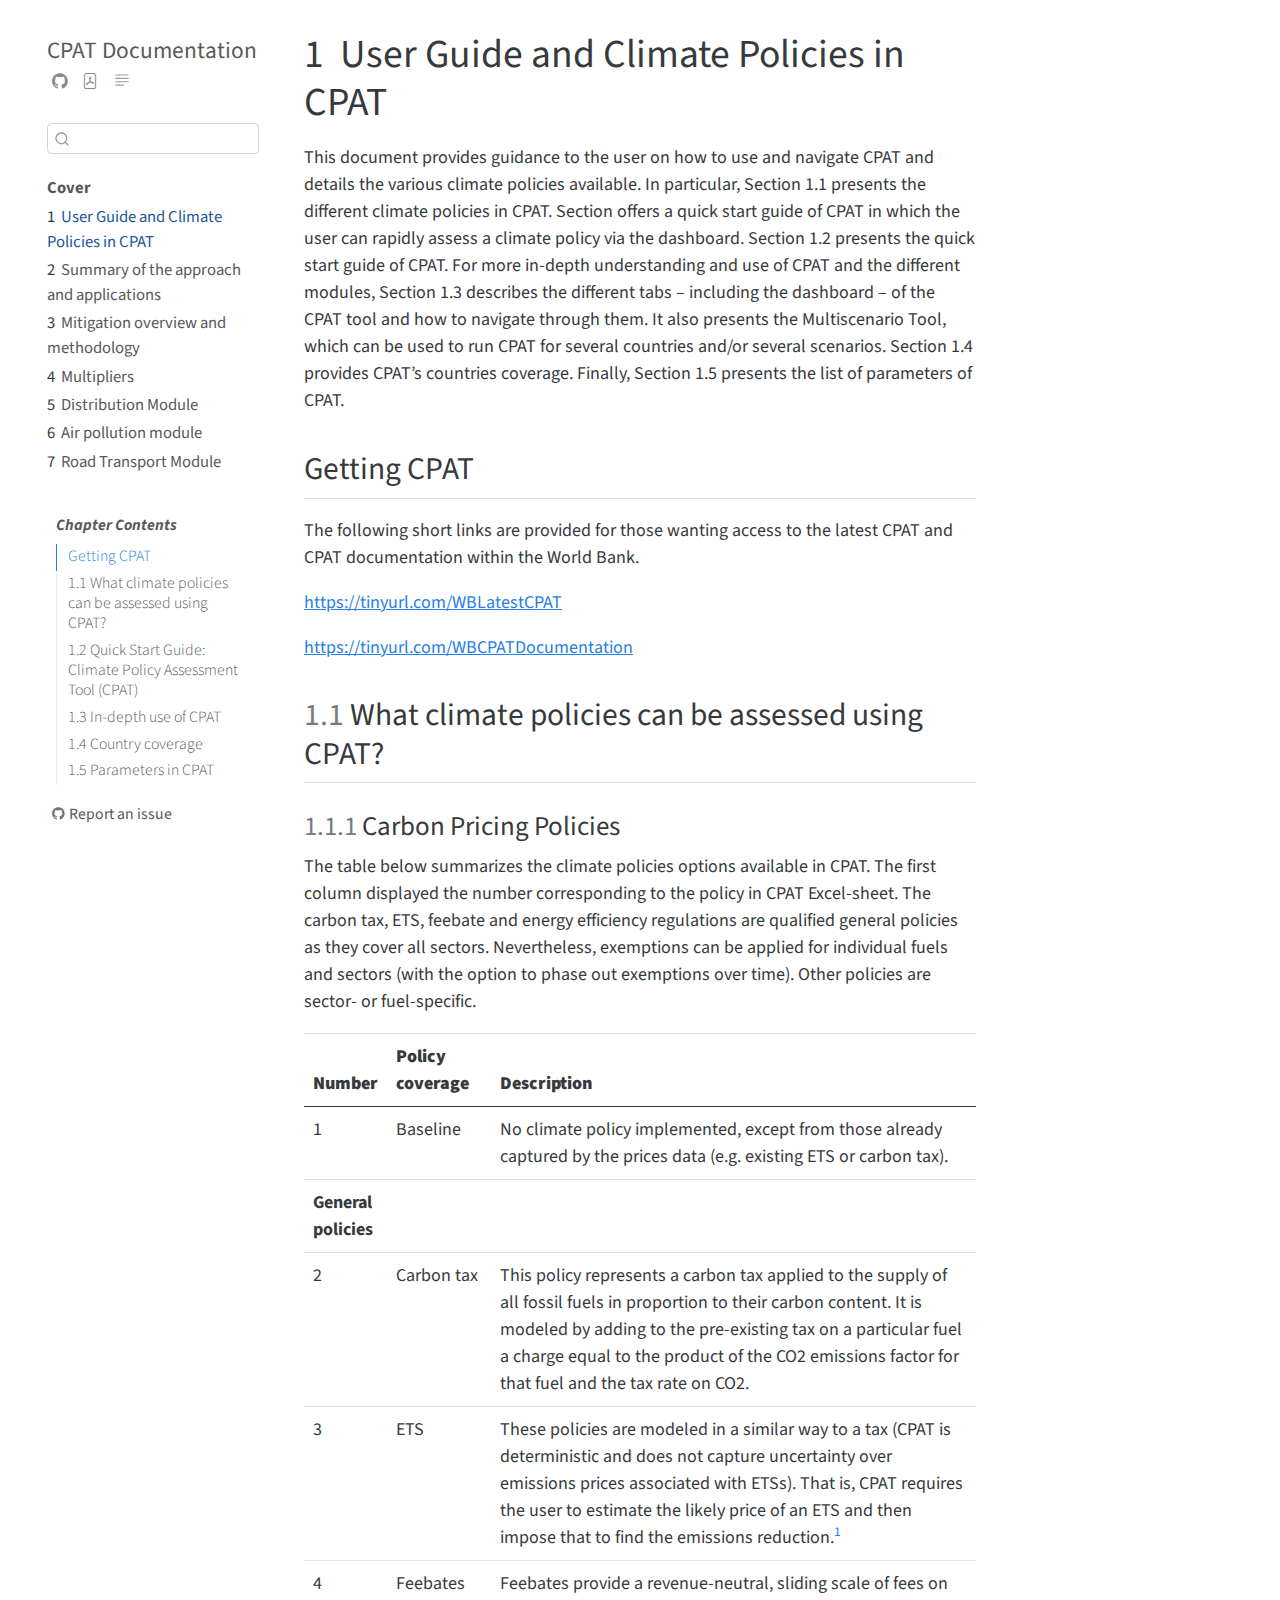
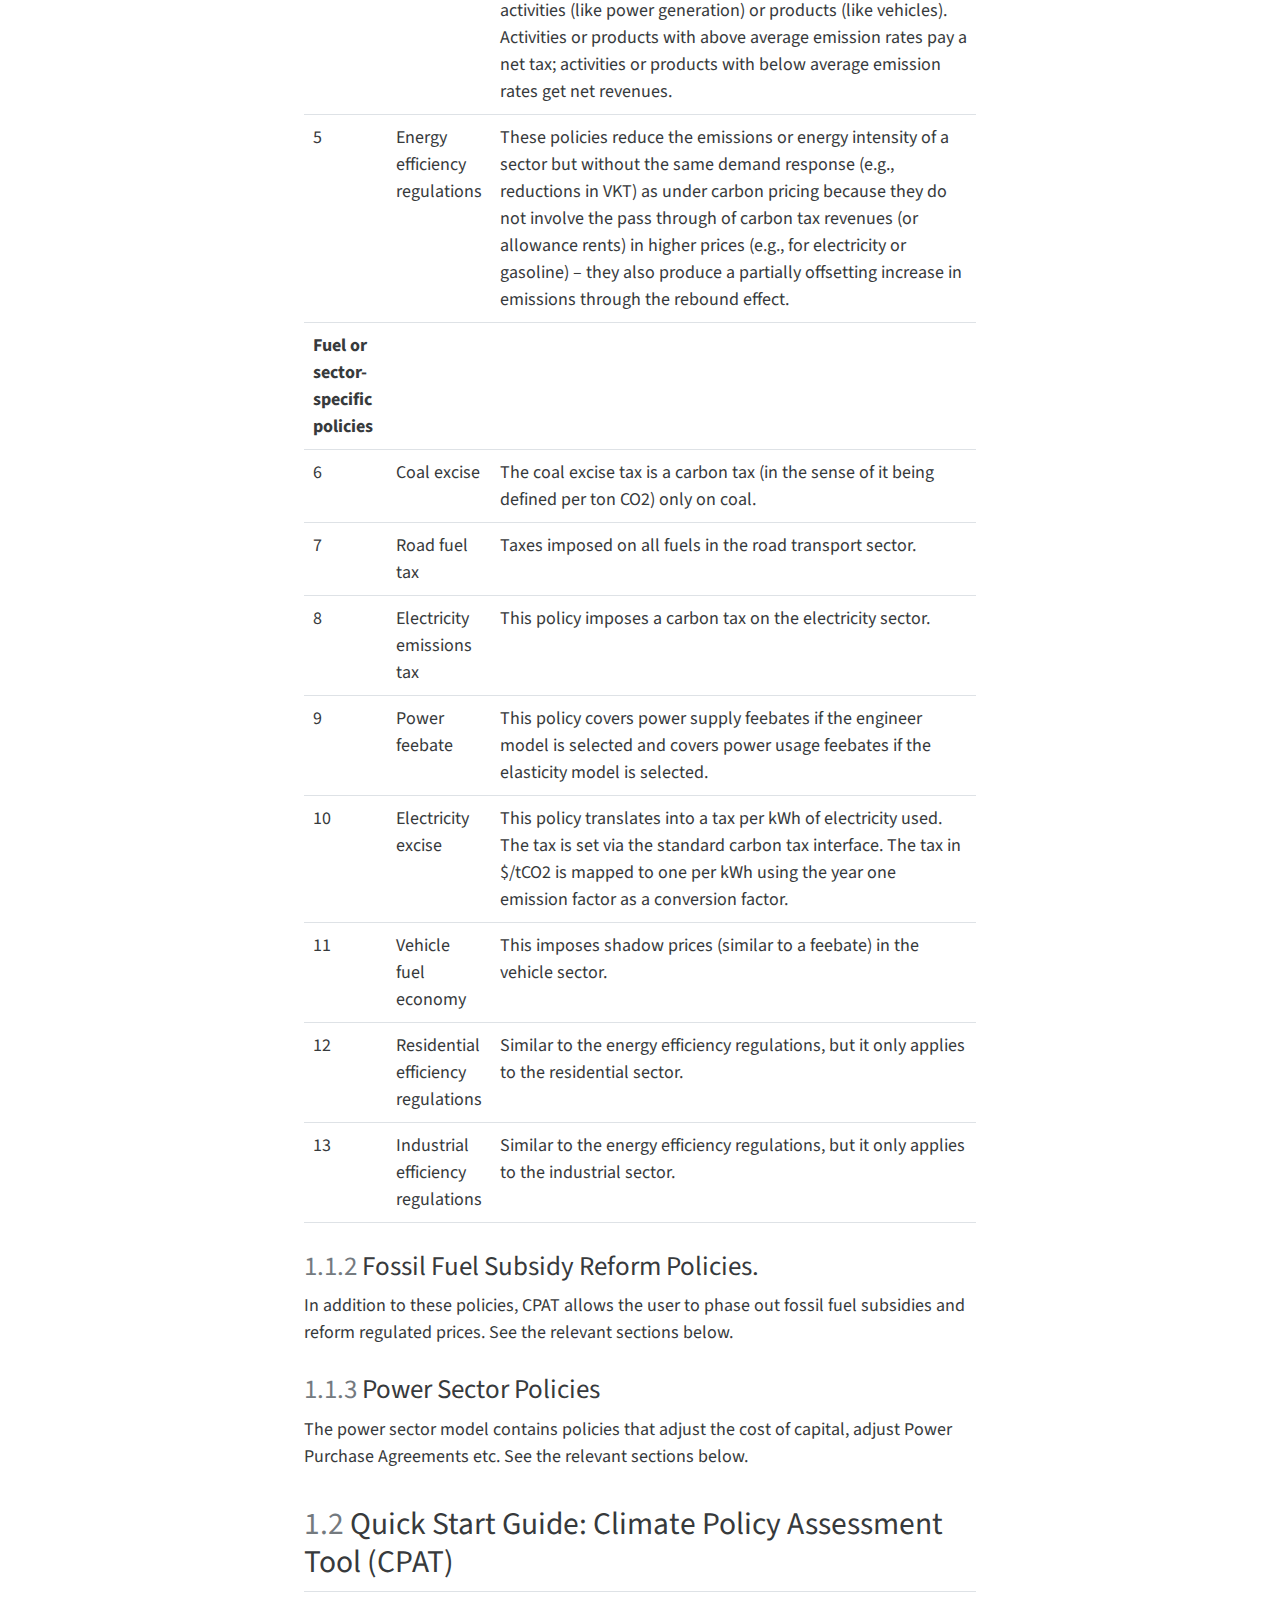
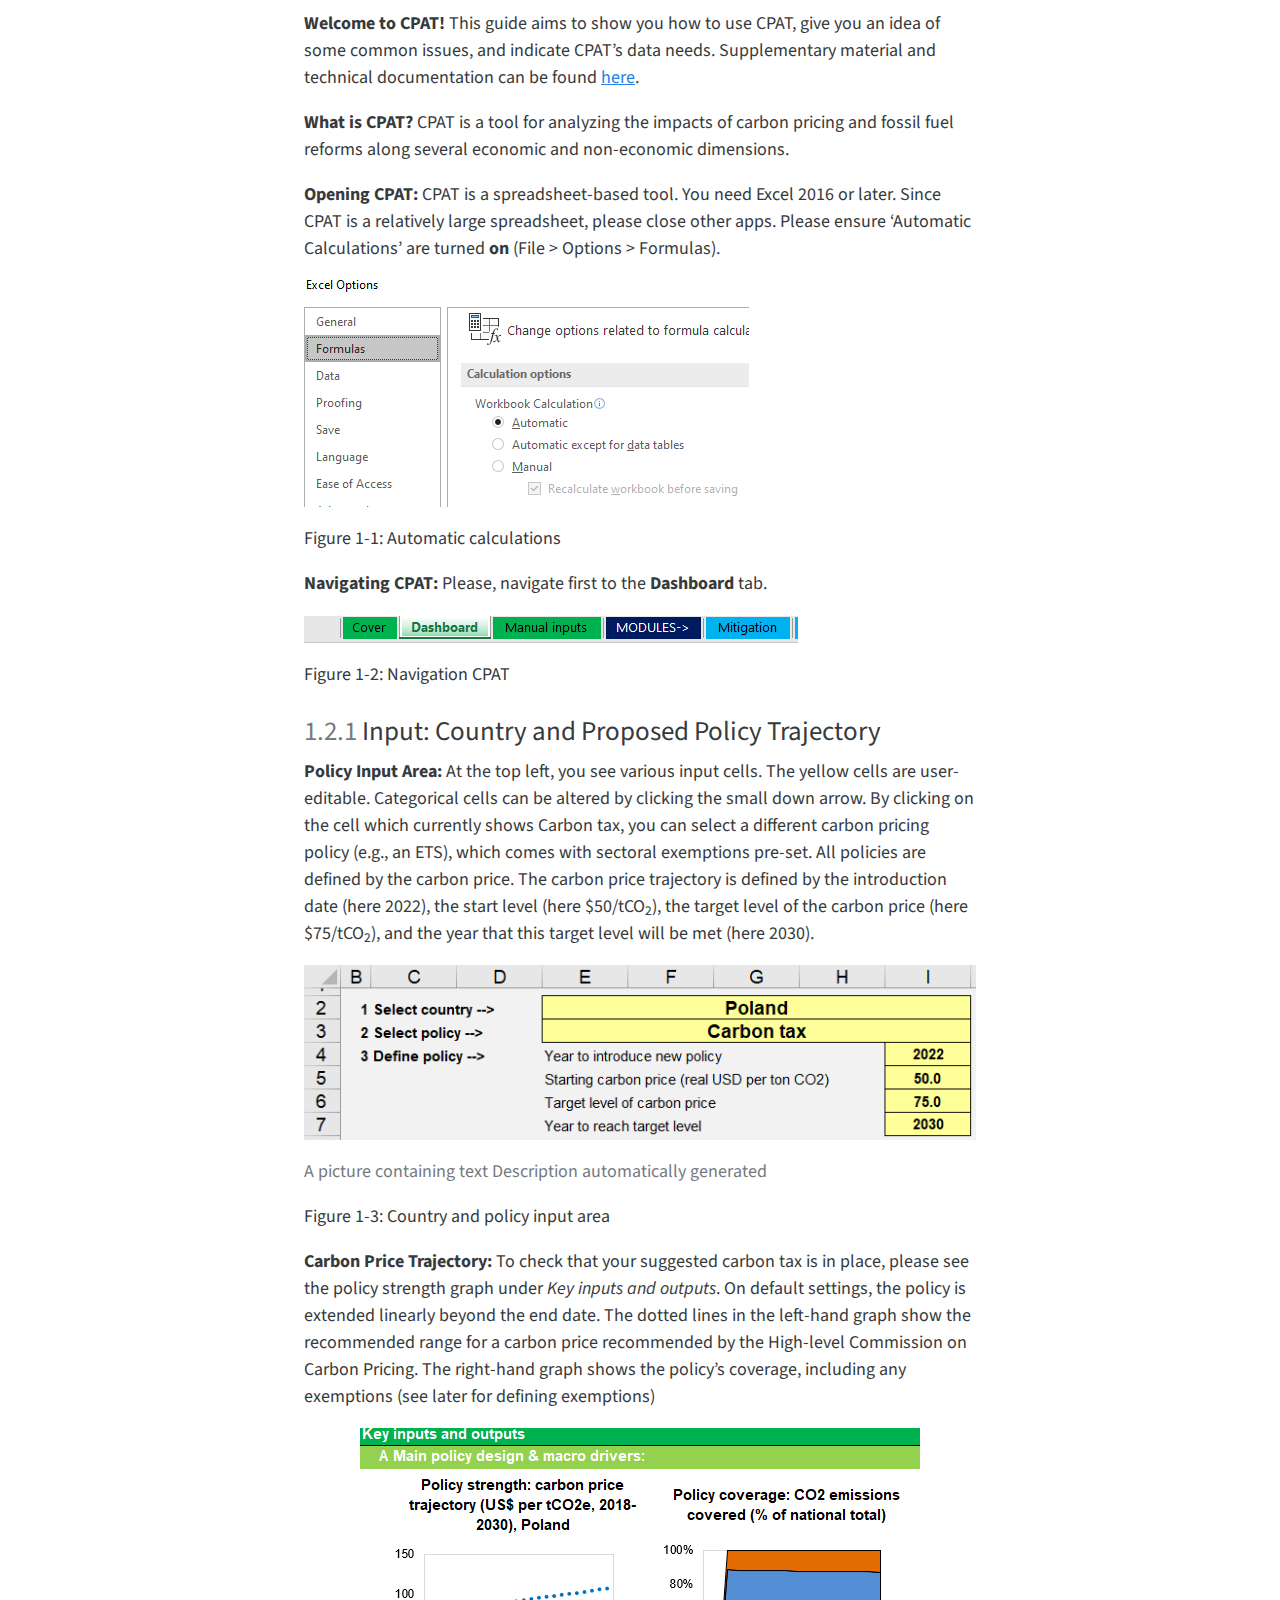
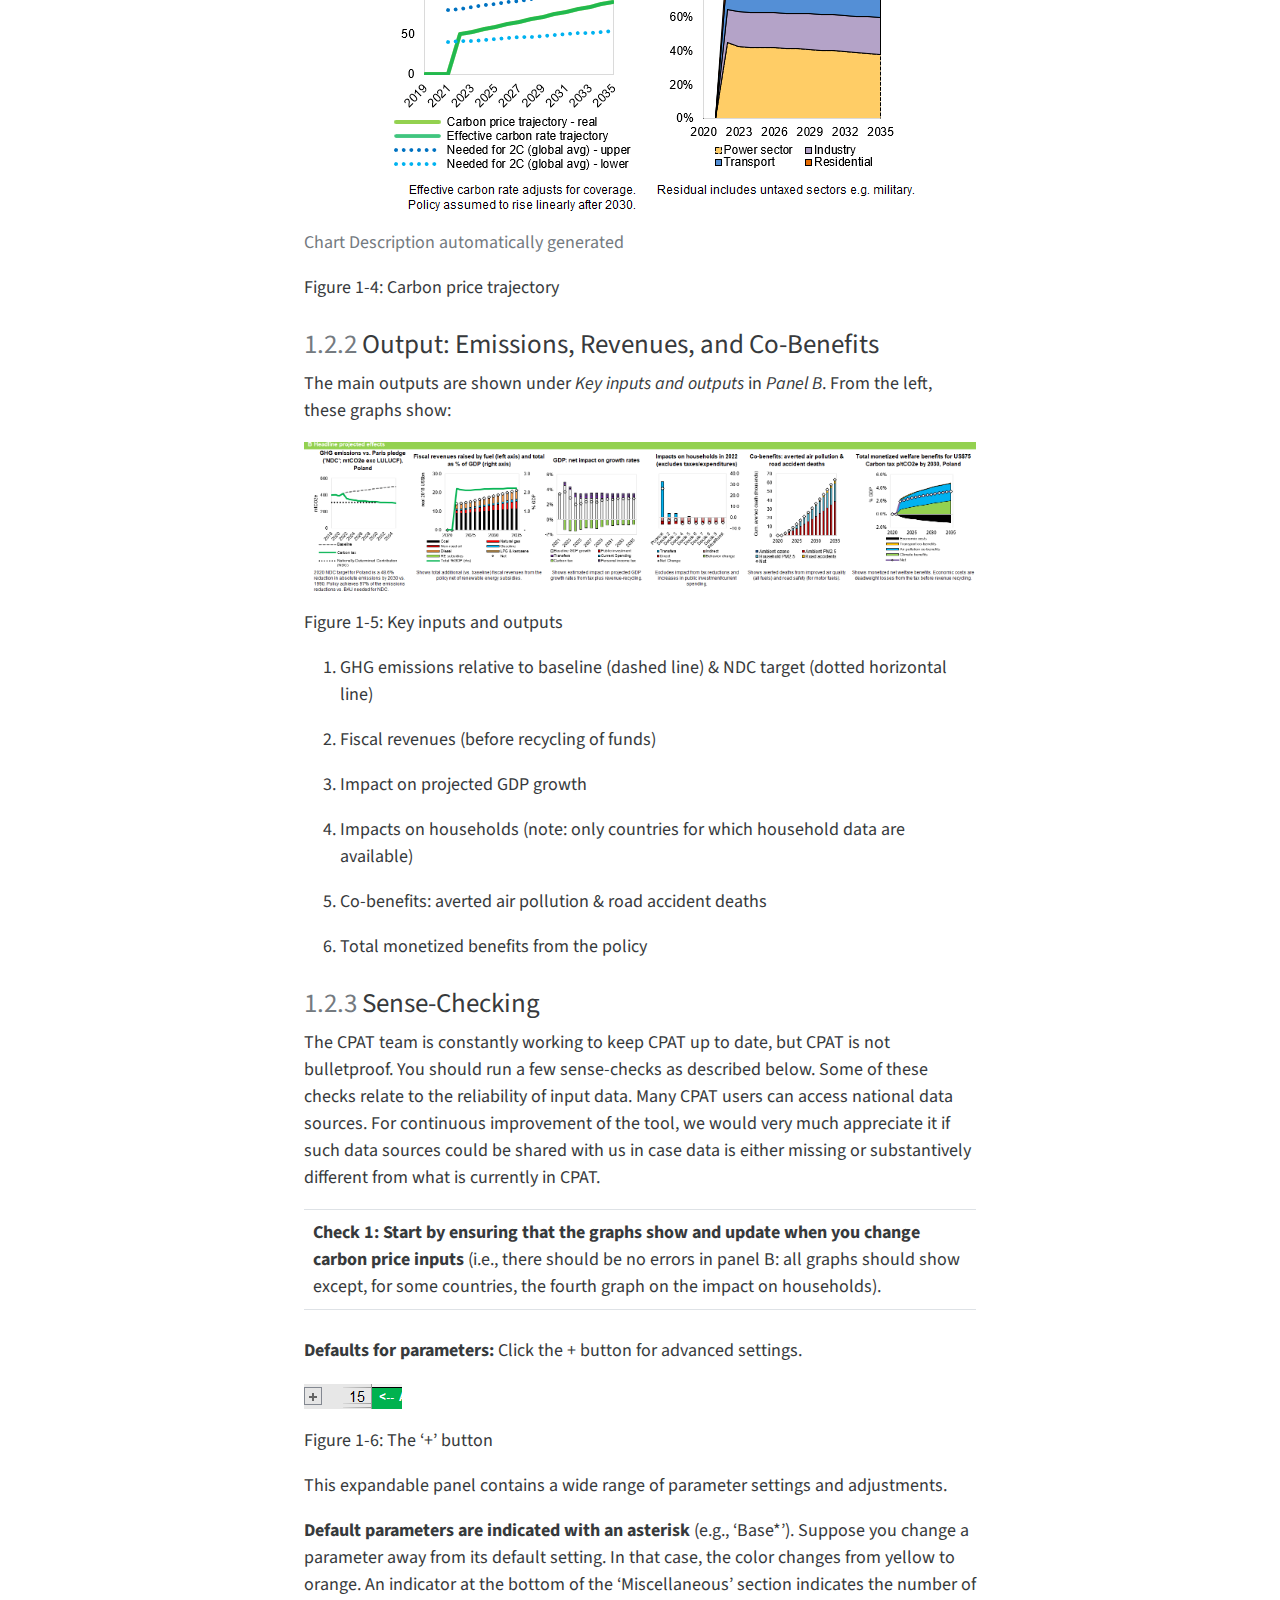
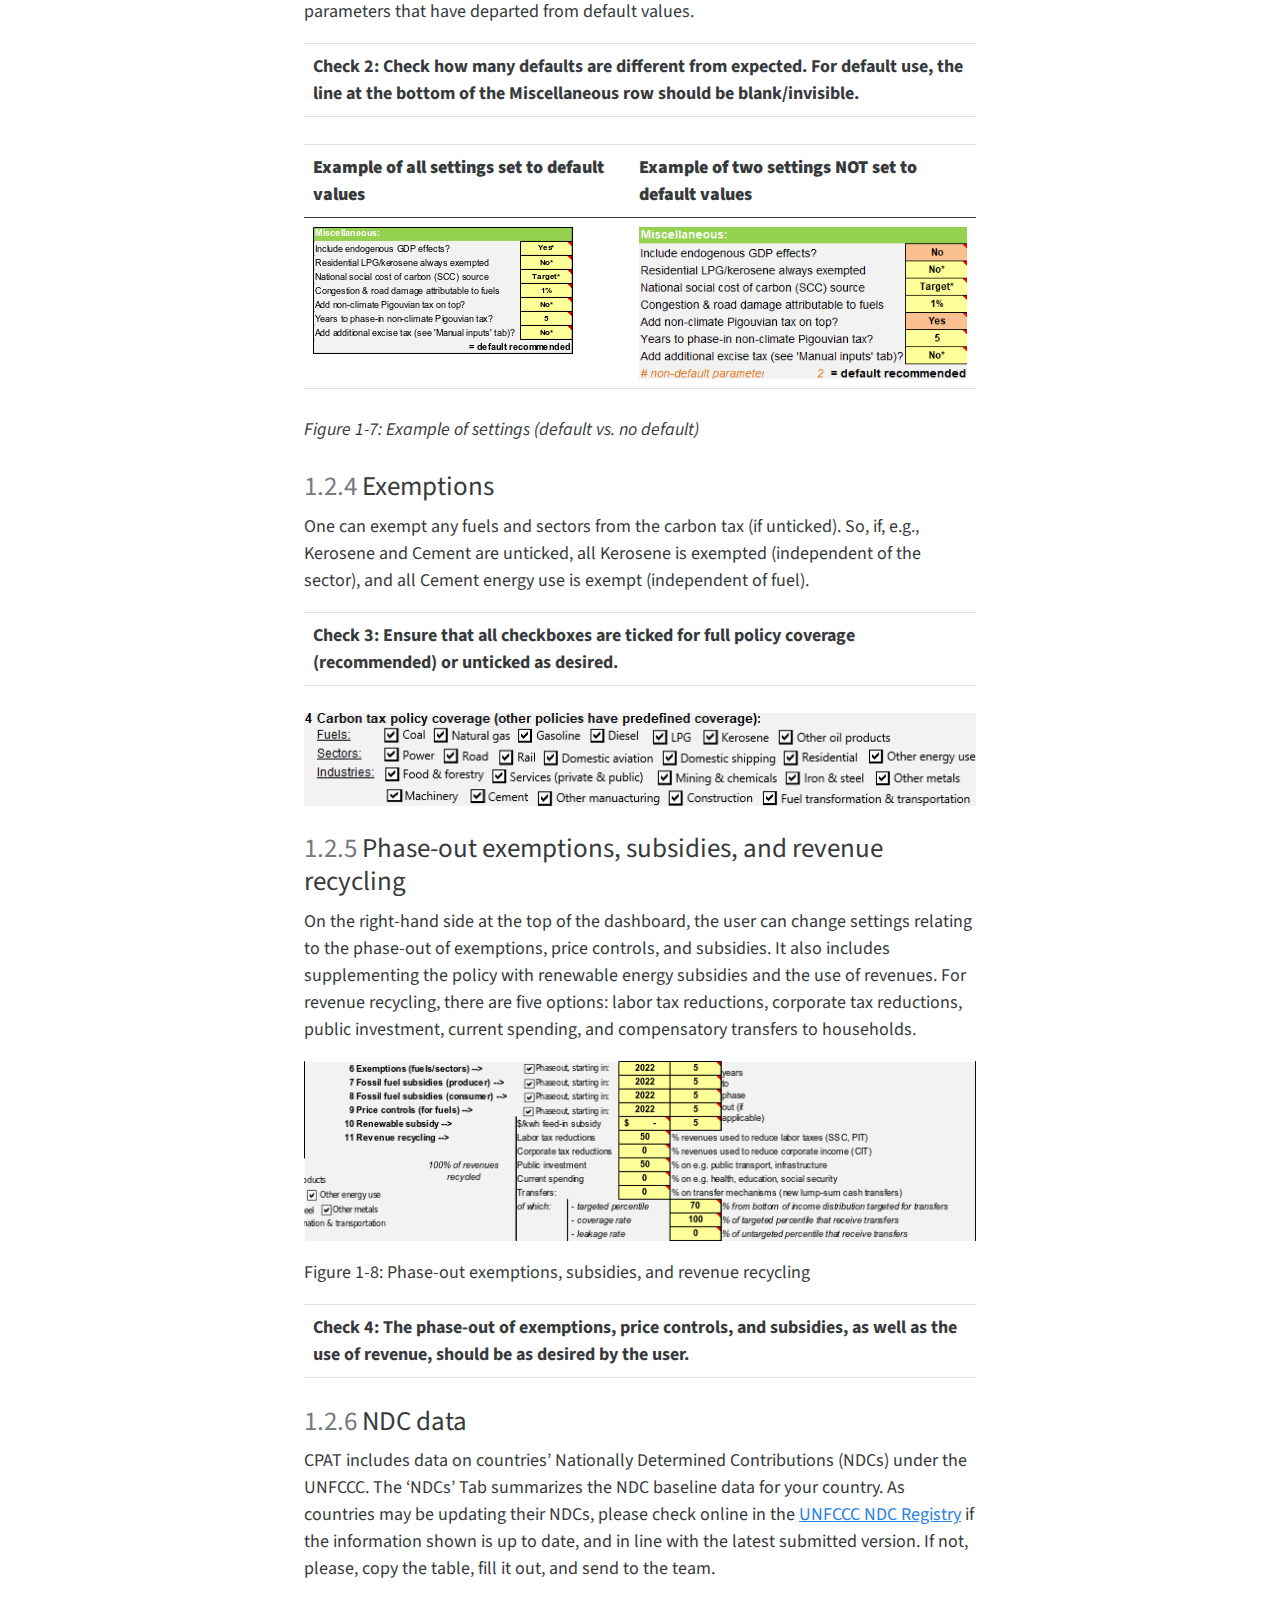
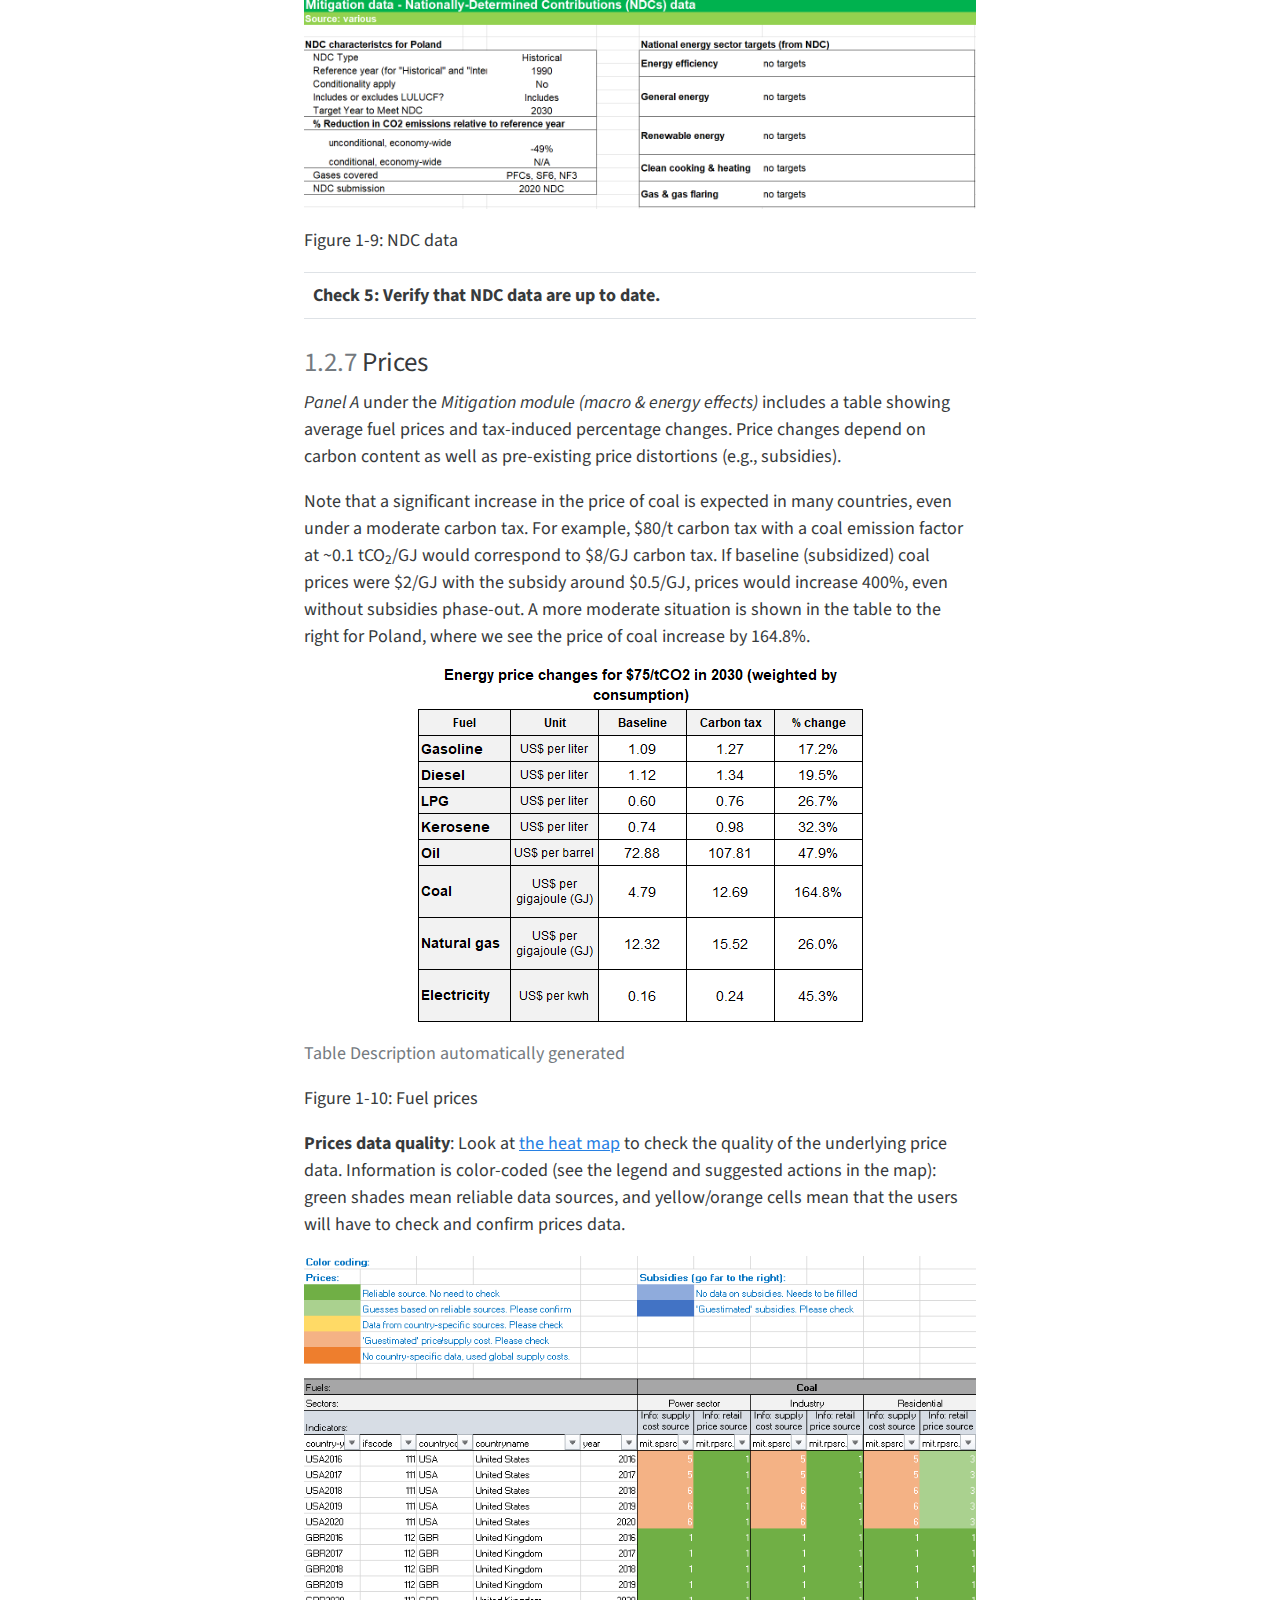
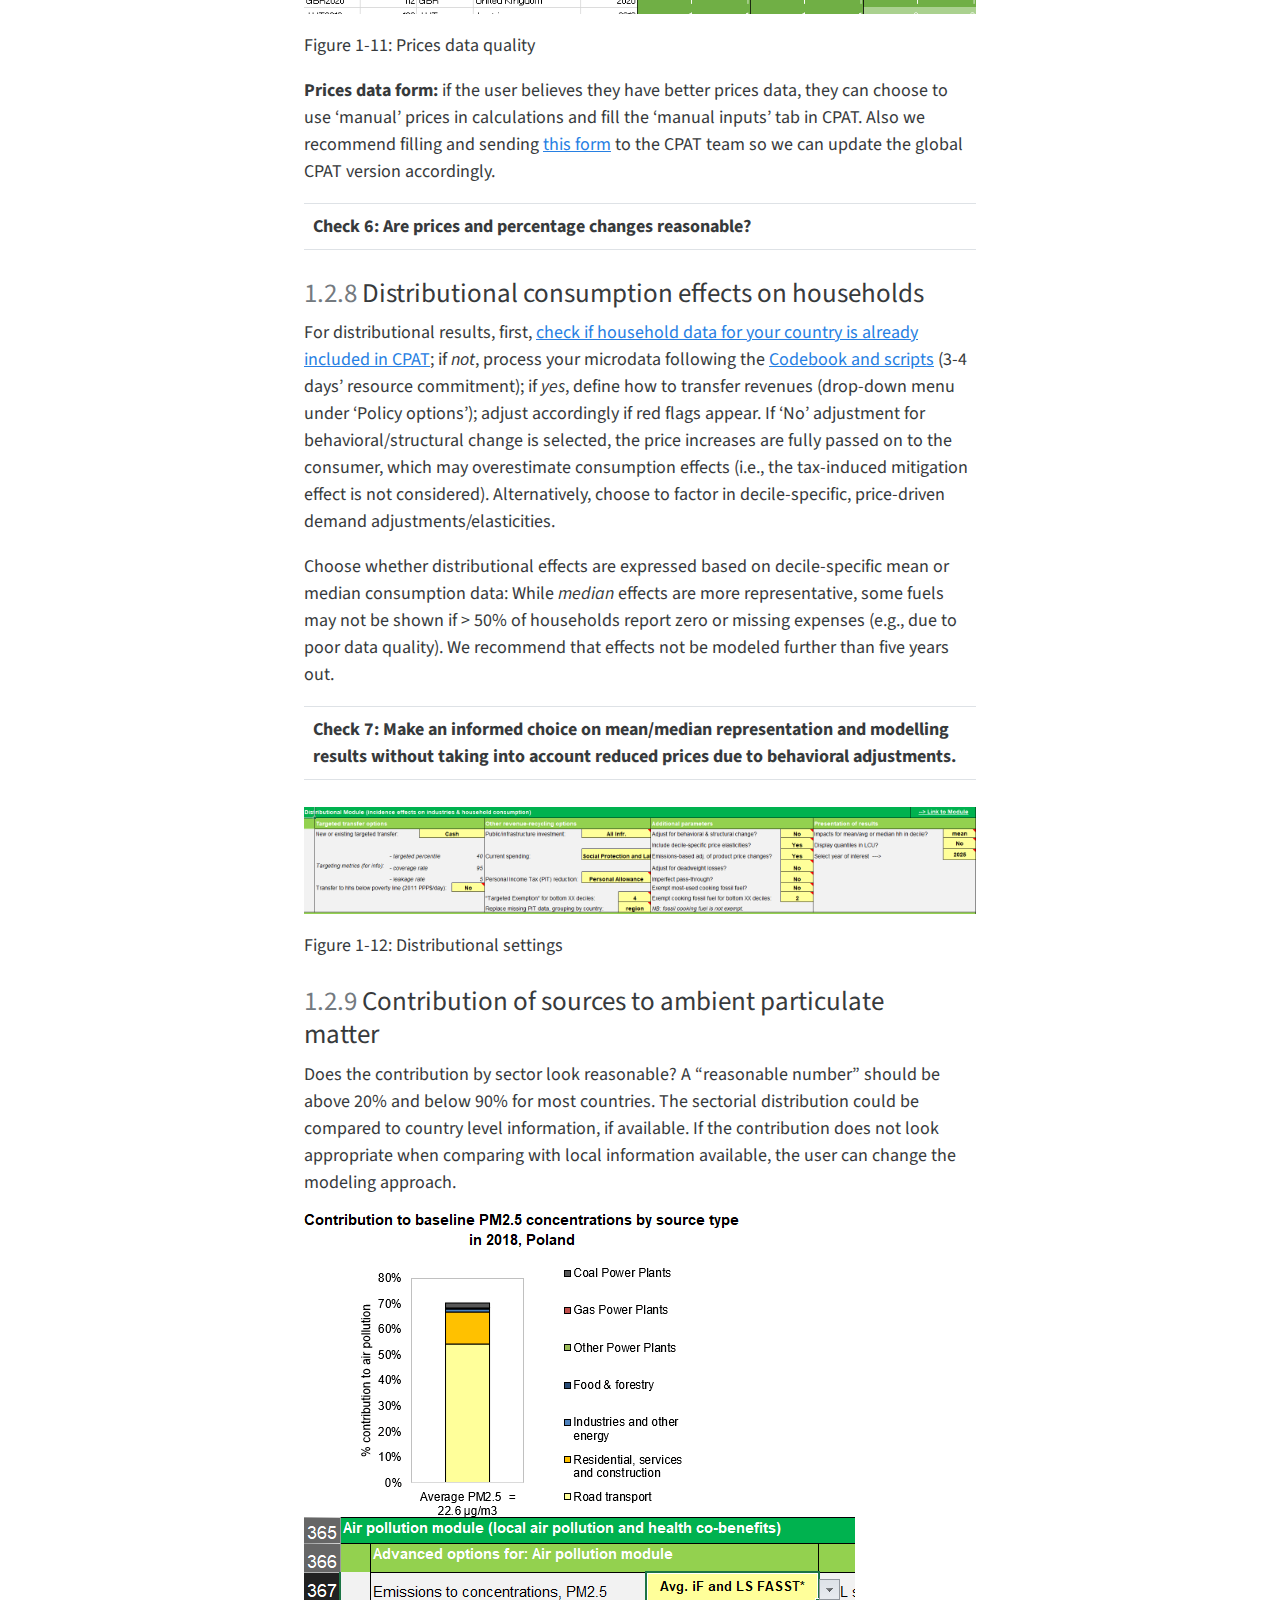
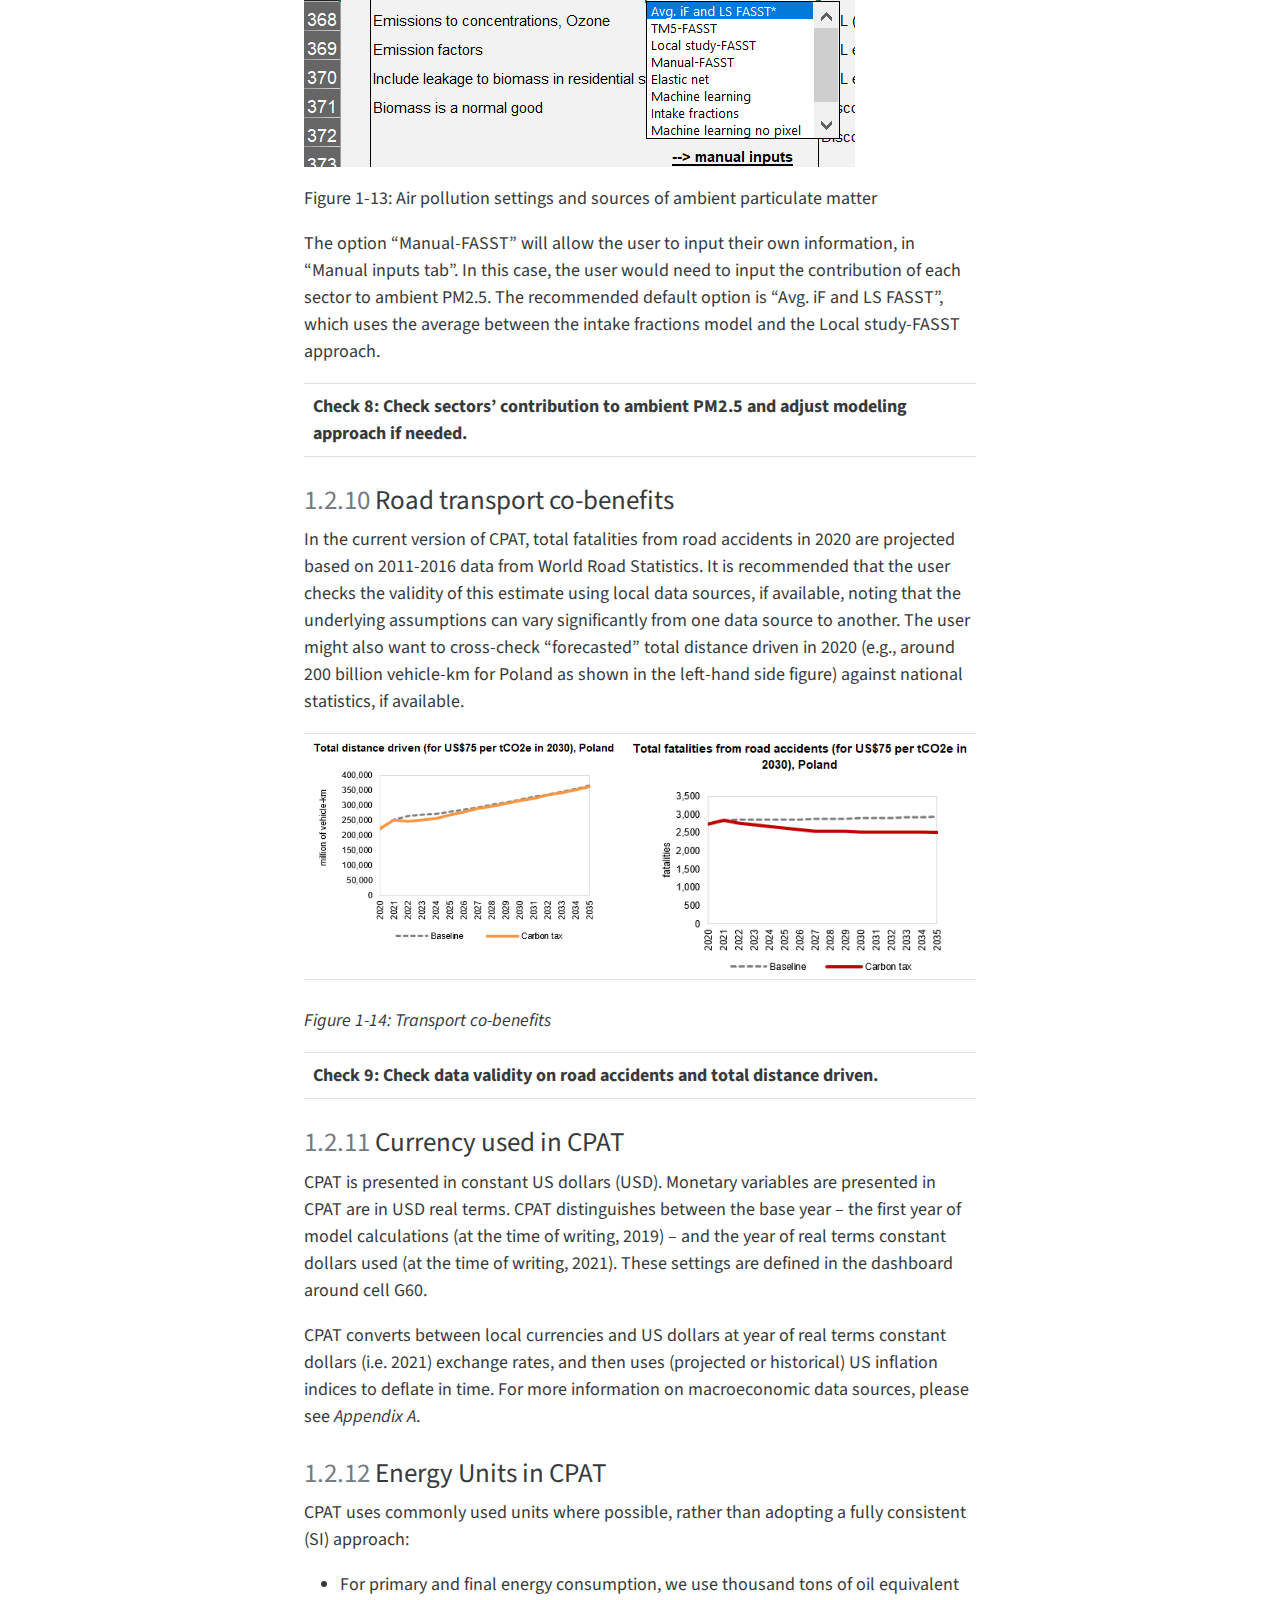
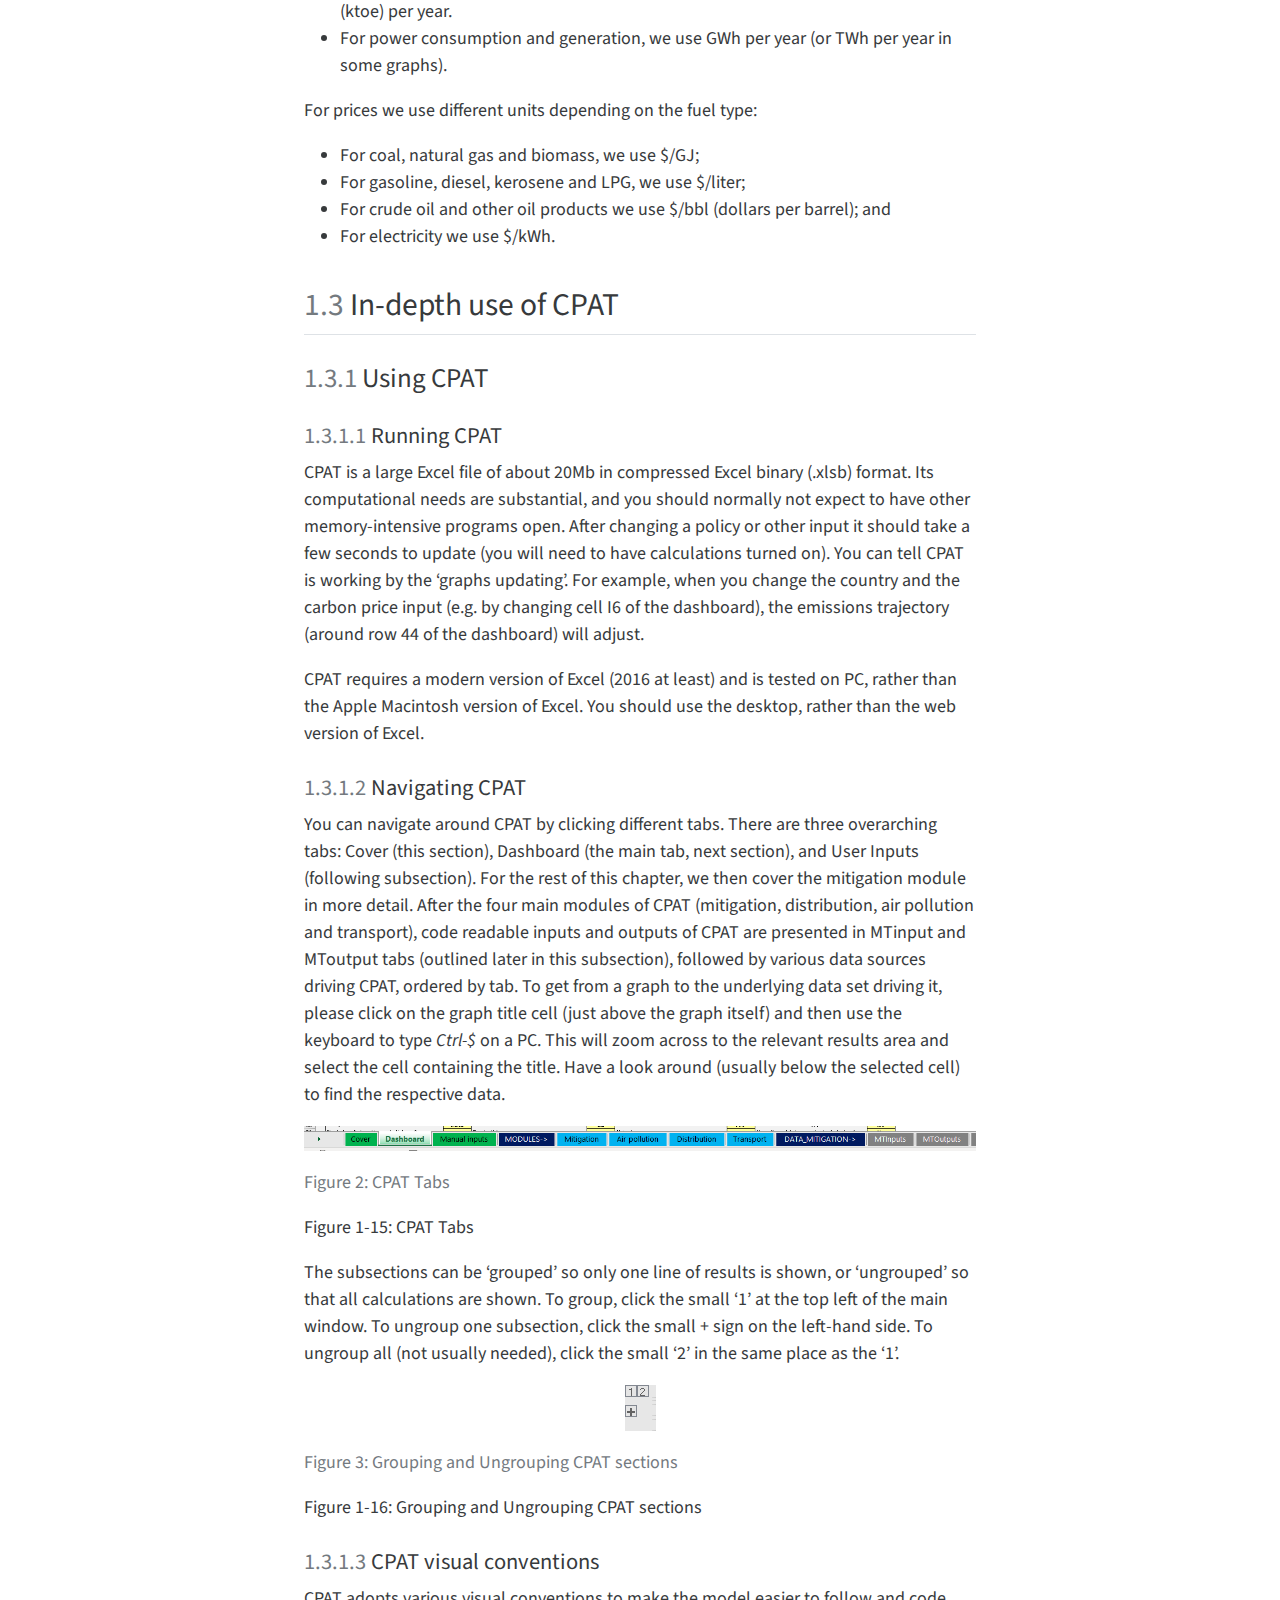
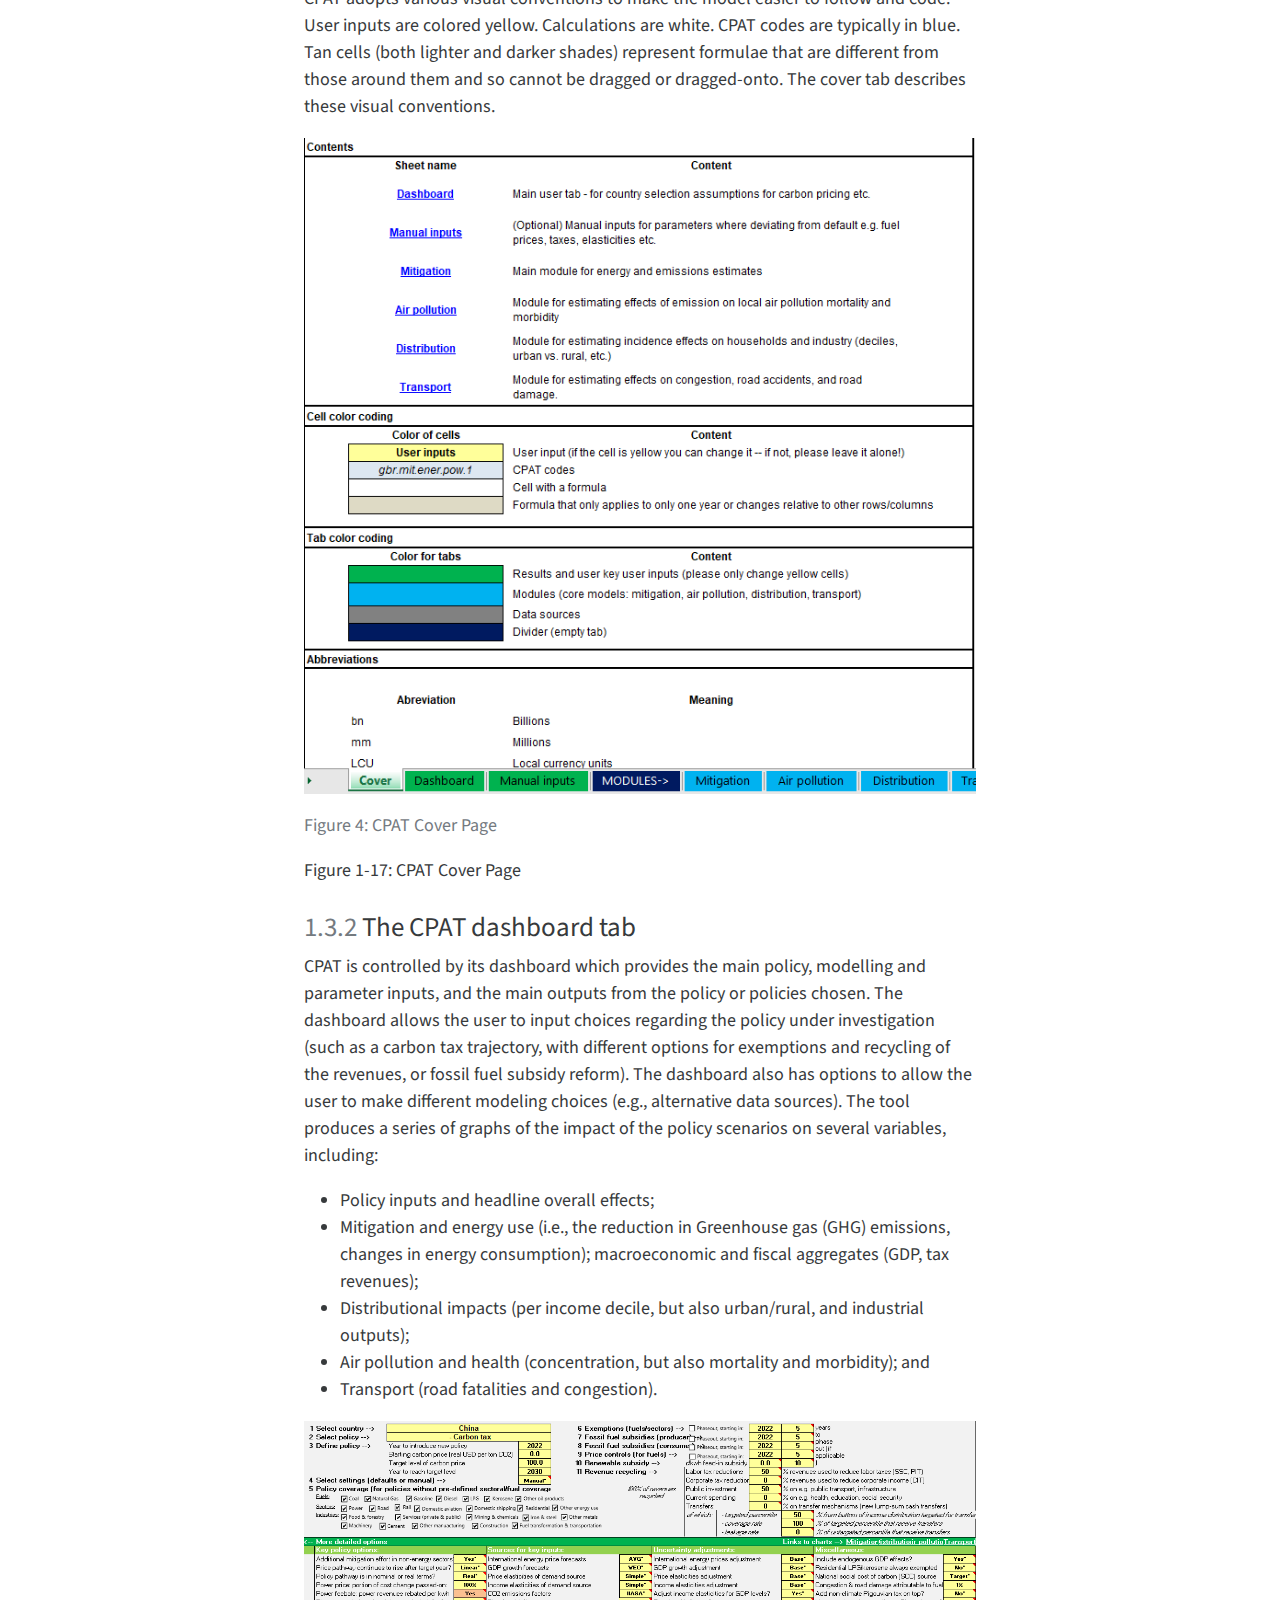
==== commit 86337c10: "Initial commit" ====
--- a/docs/01_User_Guide.html
+++ b/docs/01_User_Guide.html
@@ -105,7 +105,7 @@
     <ul class="list-unstyled mt-1">
         <li class="sidebar-item">
   <div class="sidebar-item-container"> 
-  <a href="./index.html" class="sidebar-item-text sidebar-link"><strong>Foreword</strong></a>
+  <a href="./index.html" class="sidebar-item-text sidebar-link"><strong>Cover</strong></a>
   </div>
 </li>
         <li class="sidebar-item">
@@ -145,13 +145,8 @@
 </li>
     </ul>
     </div>
-</nav>
-<!-- margin-sidebar -->
-    <div id="quarto-margin-sidebar" class="sidebar margin-sidebar"><div class="quarto-margin-header"><div class="margin-header-item">
-<p><img src="./00/media/image1.png" class="img-fluid"></p>
-</div></div>
-        <nav id="TOC" role="doc-toc" class="toc-active">
-    <h2 id="toc-title">Table of contents</h2>
+    <nav id="TOC" role="doc-toc" class="toc-active">
+    <h2 id="toc-title"><strong><em>Chapter Contents</em></strong></h2>
    
   <ul>
   <li><a href="#getting-cpat" id="toc-getting-cpat" class="nav-link active" data-scroll-target="#getting-cpat">Getting CPAT</a></li>
@@ -220,6 +215,9 @@
   <li><a href="#parameters-in-cpat" id="toc-parameters-in-cpat" class="nav-link" data-scroll-target="#parameters-in-cpat"><span class="toc-section-number">1.5</span>  Parameters in CPAT</a></li>
   </ul>
 <div class="toc-actions"><div><i class="bi bi-github"></i></div><div class="action-links"><p><a href="https://github.com/issues/new" class="toc-action">Report an issue</a></p></div></div></nav>
+</nav>
+<!-- margin-sidebar -->
+    <div id="quarto-margin-sidebar" class="sidebar margin-sidebar">
     </div>
 <!-- main -->
 <main class="content" id="quarto-document-content">
@@ -7755,7 +7753,7 @@
 <nav class="page-navigation">
   <div class="nav-page nav-page-previous">
       <a href="./index.html" class="pagination-link">
-        <i class="bi bi-arrow-left-short"></i> <span class="nav-page-text"><strong>Foreword</strong></span>
+        <i class="bi bi-arrow-left-short"></i> <span class="nav-page-text"><strong>Cover</strong></span>
       </a>          
   </div>
   <div class="nav-page nav-page-next">
